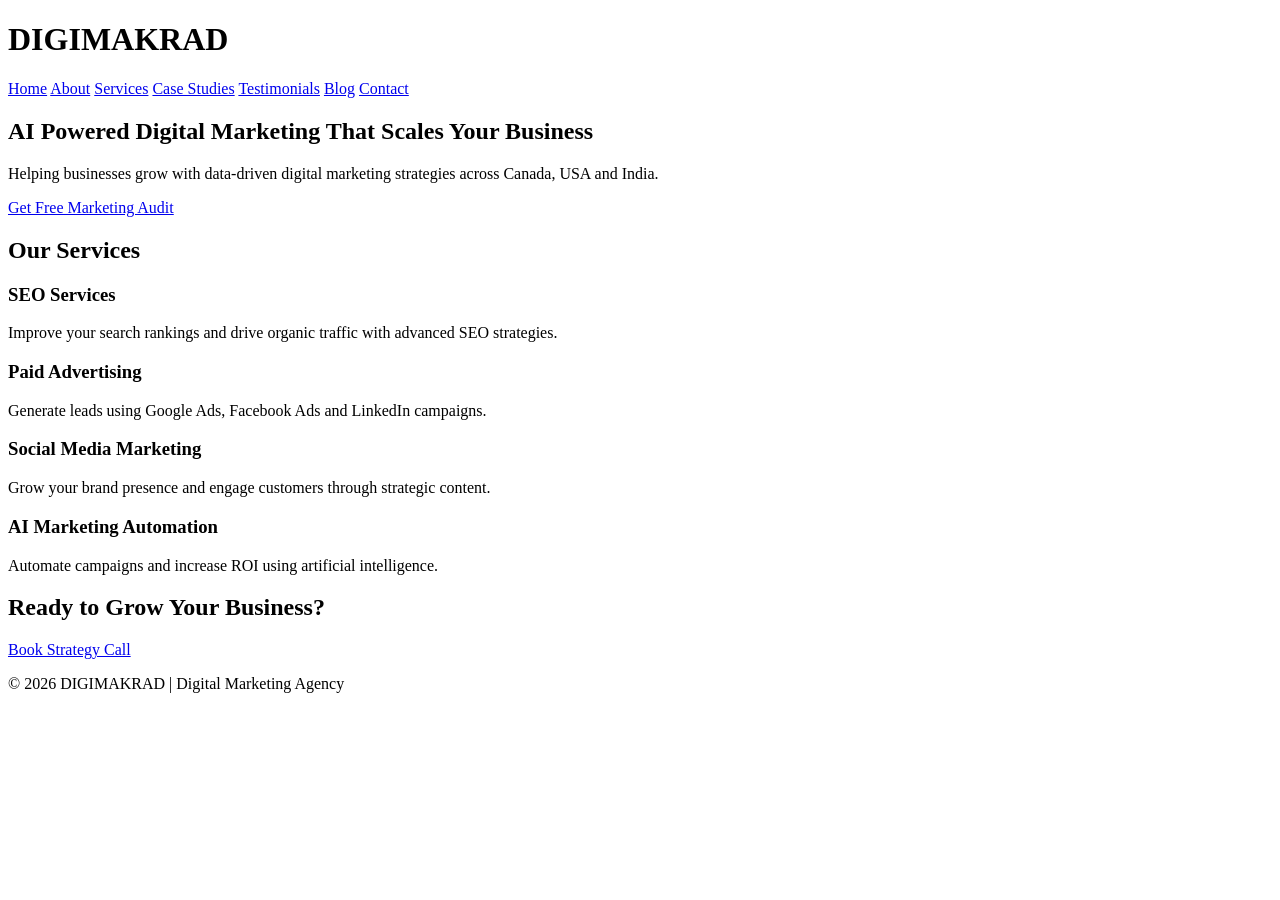
==== index.html @ 240dfae4 "Create index.html" ====
<!DOCTYPE html>
<html lang="en">
<head>

<meta charset="UTF-8">
<meta name="viewport" content="width=device-width, initial-scale=1.0">

<title>DIGIMAKRAD | Digital Marketing Agency</title>

<meta name="description" content="DIGIMAKRAD is a global digital marketing agency providing SEO, paid advertising, AI marketing automation, and growth marketing services.">

<link rel="stylesheet" href="css/styles.css">

</head>

<body>

<header>

<h1>DIGIMAKRAD</h1>

<nav>
<a href="index.html">Home</a>
<a href="about.html">About</a>
<a href="services.html">Services</a>
<a href="case-studies.html">Case Studies</a>
<a href="testimonials.html">Testimonials</a>
<a href="blog.html">Blog</a>
<a href="contact.html">Contact</a>
</nav>

</header>

<section class="hero">

<h2>AI Powered Digital Marketing That Scales Your Business</h2>

<p>
Helping businesses grow with data-driven digital marketing strategies across Canada, USA and India.
</p>

<a class="btn" href="audit.html">Get Free Marketing Audit</a>

</section>

<section class="services">

<h2>Our Services</h2>

<div class="service">

<h3>SEO Services</h3>
<p>Improve your search rankings and drive organic traffic with advanced SEO strategies.</p>

</div>

<div class="service">

<h3>Paid Advertising</h3>
<p>Generate leads using Google Ads, Facebook Ads and LinkedIn campaigns.</p>

</div>

<div class="service">

<h3>Social Media Marketing</h3>
<p>Grow your brand presence and engage customers through strategic content.</p>

</div>

<div class="service">

<h3>AI Marketing Automation</h3>
<p>Automate campaigns and increase ROI using artificial intelligence.</p>

</div>

</section>

<section class="cta">

<h2>Ready to Grow Your Business?</h2>

<a class="btn" href="contact.html">Book Strategy Call</a>

</section>

<footer>

<p>© 2026 DIGIMAKRAD | Digital Marketing Agency</p>

</footer>

</body>
</html>
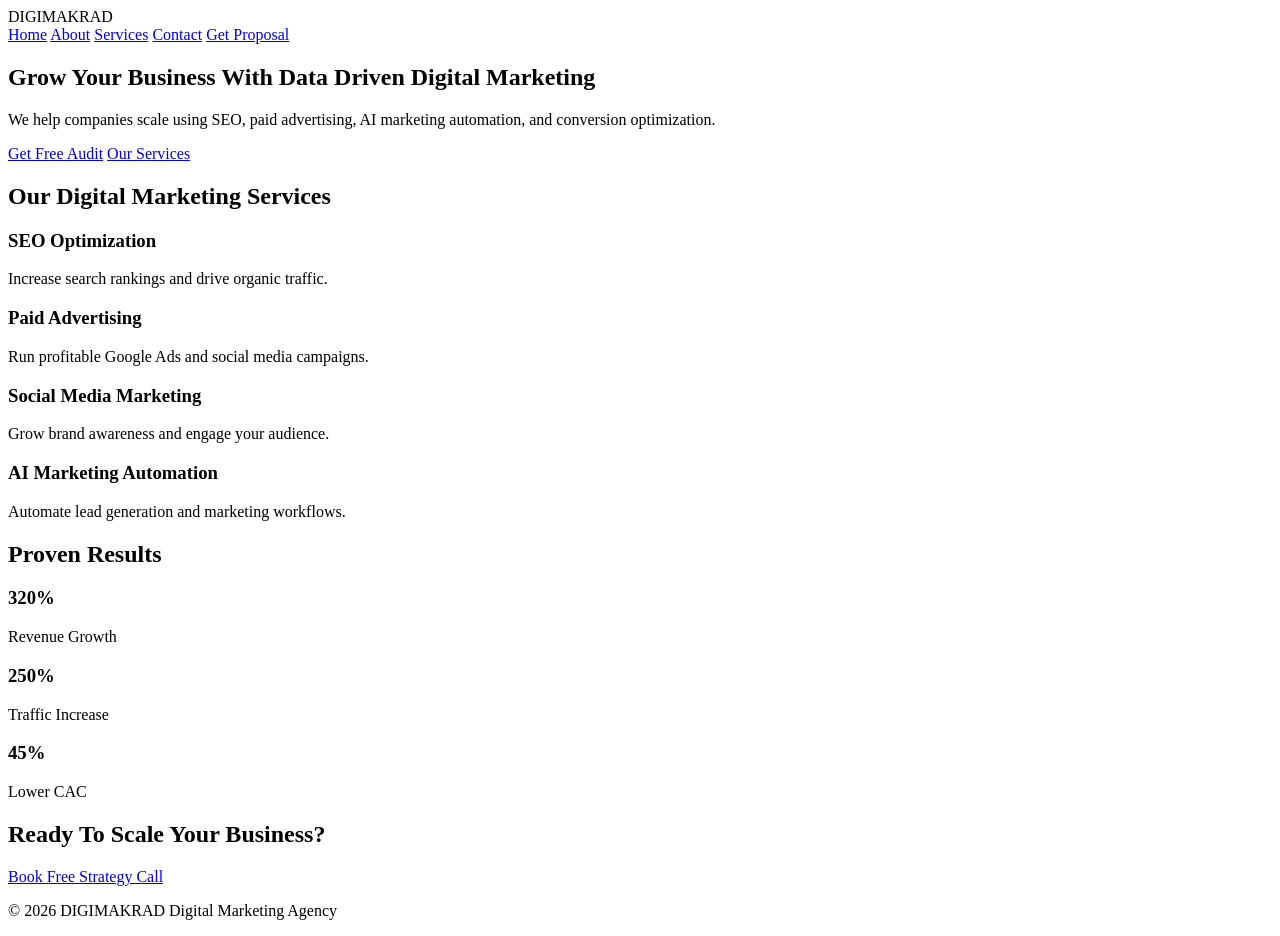
==== commit 275dc19d: "Update index.html" ====
--- a/index.html
+++ b/index.html
@@ -7,71 +7,114 @@
 
 <title>DIGIMAKRAD | Digital Marketing Agency</title>
 
-<meta name="description" content="DIGIMAKRAD is a global digital marketing agency providing SEO, paid advertising, AI marketing automation, and growth marketing services.">
-
-<link rel="stylesheet" href="css/styles.css">
+<link rel="stylesheet" href="css/style.css">
 
 </head>
 
 <body>
 
-<header>
+<header class="header">
 
-<h1>DIGIMAKRAD</h1>
+<div class="logo">DIGIMAKRAD</div>
 
 <nav>
+
 <a href="index.html">Home</a>
 <a href="about.html">About</a>
 <a href="services.html">Services</a>
-<a href="case-studies.html">Case Studies</a>
-<a href="testimonials.html">Testimonials</a>
-<a href="blog.html">Blog</a>
 <a href="contact.html">Contact</a>
+
+<a class="btn-primary" href="contact.html">Get Proposal</a>
+
 </nav>
 
 </header>
 
 <section class="hero">
 
-<h2>AI Powered Digital Marketing That Scales Your Business</h2>
+<div class="hero-content">
+
+<h1>Grow Your Business With Data Driven Digital Marketing</h1>
 
 <p>
-Helping businesses grow with data-driven digital marketing strategies across Canada, USA and India.
+We help companies scale using SEO, paid advertising, AI marketing automation, and conversion optimization.
 </p>
 
-<a class="btn" href="audit.html">Get Free Marketing Audit</a>
+<div class="hero-buttons">
+
+<a class="btn-primary" href="#">Get Free Audit</a>
+<a class="btn-secondary" href="#">Our Services</a>
+
+</div>
+
+</div>
 
 </section>
 
 <section class="services">
 
-<h2>Our Services</h2>
+<h2>Our Digital Marketing Services</h2>
 
-<div class="service">
+<div class="services-grid">
 
-<h3>SEO Services</h3>
-<p>Improve your search rankings and drive organic traffic with advanced SEO strategies.</p>
+<div class="service-card">
+
+<h3>SEO Optimization</h3>
+<p>Increase search rankings and drive organic traffic.</p>
 
 </div>
 
-<div class="service">
+<div class="service-card">
 
 <h3>Paid Advertising</h3>
-<p>Generate leads using Google Ads, Facebook Ads and LinkedIn campaigns.</p>
+<p>Run profitable Google Ads and social media campaigns.</p>
 
 </div>
 
-<div class="service">
+<div class="service-card">
 
 <h3>Social Media Marketing</h3>
-<p>Grow your brand presence and engage customers through strategic content.</p>
+<p>Grow brand awareness and engage your audience.</p>
 
 </div>
 
-<div class="service">
+<div class="service-card">
 
 <h3>AI Marketing Automation</h3>
-<p>Automate campaigns and increase ROI using artificial intelligence.</p>
+<p>Automate lead generation and marketing workflows.</p>
+
+</div>
+
+</div>
+
+</section>
+
+<section class="case-study">
+
+<h2>Proven Results</h2>
+
+<div class="stats">
+
+<div>
+
+<h3>320%</h3>
+<p>Revenue Growth</p>
+
+</div>
+
+<div>
+
+<h3>250%</h3>
+<p>Traffic Increase</p>
+
+</div>
+
+<div>
+
+<h3>45%</h3>
+<p>Lower CAC</p>
+
+</div>
 
 </div>
 
@@ -79,15 +122,15 @@
 
 <section class="cta">
 
-<h2>Ready to Grow Your Business?</h2>
+<h2>Ready To Scale Your Business?</h2>
 
-<a class="btn" href="contact.html">Book Strategy Call</a>
+<a class="btn-primary" href="contact.html">Book Free Strategy Call</a>
 
 </section>
 
 <footer>
 
-<p>© 2026 DIGIMAKRAD | Digital Marketing Agency</p>
+<p>© 2026 DIGIMAKRAD Digital Marketing Agency</p>
 
 </footer>
 
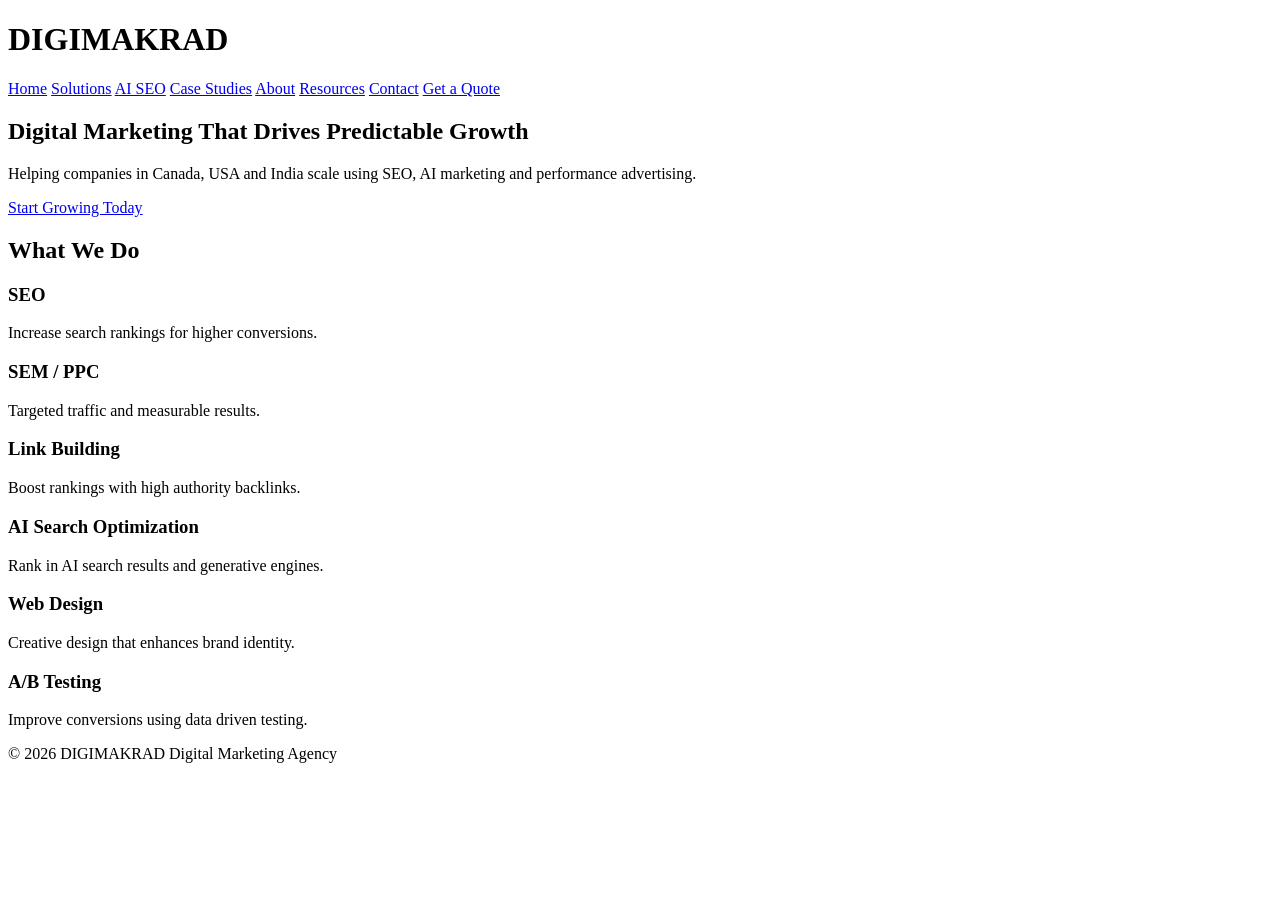
==== commit 79404ab8: "Update index.html" ====
--- a/index.html
+++ b/index.html
@@ -13,18 +13,21 @@
 
 <body>
 
-<header class="header">
+<header class="navbar">
 
-<div class="logo">DIGIMAKRAD</div>
+<h1 class="logo">DIGIMAKRAD</h1>
 
 <nav>
 
 <a href="index.html">Home</a>
+<a href="solutions.html">Solutions</a>
+<a href="ai-seo.html">AI SEO</a>
+<a href="case-studies.html">Case Studies</a>
 <a href="about.html">About</a>
-<a href="services.html">Services</a>
+<a href="resources.html">Resources</a>
 <a href="contact.html">Contact</a>
 
-<a class="btn-primary" href="contact.html">Get Proposal</a>
+<a class="quote-btn" href="contact.html">Get a Quote</a>
 
 </nav>
 
@@ -32,99 +35,53 @@
 
 <section class="hero">
 
-<div class="hero-content">
-
-<h1>Grow Your Business With Data Driven Digital Marketing</h1>
+<h2>Digital Marketing That Drives Predictable Growth</h2>
 
 <p>
-We help companies scale using SEO, paid advertising, AI marketing automation, and conversion optimization.
+Helping companies in Canada, USA and India scale using SEO, AI marketing and performance advertising.
 </p>
 
-<div class="hero-buttons">
-
-<a class="btn-primary" href="#">Get Free Audit</a>
-<a class="btn-secondary" href="#">Our Services</a>
-
-</div>
-
-</div>
+<a class="cta-btn" href="contact.html">Start Growing Today</a>
 
 </section>
 
 <section class="services">
 
-<h2>Our Digital Marketing Services</h2>
+<h2>What We Do</h2>
 
-<div class="services-grid">
+<div class="grid">
 
-<div class="service-card">
-
-<h3>SEO Optimization</h3>
-<p>Increase search rankings and drive organic traffic.</p>
-
+<div class="card">
+<h3>SEO</h3>
+<p>Increase search rankings for higher conversions.</p>
 </div>
 
-<div class="service-card">
-
-<h3>Paid Advertising</h3>
-<p>Run profitable Google Ads and social media campaigns.</p>
-
+<div class="card">
+<h3>SEM / PPC</h3>
+<p>Targeted traffic and measurable results.</p>
 </div>
 
-<div class="service-card">
-
-<h3>Social Media Marketing</h3>
-<p>Grow brand awareness and engage your audience.</p>
-
+<div class="card">
+<h3>Link Building</h3>
+<p>Boost rankings with high authority backlinks.</p>
 </div>
 
-<div class="service-card">
+<div class="card">
+<h3>AI Search Optimization</h3>
+<p>Rank in AI search results and generative engines.</p>
+</div>
 
-<h3>AI Marketing Automation</h3>
-<p>Automate lead generation and marketing workflows.</p>
+<div class="card">
+<h3>Web Design</h3>
+<p>Creative design that enhances brand identity.</p>
+</div>
 
+<div class="card">
+<h3>A/B Testing</h3>
+<p>Improve conversions using data driven testing.</p>
 </div>
 
 </div>
-
-</section>
-
-<section class="case-study">
-
-<h2>Proven Results</h2>
-
-<div class="stats">
-
-<div>
-
-<h3>320%</h3>
-<p>Revenue Growth</p>
-
-</div>
-
-<div>
-
-<h3>250%</h3>
-<p>Traffic Increase</p>
-
-</div>
-
-<div>
-
-<h3>45%</h3>
-<p>Lower CAC</p>
-
-</div>
-
-</div>
-
-</section>
-
-<section class="cta">
-
-<h2>Ready To Scale Your Business?</h2>
-
-<a class="btn-primary" href="contact.html">Book Free Strategy Call</a>
 
 </section>
 
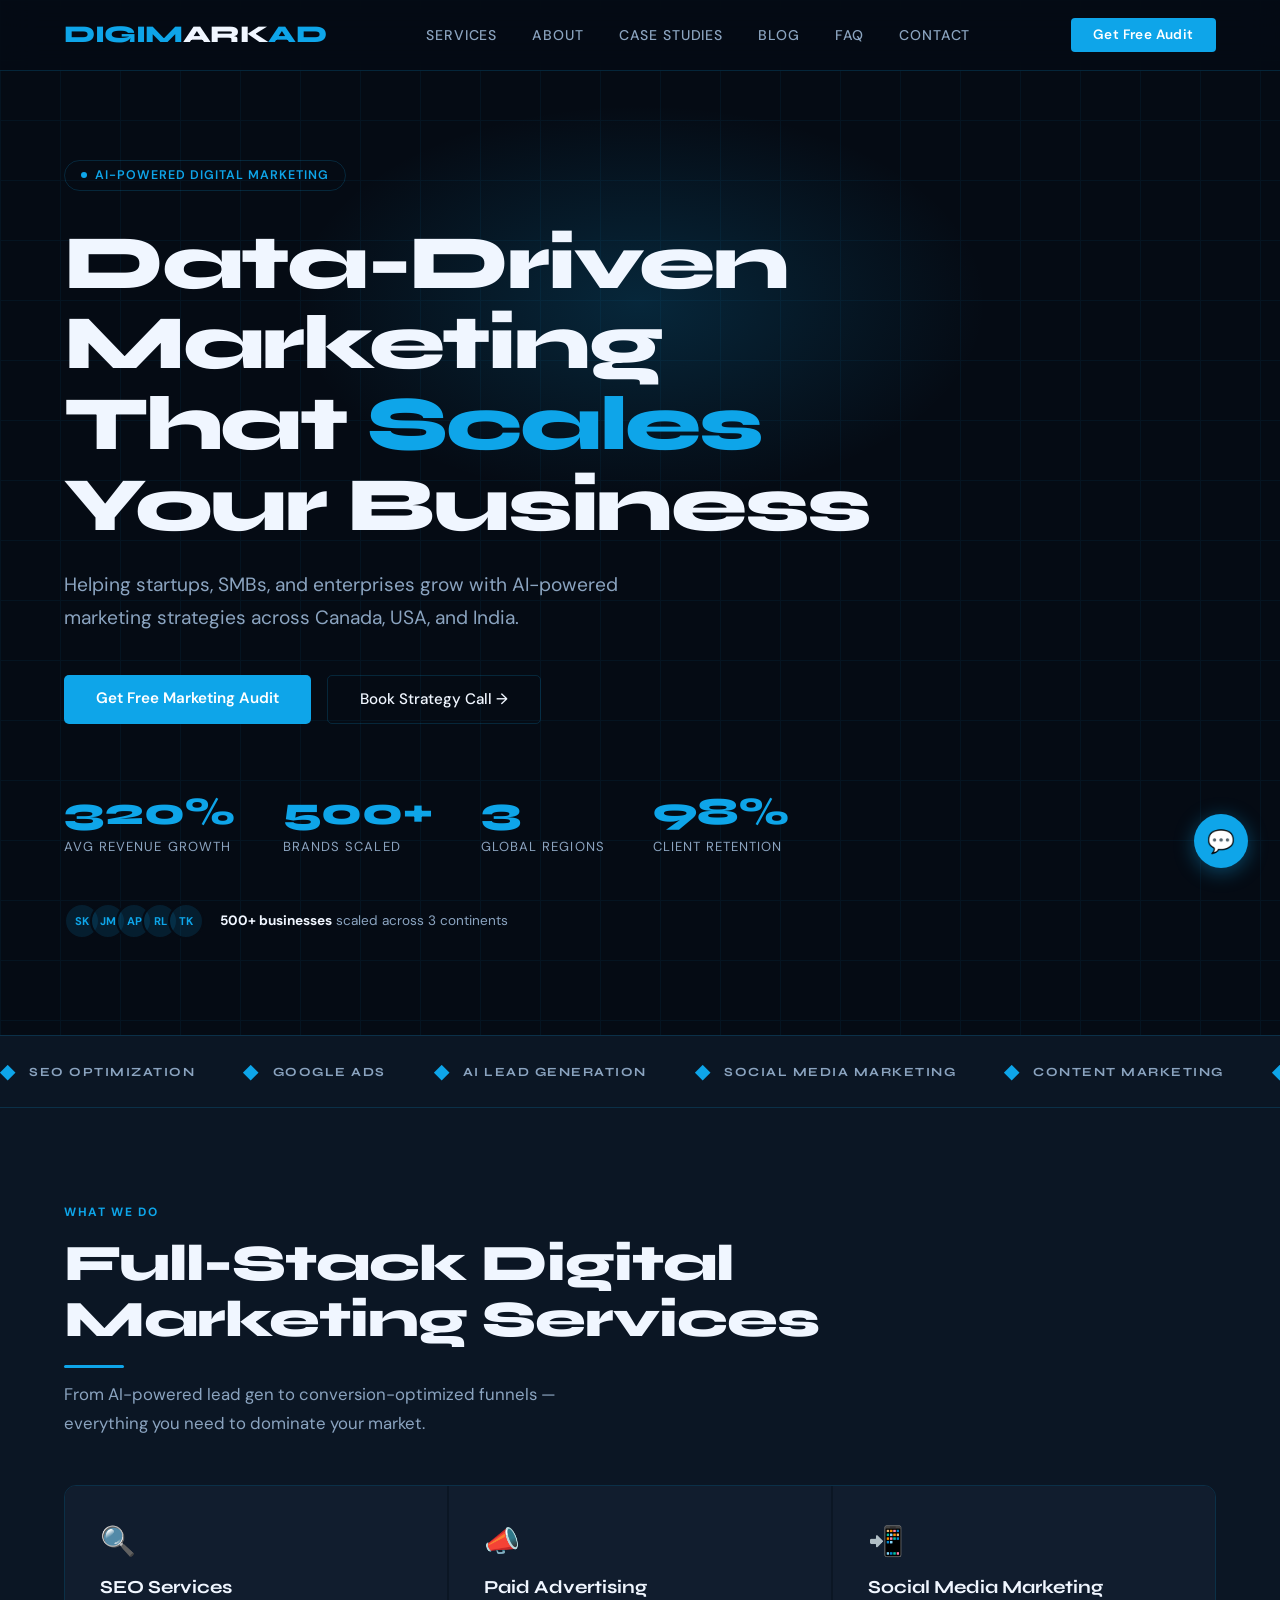
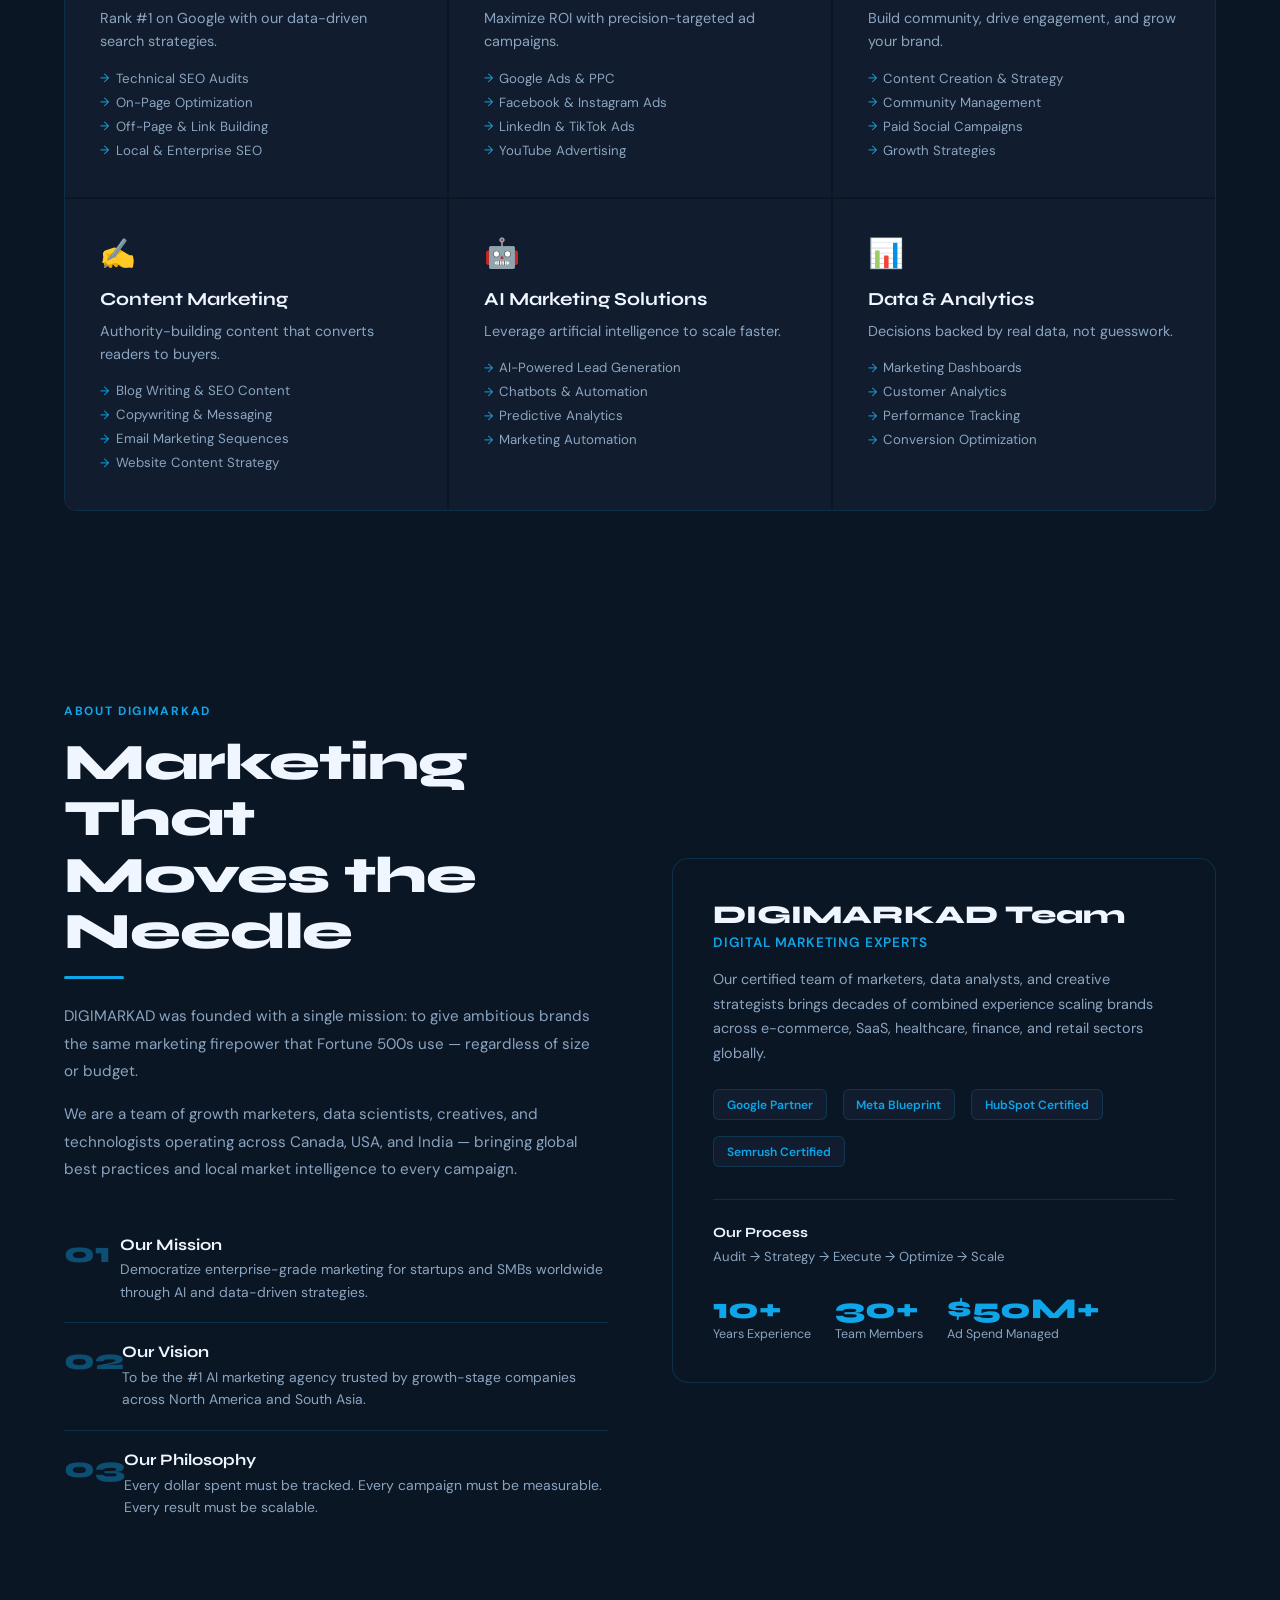
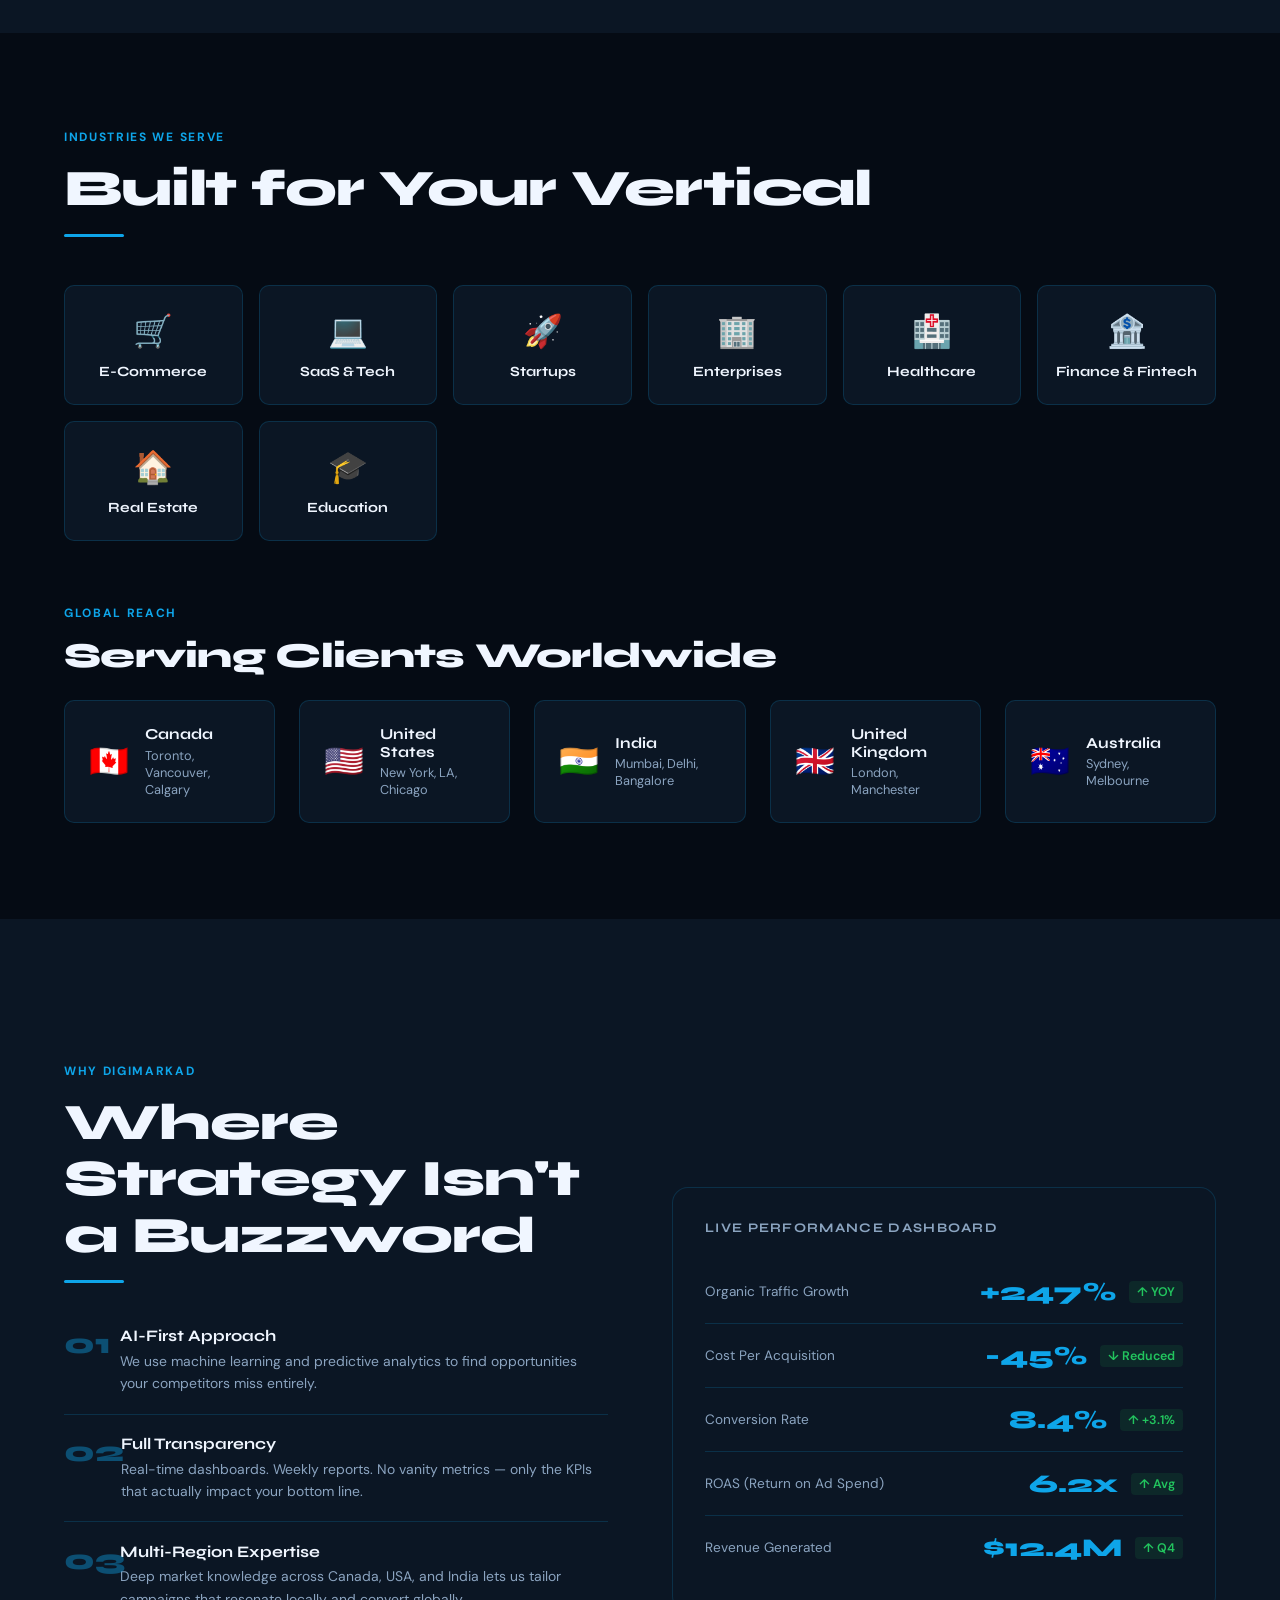
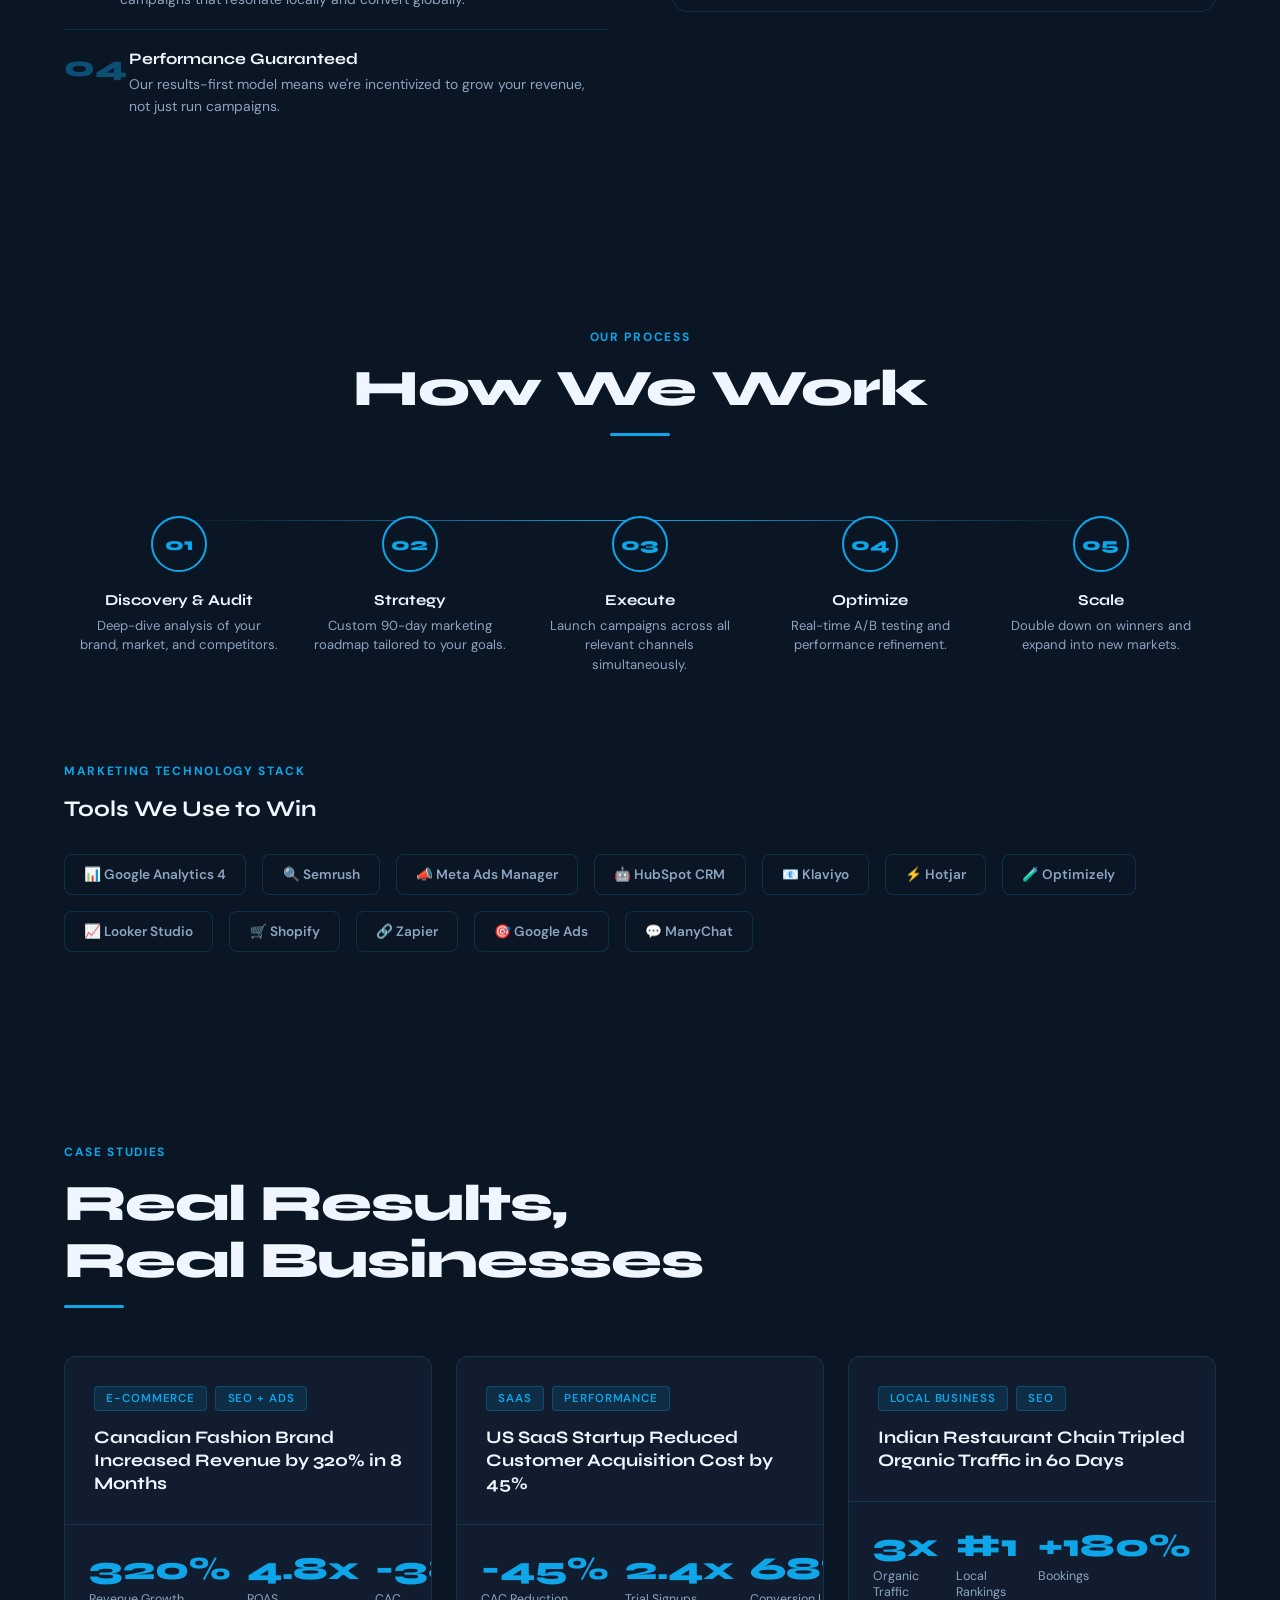
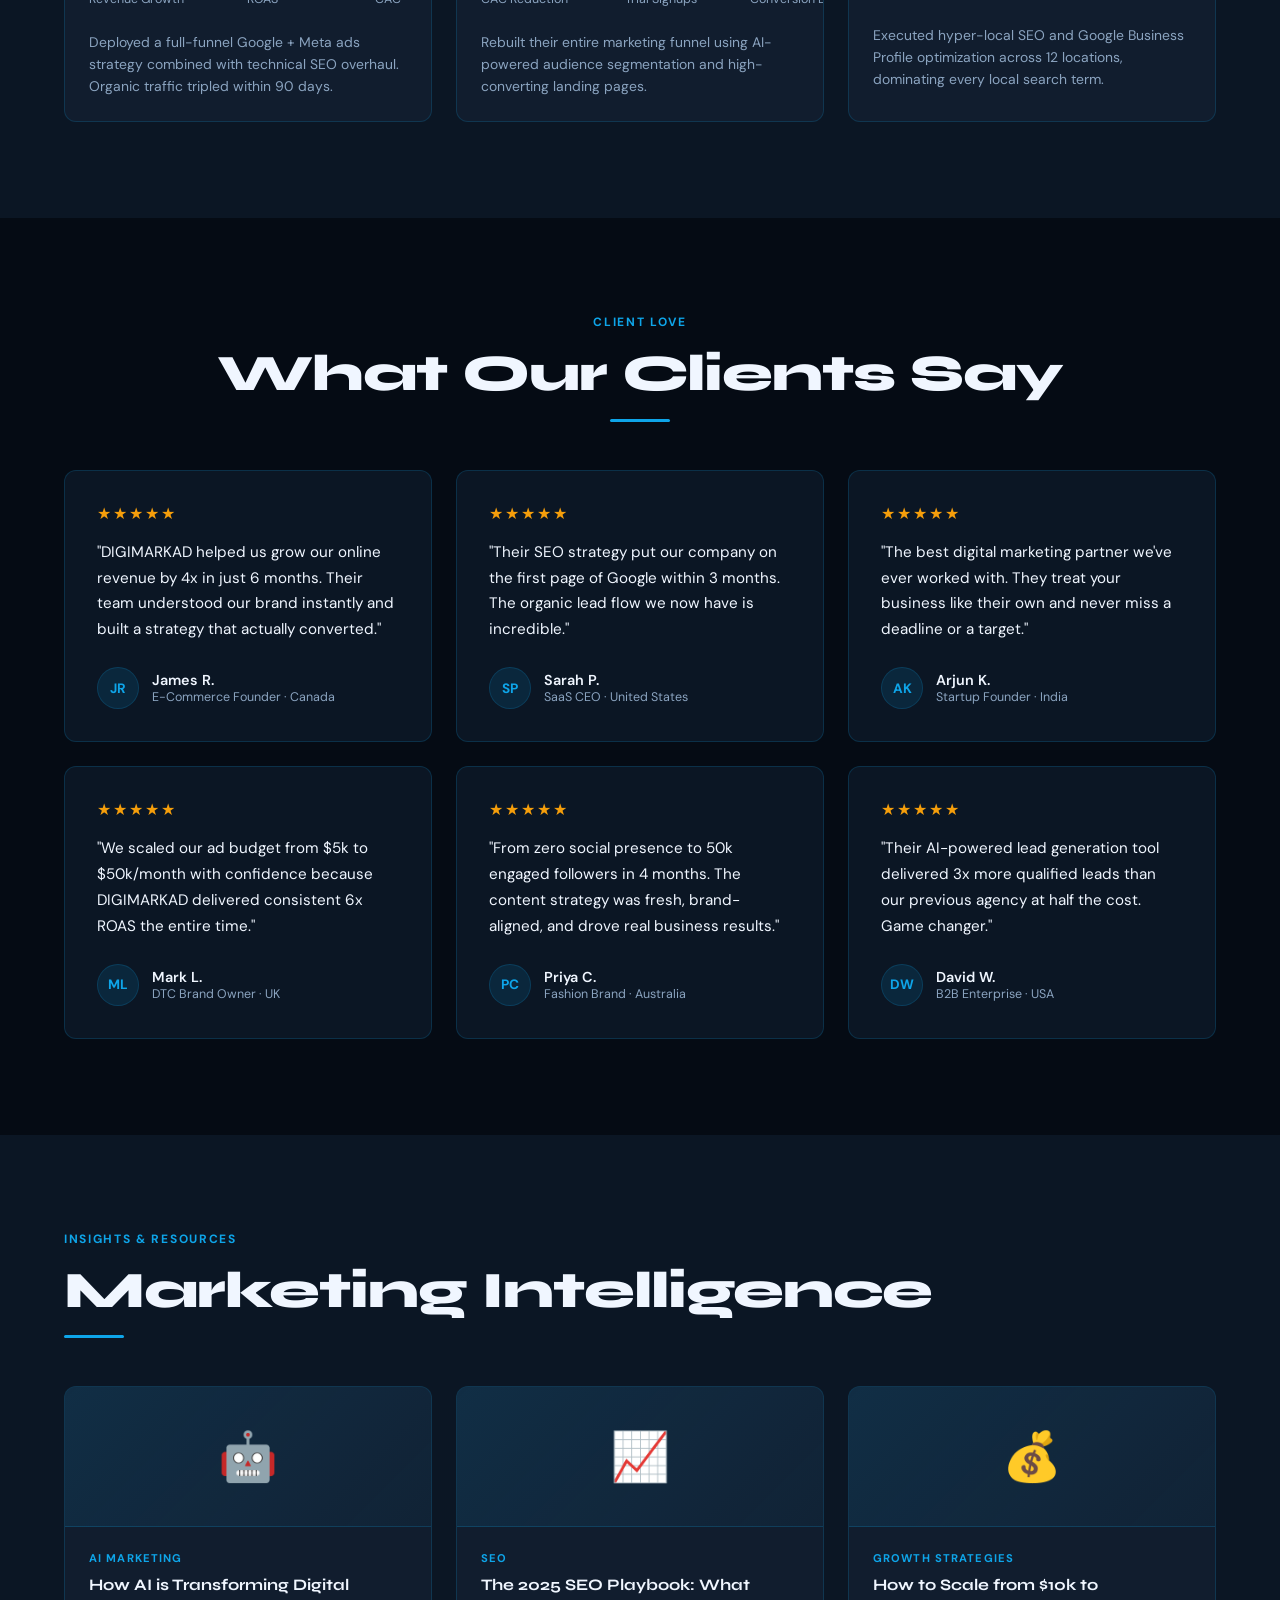
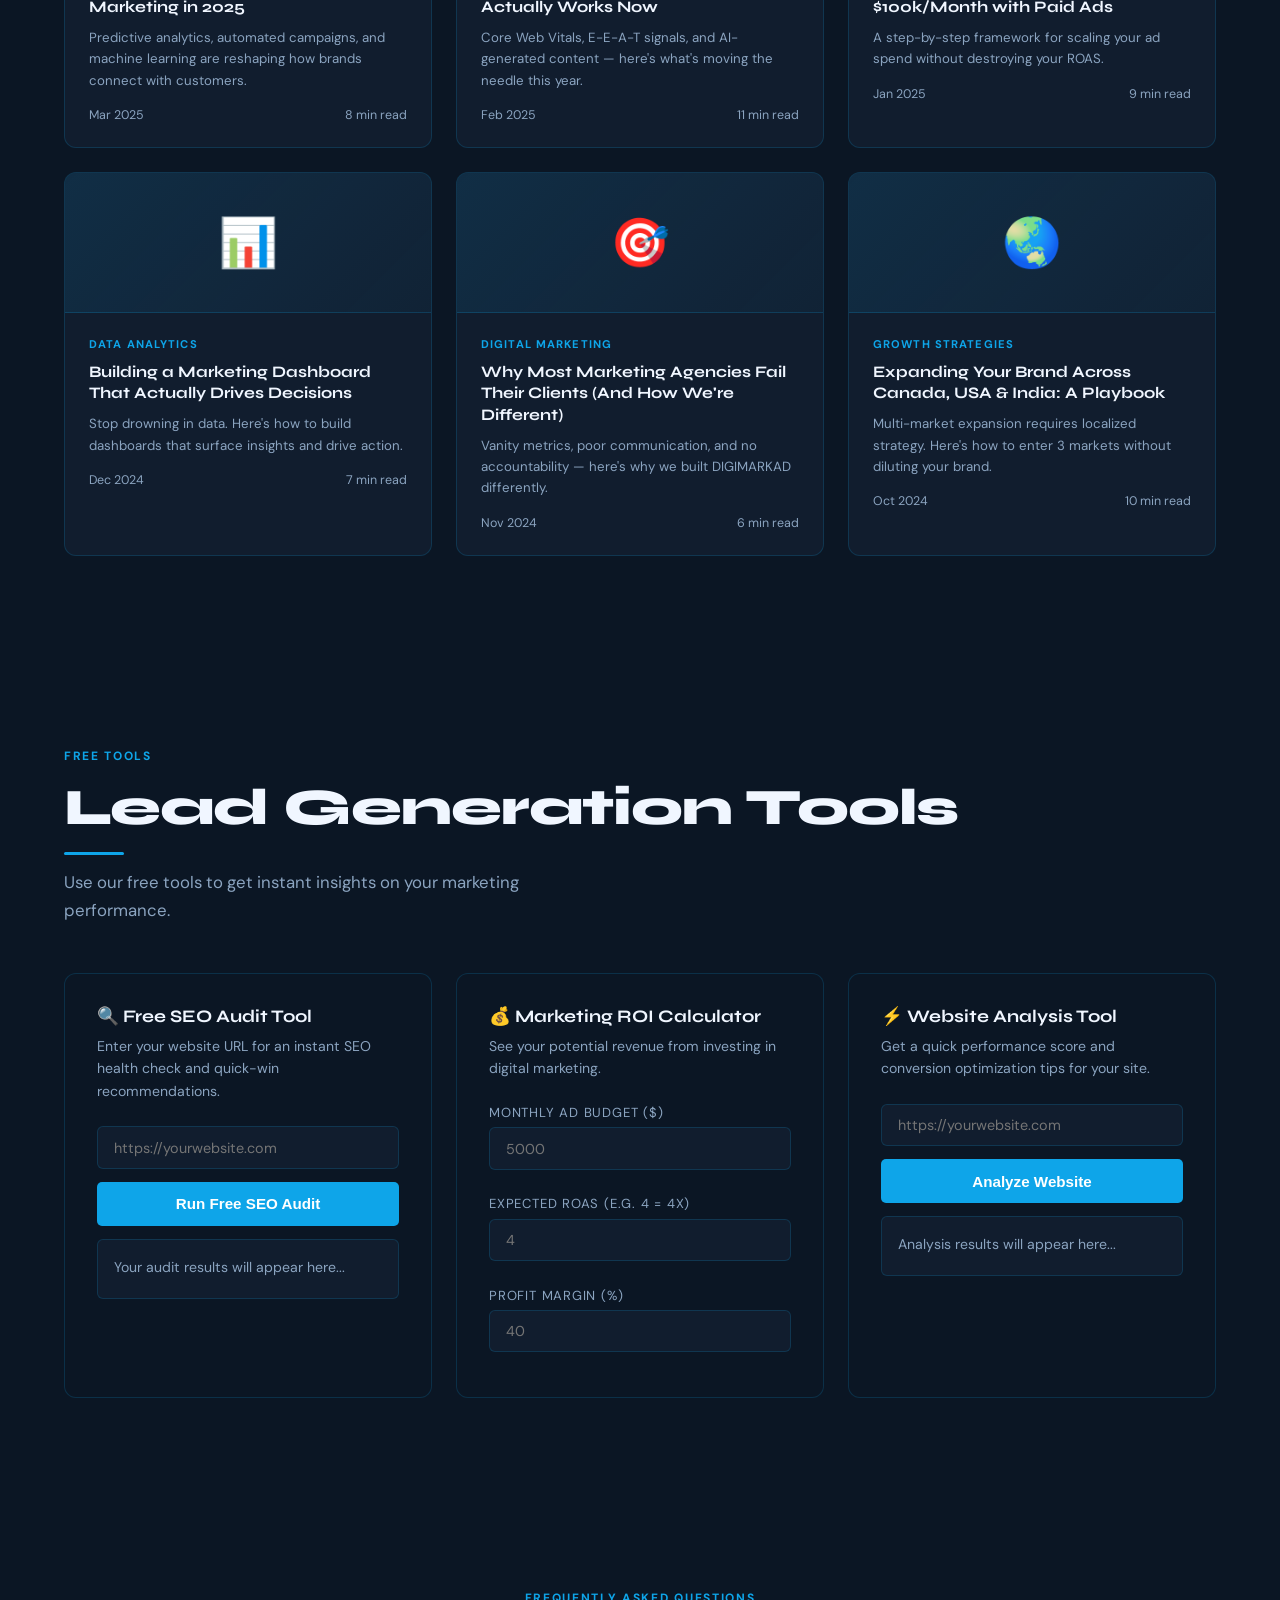
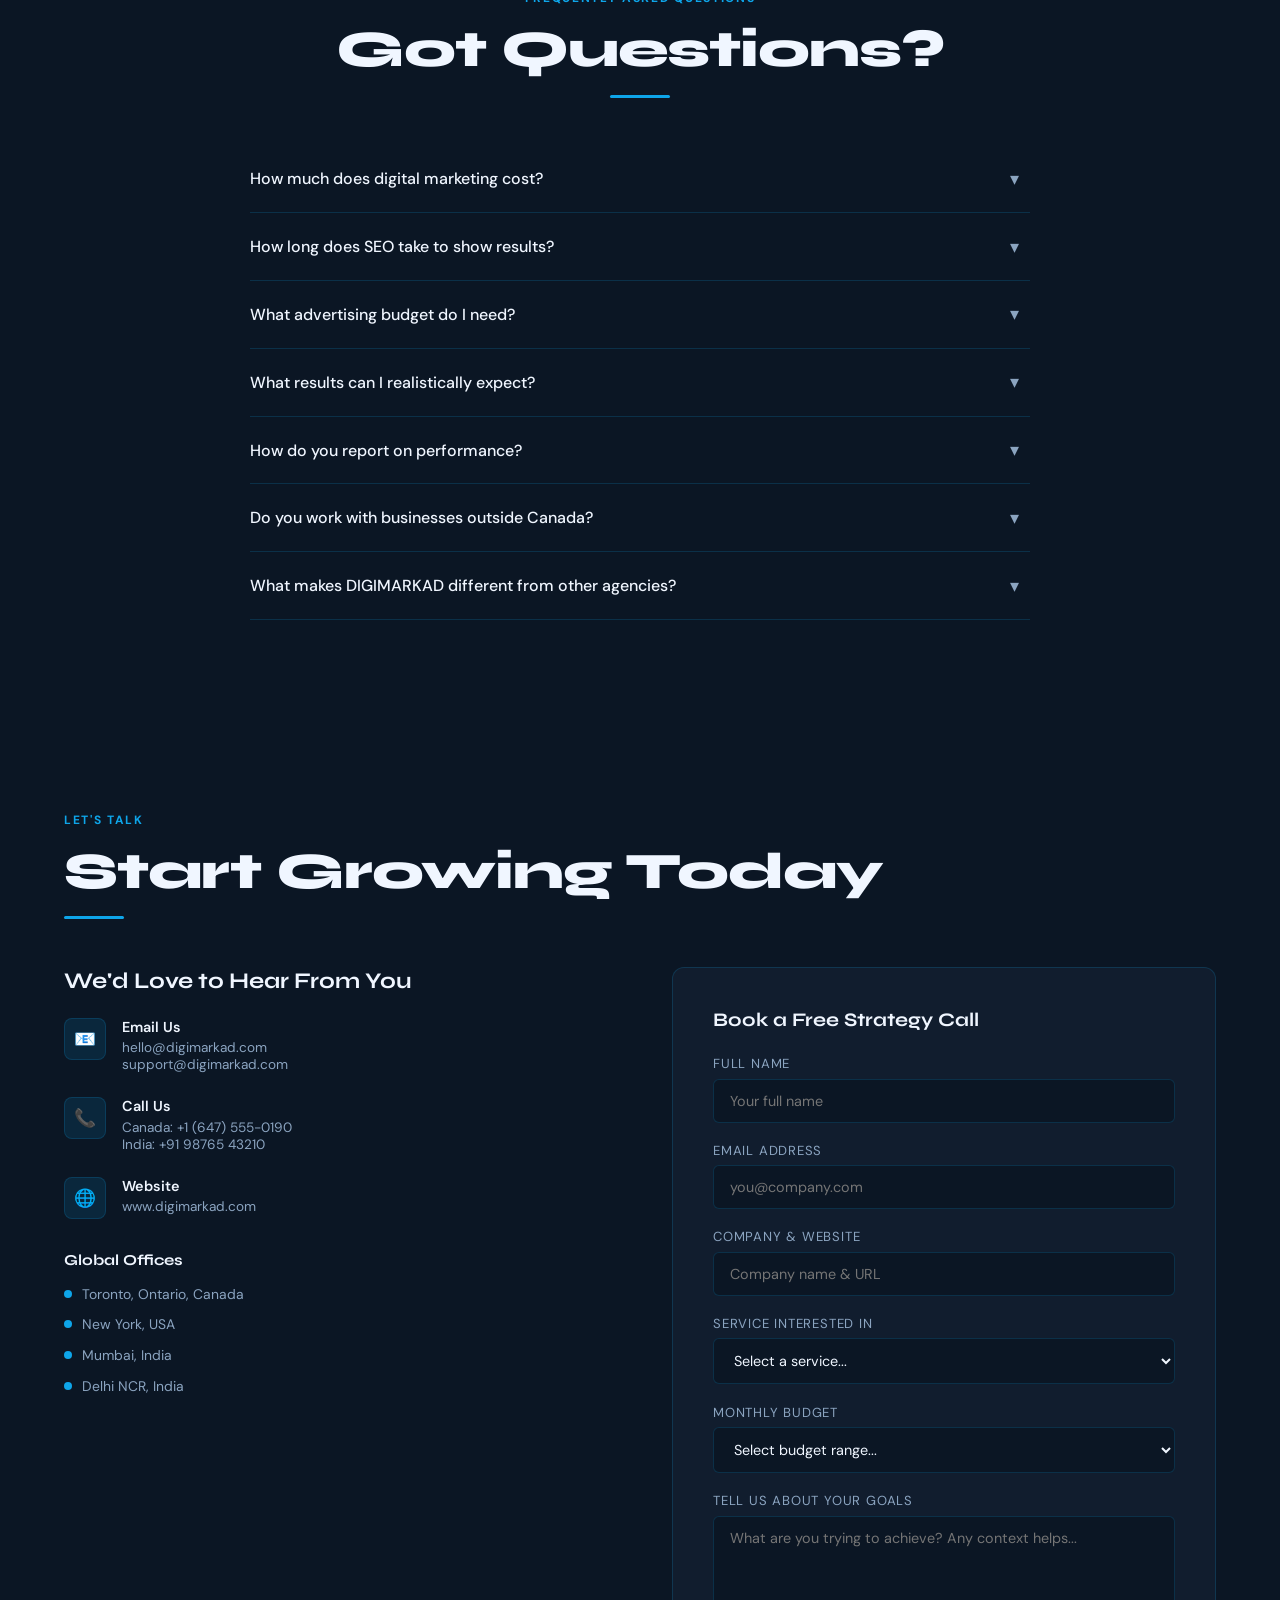
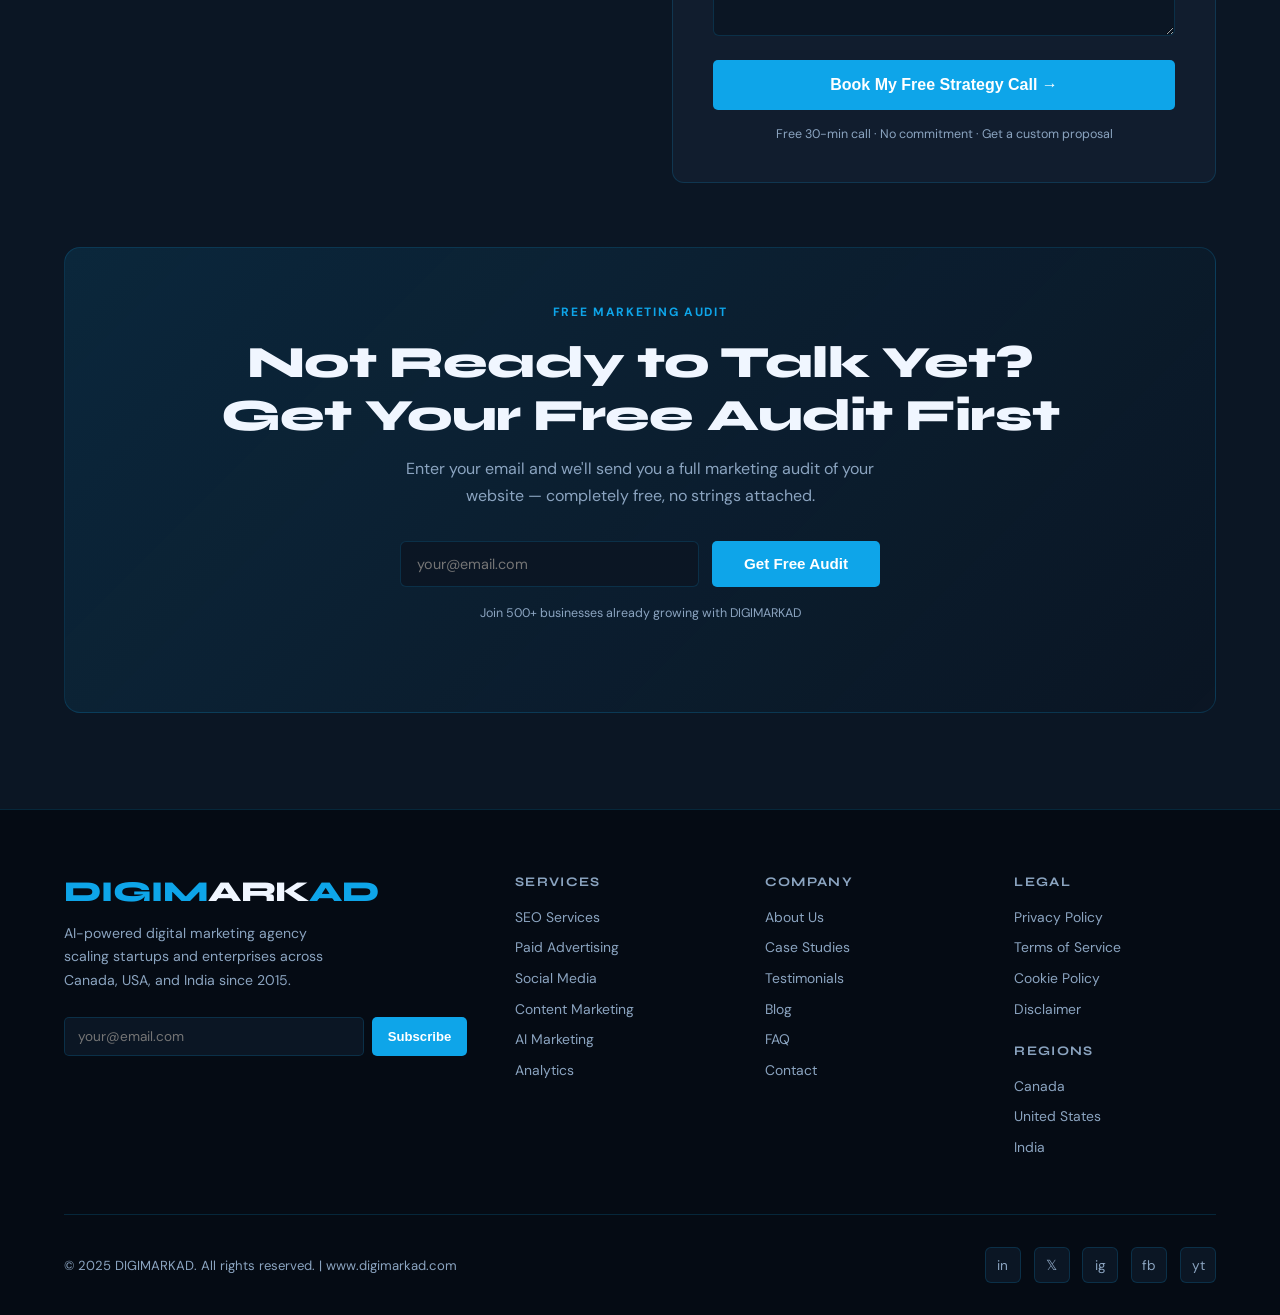
==== commit 9ee3c066: "Rename digimarkad.html to index.html" ====
--- a/index.html
+++ b/index.html
@@ -1,95 +1,1211 @@
 <!DOCTYPE html>
 <html lang="en">
 <head>
-
 <meta charset="UTF-8">
 <meta name="viewport" content="width=device-width, initial-scale=1.0">
-
-<title>DIGIMAKRAD | Digital Marketing Agency</title>
-
-<link rel="stylesheet" href="css/style.css">
-
+<title>DIGIMARKAD – AI-Powered Digital Marketing Agency | Canada, USA, India</title>
+<meta name="description" content="Data-driven digital marketing agency helping startups, SMBs, and enterprises grow with AI-powered SEO, Paid Ads, Social Media, and Content Marketing across Canada, USA, and India.">
+<meta name="keywords" content="Digital Marketing Agency, SEO Services, Digital Marketing Canada, Digital Marketing USA, Digital Marketing India, AI Marketing Agency, Growth Marketing">
+<link rel="preconnect" href="https://fonts.googleapis.com">
+<link href="https://fonts.googleapis.com/css2?family=Syne:wght@400;600;700;800&family=DM+Sans:wght@300;400;500&display=swap" rel="stylesheet">
+<style>
+  :root {
+    --blue: #0ea5e9;
+    --blue-dark: #0284c7;
+    --blue-dim: rgba(14,165,233,0.12);
+    --dark: #050b14;
+    --dark2: #0b1624;
+    --dark3: #111d2e;
+    --white: #f0f6ff;
+    --muted: #8ba4c0;
+    --border: rgba(14,165,233,0.18);
+    --font-head: 'Syne', sans-serif;
+    --font-body: 'DM Sans', sans-serif;
+  }
+  *, *::before, *::after { box-sizing: border-box; margin: 0; padding: 0; }
+  html { scroll-behavior: smooth; }
+  body { background: var(--dark); color: var(--white); font-family: var(--font-body); overflow-x: hidden; }
+
+  /* NAV */
+  nav {
+    position: fixed; top: 0; left: 0; right: 0; z-index: 100;
+    display: flex; align-items: center; justify-content: space-between;
+    padding: 1.1rem 5vw;
+    background: rgba(5,11,20,0.85);
+    backdrop-filter: blur(16px);
+    border-bottom: 1px solid var(--border);
+    transition: background 0.3s;
+  }
+  .nav-logo { font-family: var(--font-head); font-size: 1.5rem; font-weight: 800; color: var(--blue); letter-spacing: -0.02em; text-decoration: none; }
+  .nav-logo span { color: var(--white); }
+  .nav-links { display: flex; gap: 2.2rem; list-style: none; }
+  .nav-links a { color: var(--muted); text-decoration: none; font-size: 0.88rem; font-weight: 500; letter-spacing: 0.06em; text-transform: uppercase; transition: color 0.2s; }
+  .nav-links a:hover { color: var(--blue); }
+  .nav-cta { background: var(--blue); color: #fff; padding: 0.55rem 1.4rem; border-radius: 4px; font-size: 0.85rem; font-weight: 600; text-decoration: none; letter-spacing: 0.03em; transition: background 0.2s; white-space: nowrap; }
+  .nav-cta:hover { background: var(--blue-dark); }
+  .hamburger { display: none; flex-direction: column; gap: 5px; cursor: pointer; }
+  .hamburger span { width: 24px; height: 2px; background: var(--white); display: block; transition: 0.3s; }
+
+  /* HERO */
+  #home {
+    min-height: 100vh;
+    display: flex; flex-direction: column; justify-content: center;
+    padding: 10rem 5vw 6rem;
+    position: relative; overflow: hidden;
+    background: var(--dark);
+  }
+  .hero-grid {
+    position: absolute; inset: 0; opacity: 0.06;
+    background-image: linear-gradient(var(--blue) 1px, transparent 1px), linear-gradient(90deg, var(--blue) 1px, transparent 1px);
+    background-size: 60px 60px;
+  }
+  .hero-glow { position: absolute; top: 10%; left: 50%; transform: translateX(-50%); width: 700px; height: 400px; background: radial-gradient(ellipse, rgba(14,165,233,0.18) 0%, transparent 70%); pointer-events: none; }
+  .hero-tag { display: inline-flex; align-items: center; gap: 0.5rem; border: 1px solid var(--border); border-radius: 100px; padding: 0.4rem 1rem; font-size: 0.78rem; color: var(--blue); letter-spacing: 0.08em; text-transform: uppercase; font-weight: 600; margin-bottom: 2rem; position: relative; z-index: 1; }
+  .hero-tag::before { content: ''; width: 6px; height: 6px; border-radius: 50%; background: var(--blue); display: inline-block; animation: pulse 1.8s ease-in-out infinite; }
+  @keyframes pulse { 0%,100%{opacity:1;transform:scale(1)} 50%{opacity:0.4;transform:scale(1.5)} }
+  .hero h1 { font-family: var(--font-head); font-size: clamp(2.8rem, 6vw, 5.5rem); font-weight: 800; line-height: 1.05; letter-spacing: -0.03em; position: relative; z-index: 1; max-width: 900px; }
+  .hero h1 em { font-style: normal; color: var(--blue); }
+  .hero-sub { font-size: clamp(1rem, 1.8vw, 1.2rem); color: var(--muted); max-width: 580px; line-height: 1.7; margin-top: 1.5rem; position: relative; z-index: 1; }
+  .hero-btns { display: flex; gap: 1rem; margin-top: 2.5rem; flex-wrap: wrap; position: relative; z-index: 1; }
+  .btn-primary { background: var(--blue); color: #fff; padding: 0.85rem 2rem; border-radius: 5px; font-weight: 600; text-decoration: none; font-size: 0.95rem; transition: background 0.2s, transform 0.1s; border: none; cursor: pointer; }
+  .btn-primary:hover { background: var(--blue-dark); transform: translateY(-1px); }
+  .btn-outline { border: 1.5px solid var(--border); color: var(--white); padding: 0.85rem 2rem; border-radius: 5px; font-weight: 500; text-decoration: none; font-size: 0.95rem; transition: border-color 0.2s, background 0.2s; background: transparent; cursor: pointer; }
+  .btn-outline:hover { border-color: var(--blue); background: var(--blue-dim); }
+  .hero-stats { display: flex; gap: 3rem; margin-top: 4rem; position: relative; z-index: 1; flex-wrap: wrap; }
+  .hero-stat-num { font-family: var(--font-head); font-size: 2.4rem; font-weight: 800; color: var(--blue); }
+  .hero-stat-label { font-size: 0.82rem; color: var(--muted); text-transform: uppercase; letter-spacing: 0.08em; margin-top: 0.2rem; }
+  .hero-clients { display: flex; align-items: center; gap: 1rem; margin-top: 3rem; position: relative; z-index: 1; }
+  .hero-avatars { display: flex; }
+  .hero-avatars span { width: 36px; height: 36px; border-radius: 50%; border: 2px solid var(--dark); background: var(--blue-dim); display: flex; align-items: center; justify-content: center; font-size: 0.7rem; font-weight: 700; color: var(--blue); margin-left: -10px; }
+  .hero-avatars span:first-child { margin-left: 0; }
+  .hero-clients-text { font-size: 0.85rem; color: var(--muted); }
+  .hero-clients-text strong { color: var(--white); }
+
+  /* MARQUEE */
+  .marquee-wrap { overflow: hidden; padding: 1.5rem 0; border-top: 1px solid var(--border); border-bottom: 1px solid var(--border); background: var(--dark2); }
+  .marquee { display: flex; gap: 3rem; animation: marquee 22s linear infinite; white-space: nowrap; }
+  @keyframes marquee { from{transform:translateX(0)} to{transform:translateX(-50%)} }
+  .marquee-item { font-family: var(--font-head); font-size: 0.78rem; font-weight: 700; letter-spacing: 0.12em; text-transform: uppercase; color: var(--muted); display: flex; align-items: center; gap: 0.8rem; }
+  .marquee-dot { color: var(--blue); font-size: 1.2rem; }
+
+  /* SECTIONS */
+  section { padding: 6rem 5vw; }
+  .section-tag { font-size: 0.75rem; font-weight: 700; letter-spacing: 0.14em; text-transform: uppercase; color: var(--blue); margin-bottom: 1rem; }
+  .section-title { font-family: var(--font-head); font-size: clamp(2rem, 4vw, 3.2rem); font-weight: 800; letter-spacing: -0.02em; line-height: 1.1; }
+  .section-sub { color: var(--muted); font-size: 1.05rem; line-height: 1.7; margin-top: 0.8rem; max-width: 560px; }
+
+  /* SERVICES */
+  #services { background: var(--dark2); }
+  .services-grid { display: grid; grid-template-columns: repeat(auto-fit, minmax(300px, 1fr)); gap: 1.5px; margin-top: 3rem; border: 1.5px solid var(--border); border-radius: 12px; overflow: hidden; }
+  .service-card { background: var(--dark3); padding: 2.2rem; transition: background 0.25s; position: relative; overflow: hidden; }
+  .service-card:hover { background: rgba(14,165,233,0.06); }
+  .service-card::after { content: ''; position: absolute; bottom: 0; left: 0; right: 0; height: 2px; background: var(--blue); transform: scaleX(0); transition: transform 0.3s; transform-origin: left; }
+  .service-card:hover::after { transform: scaleX(1); }
+  .service-icon { font-size: 1.8rem; margin-bottom: 1rem; }
+  .service-card h3 { font-family: var(--font-head); font-size: 1.15rem; font-weight: 700; margin-bottom: 0.6rem; }
+  .service-card p { color: var(--muted); font-size: 0.9rem; line-height: 1.6; }
+  .service-card ul { list-style: none; margin-top: 0.8rem; }
+  .service-card ul li { font-size: 0.83rem; color: var(--muted); padding: 0.22rem 0; display: flex; align-items: center; gap: 0.4rem; }
+  .service-card ul li::before { content: '→'; color: var(--blue); font-size: 0.75rem; }
+
+  /* WHY US */
+  .why-grid { display: grid; grid-template-columns: 1fr 1fr; gap: 4rem; align-items: center; margin-top: 3rem; }
+  .why-list { list-style: none; margin-top: 1.5rem; }
+  .why-list li { display: flex; gap: 1rem; align-items: flex-start; padding: 1.2rem 0; border-bottom: 1px solid var(--border); }
+  .why-list li:last-child { border-bottom: none; }
+  .why-num { font-family: var(--font-head); font-size: 1.8rem; font-weight: 800; color: var(--blue); opacity: 0.4; min-width: 40px; }
+  .why-text h4 { font-family: var(--font-head); font-size: 1rem; font-weight: 700; margin-bottom: 0.3rem; }
+  .why-text p { font-size: 0.87rem; color: var(--muted); line-height: 1.6; }
+  .why-visual { background: var(--dark2); border: 1px solid var(--border); border-radius: 16px; padding: 2rem; }
+  .metric-row { display: flex; justify-content: space-between; align-items: center; padding: 1rem 0; border-bottom: 1px solid var(--border); }
+  .metric-row:last-child { border-bottom: none; }
+  .metric-label { font-size: 0.85rem; color: var(--muted); }
+  .metric-val { font-family: var(--font-head); font-size: 1.6rem; font-weight: 800; color: var(--blue); }
+  .metric-change { font-size: 0.78rem; color: #22c55e; background: rgba(34,197,94,0.1); padding: 0.2rem 0.5rem; border-radius: 4px; font-weight: 600; }
+
+  /* PROCESS */
+  #process { background: var(--dark2); }
+  .process-steps { display: grid; grid-template-columns: repeat(auto-fit, minmax(180px, 1fr)); gap: 0; margin-top: 3.5rem; position: relative; }
+  .process-steps::before { content: ''; position: absolute; top: 28px; left: 10%; right: 10%; height: 1px; background: linear-gradient(90deg, transparent, var(--blue), transparent); }
+  .process-step { text-align: center; padding: 1.5rem 1rem; position: relative; z-index: 1; }
+  .step-num { width: 56px; height: 56px; border-radius: 50%; border: 2px solid var(--blue); display: flex; align-items: center; justify-content: center; margin: 0 auto 1.2rem; font-family: var(--font-head); font-weight: 800; font-size: 1.1rem; color: var(--blue); background: var(--dark2); }
+  .process-step h4 { font-family: var(--font-head); font-weight: 700; font-size: 0.95rem; margin-bottom: 0.4rem; }
+  .process-step p { font-size: 0.82rem; color: var(--muted); line-height: 1.5; }
+
+  /* INDUSTRIES */
+  .industries-grid { display: grid; grid-template-columns: repeat(auto-fit, minmax(160px, 1fr)); gap: 1rem; margin-top: 3rem; }
+  .industry-card { background: var(--dark2); border: 1px solid var(--border); border-radius: 10px; padding: 1.5rem 1rem; text-align: center; transition: border-color 0.2s, background 0.2s; cursor: default; }
+  .industry-card:hover { border-color: var(--blue); background: var(--blue-dim); }
+  .industry-icon { font-size: 2rem; margin-bottom: 0.7rem; }
+  .industry-card h4 { font-family: var(--font-head); font-size: 0.88rem; font-weight: 700; }
+
+  /* CASE STUDIES */
+  #cases { background: var(--dark2); }
+  .cases-grid { display: grid; grid-template-columns: repeat(auto-fit, minmax(320px, 1fr)); gap: 1.5rem; margin-top: 3rem; }
+  .case-card { background: var(--dark3); border: 1px solid var(--border); border-radius: 12px; overflow: hidden; transition: transform 0.25s; }
+  .case-card:hover { transform: translateY(-4px); }
+  .case-header { padding: 1.8rem; border-bottom: 1px solid var(--border); }
+  .case-tag-row { display: flex; gap: 0.5rem; margin-bottom: 1rem; }
+  .tag { display: inline-block; font-size: 0.72rem; font-weight: 600; letter-spacing: 0.08em; text-transform: uppercase; padding: 0.25rem 0.7rem; border-radius: 4px; background: var(--blue-dim); color: var(--blue); border: 1px solid rgba(14,165,233,0.25); }
+  .case-card h3 { font-family: var(--font-head); font-size: 1.1rem; font-weight: 700; line-height: 1.3; }
+  .case-metrics { padding: 1.5rem; display: flex; gap: 1rem; }
+  .case-metric { flex: 1; }
+  .case-metric-val { font-family: var(--font-head); font-size: 2rem; font-weight: 800; color: var(--blue); }
+  .case-metric-label { font-size: 0.78rem; color: var(--muted); margin-top: 0.15rem; }
+  .case-desc { padding: 0 1.5rem 1.5rem; font-size: 0.87rem; color: var(--muted); line-height: 1.6; }
+
+  /* TESTIMONIALS */
+  .testi-grid { display: grid; grid-template-columns: repeat(auto-fit, minmax(300px, 1fr)); gap: 1.5rem; margin-top: 3rem; }
+  .testi-card { background: var(--dark2); border: 1px solid var(--border); border-radius: 12px; padding: 2rem; }
+  .testi-stars { color: #f59e0b; font-size: 1rem; letter-spacing: 2px; margin-bottom: 1rem; }
+  .testi-text { font-size: 0.95rem; line-height: 1.7; color: var(--white); margin-bottom: 1.5rem; }
+  .testi-author { display: flex; align-items: center; gap: 0.8rem; }
+  .testi-avatar { width: 42px; height: 42px; border-radius: 50%; background: var(--blue-dim); border: 1.5px solid var(--border); display: flex; align-items: center; justify-content: center; font-weight: 700; font-size: 0.85rem; color: var(--blue); }
+  .testi-name { font-weight: 600; font-size: 0.9rem; }
+  .testi-role { font-size: 0.78rem; color: var(--muted); }
+
+  /* BLOG */
+  #blog { background: var(--dark2); }
+  .blog-grid { display: grid; grid-template-columns: repeat(auto-fit, minmax(300px, 1fr)); gap: 1.5rem; margin-top: 3rem; }
+  .blog-card { background: var(--dark3); border: 1px solid var(--border); border-radius: 12px; overflow: hidden; transition: transform 0.2s; cursor: pointer; }
+  .blog-card:hover { transform: translateY(-3px); }
+  .blog-thumb { height: 140px; background: linear-gradient(135deg, var(--blue-dim), rgba(14,165,233,0.04)); display: flex; align-items: center; justify-content: center; font-size: 3rem; border-bottom: 1px solid var(--border); }
+  .blog-body { padding: 1.5rem; }
+  .blog-cat { font-size: 0.7rem; font-weight: 700; letter-spacing: 0.1em; text-transform: uppercase; color: var(--blue); margin-bottom: 0.6rem; }
+  .blog-card h4 { font-family: var(--font-head); font-size: 1rem; font-weight: 700; line-height: 1.35; margin-bottom: 0.6rem; }
+  .blog-card p { font-size: 0.83rem; color: var(--muted); line-height: 1.6; }
+  .blog-meta { display: flex; justify-content: space-between; margin-top: 1rem; font-size: 0.78rem; color: var(--muted); }
+
+  /* TOOLS */
+  .tools-grid { display: grid; grid-template-columns: repeat(auto-fit, minmax(300px, 1fr)); gap: 1.5rem; margin-top: 3rem; }
+  .tool-card { background: var(--dark2); border: 1px solid var(--border); border-radius: 12px; padding: 2rem; }
+  .tool-card h3 { font-family: var(--font-head); font-size: 1.1rem; font-weight: 700; margin-bottom: 0.5rem; }
+  .tool-card p { font-size: 0.88rem; color: var(--muted); margin-bottom: 1.5rem; line-height: 1.6; }
+  .tool-input { width: 100%; background: var(--dark3); border: 1px solid var(--border); border-radius: 6px; padding: 0.7rem 1rem; color: var(--white); font-family: var(--font-body); font-size: 0.9rem; margin-bottom: 0.8rem; outline: none; transition: border-color 0.2s; }
+  .tool-input:focus { border-color: var(--blue); }
+  .tool-result { background: var(--dark3); border: 1px solid var(--border); border-radius: 6px; padding: 1rem; font-size: 0.88rem; color: var(--muted); min-height: 60px; margin-top: 0.8rem; line-height: 1.6; }
+
+  /* ROI CALCULATOR */
+  .roi-calc label { display: block; font-size: 0.82rem; color: var(--muted); margin-bottom: 0.4rem; margin-top: 0.8rem; text-transform: uppercase; letter-spacing: 0.06em; }
+  .roi-output { display: grid; grid-template-columns: 1fr 1fr; gap: 1rem; margin-top: 1.2rem; }
+  .roi-metric { background: var(--dark3); border: 1px solid var(--border); border-radius: 8px; padding: 1rem; text-align: center; }
+  .roi-val { font-family: var(--font-head); font-size: 1.6rem; font-weight: 800; color: var(--blue); }
+  .roi-lbl { font-size: 0.75rem; color: var(--muted); margin-top: 0.2rem; }
+
+  /* FAQ */
+  #faq { background: var(--dark2); }
+  .faq-list { max-width: 780px; margin: 3rem auto 0; }
+  .faq-item { border-bottom: 1px solid var(--border); }
+  .faq-q { width: 100%; background: none; border: none; color: var(--white); font-family: var(--font-body); font-size: 1rem; font-weight: 500; padding: 1.4rem 0; text-align: left; cursor: pointer; display: flex; justify-content: space-between; align-items: center; gap: 1rem; transition: color 0.2s; }
+  .faq-q:hover { color: var(--blue); }
+  .faq-q .chevron { font-size: 1.1rem; transition: transform 0.3s; color: var(--muted); min-width: 20px; }
+  .faq-q.open .chevron { transform: rotate(180deg); color: var(--blue); }
+  .faq-a { overflow: hidden; max-height: 0; transition: max-height 0.35s ease; }
+  .faq-a-inner { padding-bottom: 1.2rem; font-size: 0.9rem; color: var(--muted); line-height: 1.7; }
+
+  /* CONTACT */
+  .contact-grid { display: grid; grid-template-columns: 1fr 1fr; gap: 4rem; margin-top: 3rem; }
+  .contact-info h3 { font-family: var(--font-head); font-size: 1.4rem; font-weight: 700; margin-bottom: 1.5rem; }
+  .contact-detail { display: flex; gap: 1rem; align-items: flex-start; margin-bottom: 1.5rem; }
+  .contact-icon { width: 42px; height: 42px; border-radius: 8px; background: var(--blue-dim); border: 1px solid var(--border); display: flex; align-items: center; justify-content: center; font-size: 1.1rem; flex-shrink: 0; }
+  .contact-detail h5 { font-weight: 600; font-size: 0.9rem; margin-bottom: 0.2rem; }
+  .contact-detail p { font-size: 0.85rem; color: var(--muted); }
+  .offices { margin-top: 2rem; }
+  .offices h4 { font-family: var(--font-head); font-size: 0.95rem; font-weight: 700; margin-bottom: 1rem; }
+  .office-list { display: flex; flex-direction: column; gap: 0.8rem; }
+  .office { display: flex; gap: 0.6rem; align-items: center; font-size: 0.87rem; color: var(--muted); }
+  .office-dot { width: 8px; height: 8px; border-radius: 50%; background: var(--blue); flex-shrink: 0; }
+  .form-group { margin-bottom: 1.2rem; }
+  .form-label { display: block; font-size: 0.82rem; color: var(--muted); margin-bottom: 0.4rem; text-transform: uppercase; letter-spacing: 0.06em; }
+  .form-input { width: 100%; background: var(--dark2); border: 1px solid var(--border); border-radius: 6px; padding: 0.75rem 1rem; color: var(--white); font-family: var(--font-body); font-size: 0.9rem; outline: none; transition: border-color 0.2s; }
+  .form-input:focus { border-color: var(--blue); }
+  textarea.form-input { min-height: 120px; resize: vertical; }
+  select.form-input option { background: var(--dark2); }
+
+  /* FOOTER */
+  footer { background: var(--dark); border-top: 1px solid var(--border); padding: 4rem 5vw 2rem; }
+  .footer-grid { display: grid; grid-template-columns: 2fr 1fr 1fr 1fr; gap: 3rem; margin-bottom: 3rem; }
+  .footer-brand p { font-size: 0.88rem; color: var(--muted); line-height: 1.7; margin-top: 0.8rem; max-width: 280px; }
+  .footer-newsletter { margin-top: 1.5rem; display: flex; gap: 0.5rem; }
+  .footer-input { flex: 1; background: var(--dark2); border: 1px solid var(--border); border-radius: 5px; padding: 0.6rem 0.8rem; color: var(--white); font-family: var(--font-body); font-size: 0.85rem; outline: none; }
+  .footer-input:focus { border-color: var(--blue); }
+  .footer-col h5 { font-family: var(--font-head); font-size: 0.82rem; font-weight: 700; letter-spacing: 0.1em; text-transform: uppercase; color: var(--muted); margin-bottom: 1rem; }
+  .footer-col ul { list-style: none; }
+  .footer-col ul li { margin-bottom: 0.6rem; }
+  .footer-col ul li a { font-size: 0.87rem; color: var(--muted); text-decoration: none; transition: color 0.2s; }
+  .footer-col ul li a:hover { color: var(--blue); }
+  .footer-bottom { display: flex; justify-content: space-between; align-items: center; padding-top: 2rem; border-top: 1px solid var(--border); flex-wrap: wrap; gap: 1rem; }
+  .footer-bottom p { font-size: 0.82rem; color: var(--muted); }
+  .social-links { display: flex; gap: 0.8rem; }
+  .social-link { width: 36px; height: 36px; border-radius: 6px; background: var(--dark2); border: 1px solid var(--border); display: flex; align-items: center; justify-content: center; font-size: 0.85rem; color: var(--muted); text-decoration: none; transition: border-color 0.2s, color 0.2s; }
+  .social-link:hover { border-color: var(--blue); color: var(--blue); }
+
+  /* DIVIDER */
+  .blue-line { width: 60px; height: 3px; background: var(--blue); border-radius: 2px; margin: 1rem 0 0; }
+
+  /* TECH STACK */
+  .stack-grid { display: flex; flex-wrap: wrap; gap: 1rem; margin-top: 2rem; }
+  .stack-item { background: var(--dark2); border: 1px solid var(--border); border-radius: 8px; padding: 0.7rem 1.2rem; font-size: 0.85rem; font-weight: 600; color: var(--muted); display: flex; align-items: center; gap: 0.5rem; transition: border-color 0.2s, color 0.2s; }
+  .stack-item:hover { border-color: var(--blue); color: var(--blue); }
+
+  /* GLOBAL REACH */
+  .reach-grid { display: grid; grid-template-columns: repeat(auto-fit, minmax(200px, 1fr)); gap: 1.5rem; margin-top: 2.5rem; }
+  .reach-card { background: var(--dark2); border: 1px solid var(--border); border-radius: 10px; padding: 1.5rem; display: flex; align-items: center; gap: 1rem; }
+  .reach-flag { font-size: 2rem; }
+  .reach-info h4 { font-family: var(--font-head); font-weight: 700; font-size: 0.95rem; }
+  .reach-info p { font-size: 0.8rem; color: var(--muted); margin-top: 0.2rem; }
+
+  /* LEAD CAPTURE */
+  .lead-section { background: linear-gradient(135deg, rgba(14,165,233,0.12), transparent); border: 1px solid var(--border); border-radius: 16px; padding: 3.5rem; text-align: center; margin-top: 4rem; }
+  .lead-section h2 { font-family: var(--font-head); font-size: clamp(1.8rem, 3.5vw, 2.8rem); font-weight: 800; letter-spacing: -0.02em; margin-bottom: 0.8rem; }
+  .lead-section p { color: var(--muted); max-width: 500px; margin: 0 auto 2rem; line-height: 1.7; }
+  .lead-form { display: flex; gap: 0.8rem; max-width: 480px; margin: 0 auto; flex-wrap: wrap; justify-content: center; }
+  .lead-form input { flex: 1; min-width: 200px; background: var(--dark2); border: 1px solid var(--border); border-radius: 6px; padding: 0.8rem 1rem; color: var(--white); font-family: var(--font-body); font-size: 0.9rem; outline: none; }
+  .lead-form input:focus { border-color: var(--blue); }
+
+  /* MOBILE NAV */
+  .mobile-menu { display: none; position: fixed; top: 0; left: 0; right: 0; bottom: 0; background: var(--dark); z-index: 200; flex-direction: column; justify-content: center; align-items: center; gap: 2rem; }
+  .mobile-menu.open { display: flex; }
+  .mobile-menu a { font-family: var(--font-head); font-size: 1.8rem; font-weight: 800; color: var(--white); text-decoration: none; letter-spacing: -0.02em; }
+  .mobile-menu a:hover { color: var(--blue); }
+  .mobile-close { position: absolute; top: 1.5rem; right: 5vw; font-size: 1.5rem; cursor: pointer; color: var(--muted); background: none; border: none; }
+
+  /* ABOUT */
+  .about-grid { display: grid; grid-template-columns: 1fr 1fr; gap: 4rem; align-items: center; }
+  .about-visual { position: relative; }
+  .about-card { background: var(--dark2); border: 1px solid var(--border); border-radius: 16px; padding: 2.5rem; }
+  .founder-name { font-family: var(--font-head); font-size: 1.6rem; font-weight: 800; margin-bottom: 0.3rem; }
+  .founder-title { font-size: 0.85rem; color: var(--blue); font-weight: 600; letter-spacing: 0.06em; text-transform: uppercase; margin-bottom: 1rem; }
+  .founder-bio { font-size: 0.9rem; color: var(--muted); line-height: 1.7; }
+  .about-cert { display: flex; gap: 1rem; margin-top: 1.5rem; flex-wrap: wrap; }
+  .cert-badge { background: var(--dark3); border: 1px solid var(--border); border-radius: 6px; padding: 0.4rem 0.8rem; font-size: 0.75rem; font-weight: 600; color: var(--blue); }
+
+  /* SCROLL ANIMATE */
+  .reveal { opacity: 0; transform: translateY(28px); transition: opacity 0.6s ease, transform 0.6s ease; }
+  .reveal.visible { opacity: 1; transform: none; }
+
+  /* CHAT WIDGET */
+  .chat-btn { position: fixed; bottom: 2rem; right: 2rem; z-index: 500; width: 54px; height: 54px; border-radius: 50%; background: var(--blue); border: none; cursor: pointer; display: flex; align-items: center; justify-content: center; font-size: 1.4rem; box-shadow: 0 4px 20px rgba(14,165,233,0.4); transition: transform 0.2s; }
+  .chat-btn:hover { transform: scale(1.08); }
+  .chat-box { position: fixed; bottom: 5rem; right: 2rem; z-index: 500; width: 300px; background: var(--dark2); border: 1px solid var(--border); border-radius: 14px; padding: 1.2rem; display: none; box-shadow: 0 20px 40px rgba(0,0,0,0.4); }
+  .chat-box.open { display: block; }
+  .chat-header { font-family: var(--font-head); font-size: 0.95rem; font-weight: 700; margin-bottom: 0.8rem; display: flex; justify-content: space-between; align-items: center; }
+  .chat-messages { min-height: 120px; max-height: 200px; overflow-y: auto; margin-bottom: 0.8rem; }
+  .chat-msg { font-size: 0.82rem; line-height: 1.5; padding: 0.5rem 0.8rem; border-radius: 8px; margin-bottom: 0.5rem; }
+  .chat-msg.bot { background: var(--dark3); color: var(--muted); }
+  .chat-msg.user { background: var(--blue-dim); color: var(--white); text-align: right; }
+  .chat-input-row { display: flex; gap: 0.5rem; }
+  .chat-input-row input { flex: 1; background: var(--dark3); border: 1px solid var(--border); border-radius: 6px; padding: 0.5rem 0.7rem; color: var(--white); font-family: var(--font-body); font-size: 0.82rem; outline: none; }
+  .chat-send { background: var(--blue); border: none; border-radius: 6px; padding: 0.5rem 0.8rem; color: #fff; cursor: pointer; font-size: 0.9rem; }
+
+  @media (max-width: 900px) {
+    .nav-links, .nav-cta { display: none; }
+    .hamburger { display: flex; }
+    .why-grid, .contact-grid, .about-grid { grid-template-columns: 1fr; }
+    .footer-grid { grid-template-columns: 1fr 1fr; }
+    .process-steps::before { display: none; }
+  }
+  @media (max-width: 600px) {
+    .footer-grid { grid-template-columns: 1fr; }
+    .hero-stats { gap: 1.5rem; }
+    .lead-section { padding: 2rem 1.5rem; }
+  }
+</style>
 </head>
-
 <body>
 
-<header class="navbar">
-
-<h1 class="logo">DIGIMAKRAD</h1>
-
+<!-- MOBILE MENU -->
+<div class="mobile-menu" id="mobileMenu">
+  <button class="mobile-close" onclick="closeMobile()">✕</button>
+  <a href="#home" onclick="closeMobile()">Home</a>
+  <a href="#services" onclick="closeMobile()">Services</a>
+  <a href="#about" onclick="closeMobile()">About</a>
+  <a href="#cases" onclick="closeMobile()">Case Studies</a>
+  <a href="#blog" onclick="closeMobile()">Blog</a>
+  <a href="#contact" onclick="closeMobile()">Contact</a>
+</div>
+
+<!-- NAV -->
 <nav>
-
-<a href="index.html">Home</a>
-<a href="solutions.html">Solutions</a>
-<a href="ai-seo.html">AI SEO</a>
-<a href="case-studies.html">Case Studies</a>
-<a href="about.html">About</a>
-<a href="resources.html">Resources</a>
-<a href="contact.html">Contact</a>
-
-<a class="quote-btn" href="contact.html">Get a Quote</a>
-
+  <a href="#home" class="nav-logo">DIGIM<span>ARK</span>AD</a>
+  <ul class="nav-links">
+    <li><a href="#services">Services</a></li>
+    <li><a href="#about">About</a></li>
+    <li><a href="#cases">Case Studies</a></li>
+    <li><a href="#blog">Blog</a></li>
+    <li><a href="#faq">FAQ</a></li>
+    <li><a href="#contact">Contact</a></li>
+  </ul>
+  <a href="#contact" class="nav-cta">Get Free Audit</a>
+  <div class="hamburger" onclick="document.getElementById('mobileMenu').classList.add('open')">
+    <span></span><span></span><span></span>
+  </div>
 </nav>
 
-</header>
-
-<section class="hero">
-
-<h2>Digital Marketing That Drives Predictable Growth</h2>
-
-<p>
-Helping companies in Canada, USA and India scale using SEO, AI marketing and performance advertising.
-</p>
-
-<a class="cta-btn" href="contact.html">Start Growing Today</a>
-
+<!-- HERO -->
+<section id="home">
+  <div class="hero-grid"></div>
+  <div class="hero-glow"></div>
+  <div class="hero">
+    <div class="hero-tag">AI-Powered Digital Marketing</div>
+    <h1>Data-Driven Marketing<br>That <em>Scales</em> Your Business</h1>
+    <p class="hero-sub">Helping startups, SMBs, and enterprises grow with AI-powered marketing strategies across Canada, USA, and India.</p>
+    <div class="hero-btns">
+      <a href="#contact" class="btn-primary">Get Free Marketing Audit</a>
+      <a href="#contact" class="btn-outline">Book Strategy Call →</a>
+    </div>
+    <div class="hero-stats">
+      <div>
+        <div class="hero-stat-num">320%</div>
+        <div class="hero-stat-label">Avg Revenue Growth</div>
+      </div>
+      <div>
+        <div class="hero-stat-num">500+</div>
+        <div class="hero-stat-label">Brands Scaled</div>
+      </div>
+      <div>
+        <div class="hero-stat-num">3</div>
+        <div class="hero-stat-label">Global Regions</div>
+      </div>
+      <div>
+        <div class="hero-stat-num">98%</div>
+        <div class="hero-stat-label">Client Retention</div>
+      </div>
+    </div>
+    <div class="hero-clients">
+      <div class="hero-avatars">
+        <span>SK</span><span>JM</span><span>AP</span><span>RL</span><span>TK</span>
+      </div>
+      <p class="hero-clients-text"><strong>500+ businesses</strong> scaled across 3 continents</p>
+    </div>
+  </div>
 </section>
 
-<section class="services">
-
-<h2>What We Do</h2>
-
-<div class="grid">
-
-<div class="card">
-<h3>SEO</h3>
-<p>Increase search rankings for higher conversions.</p>
+<!-- MARQUEE -->
+<div class="marquee-wrap">
+  <div class="marquee">
+    <span class="marquee-item"><span class="marquee-dot">◆</span> SEO Optimization</span>
+    <span class="marquee-item"><span class="marquee-dot">◆</span> Google Ads</span>
+    <span class="marquee-item"><span class="marquee-dot">◆</span> AI Lead Generation</span>
+    <span class="marquee-item"><span class="marquee-dot">◆</span> Social Media Marketing</span>
+    <span class="marquee-item"><span class="marquee-dot">◆</span> Content Marketing</span>
+    <span class="marquee-item"><span class="marquee-dot">◆</span> Marketing Automation</span>
+    <span class="marquee-item"><span class="marquee-dot">◆</span> Predictive Analytics</span>
+    <span class="marquee-item"><span class="marquee-dot">◆</span> CRO Optimization</span>
+    <span class="marquee-item"><span class="marquee-dot">◆</span> Facebook Ads</span>
+    <span class="marquee-item"><span class="marquee-dot">◆</span> Email Marketing</span>
+    <span class="marquee-item"><span class="marquee-dot">◆</span> LinkedIn Ads</span>
+    <span class="marquee-item"><span class="marquee-dot">◆</span> TikTok Ads</span>
+    <!-- duplicate for infinite scroll -->
+    <span class="marquee-item"><span class="marquee-dot">◆</span> SEO Optimization</span>
+    <span class="marquee-item"><span class="marquee-dot">◆</span> Google Ads</span>
+    <span class="marquee-item"><span class="marquee-dot">◆</span> AI Lead Generation</span>
+    <span class="marquee-item"><span class="marquee-dot">◆</span> Social Media Marketing</span>
+    <span class="marquee-item"><span class="marquee-dot">◆</span> Content Marketing</span>
+    <span class="marquee-item"><span class="marquee-dot">◆</span> Marketing Automation</span>
+    <span class="marquee-item"><span class="marquee-dot">◆</span> Predictive Analytics</span>
+    <span class="marquee-item"><span class="marquee-dot">◆</span> CRO Optimization</span>
+    <span class="marquee-item"><span class="marquee-dot">◆</span> Facebook Ads</span>
+    <span class="marquee-item"><span class="marquee-dot">◆</span> Email Marketing</span>
+    <span class="marquee-item"><span class="marquee-dot">◆</span> LinkedIn Ads</span>
+    <span class="marquee-item"><span class="marquee-dot">◆</span> TikTok Ads</span>
+  </div>
 </div>
 
-<div class="card">
-<h3>SEM / PPC</h3>
-<p>Targeted traffic and measurable results.</p>
+<!-- SERVICES -->
+<section id="services">
+  <div class="reveal">
+    <div class="section-tag">What We Do</div>
+    <h2 class="section-title">Full-Stack Digital<br>Marketing Services</h2>
+    <div class="blue-line"></div>
+    <p class="section-sub">From AI-powered lead gen to conversion-optimized funnels — everything you need to dominate your market.</p>
+  </div>
+  <div class="services-grid reveal">
+    <div class="service-card">
+      <div class="service-icon">🔍</div>
+      <h3>SEO Services</h3>
+      <p>Rank #1 on Google with our data-driven search strategies.</p>
+      <ul>
+        <li>Technical SEO Audits</li>
+        <li>On-Page Optimization</li>
+        <li>Off-Page & Link Building</li>
+        <li>Local & Enterprise SEO</li>
+      </ul>
+    </div>
+    <div class="service-card">
+      <div class="service-icon">📣</div>
+      <h3>Paid Advertising</h3>
+      <p>Maximize ROI with precision-targeted ad campaigns.</p>
+      <ul>
+        <li>Google Ads & PPC</li>
+        <li>Facebook & Instagram Ads</li>
+        <li>LinkedIn & TikTok Ads</li>
+        <li>YouTube Advertising</li>
+      </ul>
+    </div>
+    <div class="service-card">
+      <div class="service-icon">📲</div>
+      <h3>Social Media Marketing</h3>
+      <p>Build community, drive engagement, and grow your brand.</p>
+      <ul>
+        <li>Content Creation & Strategy</li>
+        <li>Community Management</li>
+        <li>Paid Social Campaigns</li>
+        <li>Growth Strategies</li>
+      </ul>
+    </div>
+    <div class="service-card">
+      <div class="service-icon">✍️</div>
+      <h3>Content Marketing</h3>
+      <p>Authority-building content that converts readers to buyers.</p>
+      <ul>
+        <li>Blog Writing & SEO Content</li>
+        <li>Copywriting & Messaging</li>
+        <li>Email Marketing Sequences</li>
+        <li>Website Content Strategy</li>
+      </ul>
+    </div>
+    <div class="service-card">
+      <div class="service-icon">🤖</div>
+      <h3>AI Marketing Solutions</h3>
+      <p>Leverage artificial intelligence to scale faster.</p>
+      <ul>
+        <li>AI-Powered Lead Generation</li>
+        <li>Chatbots & Automation</li>
+        <li>Predictive Analytics</li>
+        <li>Marketing Automation</li>
+      </ul>
+    </div>
+    <div class="service-card">
+      <div class="service-icon">📊</div>
+      <h3>Data & Analytics</h3>
+      <p>Decisions backed by real data, not guesswork.</p>
+      <ul>
+        <li>Marketing Dashboards</li>
+        <li>Customer Analytics</li>
+        <li>Performance Tracking</li>
+        <li>Conversion Optimization</li>
+      </ul>
+    </div>
+  </div>
+</section>
+
+<!-- ABOUT -->
+<section id="about" style="background: var(--dark2);">
+  <div class="about-grid reveal">
+    <div>
+      <div class="section-tag">About DIGIMARKAD</div>
+      <h2 class="section-title">Marketing That<br>Moves the Needle</h2>
+      <div class="blue-line"></div>
+      <p style="color: var(--muted); line-height: 1.8; margin-top: 1.5rem; font-size: 0.95rem;">DIGIMARKAD was founded with a single mission: to give ambitious brands the same marketing firepower that Fortune 500s use — regardless of size or budget.</p>
+      <p style="color: var(--muted); line-height: 1.8; margin-top: 1rem; font-size: 0.95rem;">We are a team of growth marketers, data scientists, creatives, and technologists operating across Canada, USA, and India — bringing global best practices and local market intelligence to every campaign.</p>
+      <ul class="why-list" style="margin-top: 2rem;">
+        <li>
+          <div class="why-num">01</div>
+          <div class="why-text">
+            <h4>Our Mission</h4>
+            <p>Democratize enterprise-grade marketing for startups and SMBs worldwide through AI and data-driven strategies.</p>
+          </div>
+        </li>
+        <li>
+          <div class="why-num">02</div>
+          <div class="why-text">
+            <h4>Our Vision</h4>
+            <p>To be the #1 AI marketing agency trusted by growth-stage companies across North America and South Asia.</p>
+          </div>
+        </li>
+        <li>
+          <div class="why-num">03</div>
+          <div class="why-text">
+            <h4>Our Philosophy</h4>
+            <p>Every dollar spent must be tracked. Every campaign must be measurable. Every result must be scalable.</p>
+          </div>
+        </li>
+      </ul>
+    </div>
+    <div class="about-visual">
+      <div class="about-card">
+        <div class="founder-name">DIGIMARKAD Team</div>
+        <div class="founder-title">Digital Marketing Experts</div>
+        <p class="founder-bio">Our certified team of marketers, data analysts, and creative strategists brings decades of combined experience scaling brands across e-commerce, SaaS, healthcare, finance, and retail sectors globally.</p>
+        <div class="about-cert">
+          <span class="cert-badge">Google Partner</span>
+          <span class="cert-badge">Meta Blueprint</span>
+          <span class="cert-badge">HubSpot Certified</span>
+          <span class="cert-badge">Semrush Certified</span>
+        </div>
+        <div style="margin-top: 2rem; padding-top: 1.5rem; border-top: 1px solid var(--border);">
+          <div class="why-text" style="margin-bottom: 1rem;">
+            <h4 style="font-family: var(--font-head); font-size: 0.88rem; margin-bottom: 0.3rem;">Our Process</h4>
+            <p style="font-size: 0.82rem; color: var(--muted); line-height: 1.6;">Audit → Strategy → Execute → Optimize → Scale</p>
+          </div>
+          <div style="display: flex; gap: 1.5rem; margin-top: 1.5rem;">
+            <div>
+              <div style="font-family: var(--font-head); font-size: 1.8rem; font-weight: 800; color: var(--blue);">10+</div>
+              <div style="font-size: 0.78rem; color: var(--muted);">Years Experience</div>
+            </div>
+            <div>
+              <div style="font-family: var(--font-head); font-size: 1.8rem; font-weight: 800; color: var(--blue);">30+</div>
+              <div style="font-size: 0.78rem; color: var(--muted);">Team Members</div>
+            </div>
+            <div>
+              <div style="font-family: var(--font-head); font-size: 1.8rem; font-weight: 800; color: var(--blue);">$50M+</div>
+              <div style="font-size: 0.78rem; color: var(--muted);">Ad Spend Managed</div>
+            </div>
+          </div>
+        </div>
+      </div>
+    </div>
+  </div>
+</section>
+
+<!-- INDUSTRIES -->
+<section id="industries">
+  <div class="reveal">
+    <div class="section-tag">Industries We Serve</div>
+    <h2 class="section-title">Built for Your Vertical</h2>
+    <div class="blue-line"></div>
+  </div>
+  <div class="industries-grid reveal">
+    <div class="industry-card"><div class="industry-icon">🛒</div><h4>E-Commerce</h4></div>
+    <div class="industry-card"><div class="industry-icon">💻</div><h4>SaaS & Tech</h4></div>
+    <div class="industry-card"><div class="industry-icon">🚀</div><h4>Startups</h4></div>
+    <div class="industry-card"><div class="industry-icon">🏢</div><h4>Enterprises</h4></div>
+    <div class="industry-card"><div class="industry-icon">🏥</div><h4>Healthcare</h4></div>
+    <div class="industry-card"><div class="industry-icon">🏦</div><h4>Finance & Fintech</h4></div>
+    <div class="industry-card"><div class="industry-icon">🏠</div><h4>Real Estate</h4></div>
+    <div class="industry-card"><div class="industry-icon">🎓</div><h4>Education</h4></div>
+  </div>
+
+  <!-- GLOBAL REACH -->
+  <div style="margin-top: 4rem;">
+    <div class="section-tag">Global Reach</div>
+    <h2 class="section-title" style="font-size: clamp(1.5rem, 3vw, 2.2rem);">Serving Clients Worldwide</h2>
+    <div class="reach-grid reveal" style="margin-top: 1.5rem;">
+      <div class="reach-card"><div class="reach-flag">🇨🇦</div><div class="reach-info"><h4>Canada</h4><p>Toronto, Vancouver, Calgary</p></div></div>
+      <div class="reach-card"><div class="reach-flag">🇺🇸</div><div class="reach-info"><h4>United States</h4><p>New York, LA, Chicago</p></div></div>
+      <div class="reach-card"><div class="reach-flag">🇮🇳</div><div class="reach-info"><h4>India</h4><p>Mumbai, Delhi, Bangalore</p></div></div>
+      <div class="reach-card"><div class="reach-flag">🇬🇧</div><div class="reach-info"><h4>United Kingdom</h4><p>London, Manchester</p></div></div>
+      <div class="reach-card"><div class="reach-flag">🇦🇺</div><div class="reach-info"><h4>Australia</h4><p>Sydney, Melbourne</p></div></div>
+    </div>
+  </div>
+</section>
+
+<!-- WHY US -->
+<section id="why" style="background: var(--dark2);">
+  <div class="why-grid reveal">
+    <div>
+      <div class="section-tag">Why DIGIMARKAD</div>
+      <h2 class="section-title">Where Strategy Isn't a Buzzword</h2>
+      <div class="blue-line"></div>
+      <ul class="why-list">
+        <li>
+          <div class="why-num">01</div>
+          <div class="why-text"><h4>AI-First Approach</h4><p>We use machine learning and predictive analytics to find opportunities your competitors miss entirely.</p></div>
+        </li>
+        <li>
+          <div class="why-num">02</div>
+          <div class="why-text"><h4>Full Transparency</h4><p>Real-time dashboards. Weekly reports. No vanity metrics — only the KPIs that actually impact your bottom line.</p></div>
+        </li>
+        <li>
+          <div class="why-num">03</div>
+          <div class="why-text"><h4>Multi-Region Expertise</h4><p>Deep market knowledge across Canada, USA, and India lets us tailor campaigns that resonate locally and convert globally.</p></div>
+        </li>
+        <li>
+          <div class="why-num">04</div>
+          <div class="why-text"><h4>Performance Guaranteed</h4><p>Our results-first model means we're incentivized to grow your revenue, not just run campaigns.</p></div>
+        </li>
+      </ul>
+    </div>
+    <div class="why-visual reveal">
+      <div style="font-family: var(--font-head); font-size: 0.82rem; font-weight: 700; letter-spacing: 0.1em; text-transform: uppercase; color: var(--muted); margin-bottom: 1.5rem;">Live Performance Dashboard</div>
+      <div class="metric-row">
+        <span class="metric-label">Organic Traffic Growth</span>
+        <div style="display:flex;align-items:center;gap:0.8rem;"><span class="metric-val">+247%</span><span class="metric-change">↑ YOY</span></div>
+      </div>
+      <div class="metric-row">
+        <span class="metric-label">Cost Per Acquisition</span>
+        <div style="display:flex;align-items:center;gap:0.8rem;"><span class="metric-val">-45%</span><span class="metric-change">↓ Reduced</span></div>
+      </div>
+      <div class="metric-row">
+        <span class="metric-label">Conversion Rate</span>
+        <div style="display:flex;align-items:center;gap:0.8rem;"><span class="metric-val">8.4%</span><span class="metric-change">↑ +3.1%</span></div>
+      </div>
+      <div class="metric-row">
+        <span class="metric-label">ROAS (Return on Ad Spend)</span>
+        <div style="display:flex;align-items:center;gap:0.8rem;"><span class="metric-val">6.2x</span><span class="metric-change">↑ Avg</span></div>
+      </div>
+      <div class="metric-row">
+        <span class="metric-label">Revenue Generated</span>
+        <div style="display:flex;align-items:center;gap:0.8rem;"><span class="metric-val">$12.4M</span><span class="metric-change">↑ Q4</span></div>
+      </div>
+    </div>
+  </div>
+</section>
+
+<!-- PROCESS -->
+<section id="process">
+  <div class="reveal" style="text-align:center;">
+    <div class="section-tag">Our Process</div>
+    <h2 class="section-title">How We Work</h2>
+    <div class="blue-line" style="margin: 1rem auto;"></div>
+  </div>
+  <div class="process-steps reveal">
+    <div class="process-step"><div class="step-num">01</div><h4>Discovery & Audit</h4><p>Deep-dive analysis of your brand, market, and competitors.</p></div>
+    <div class="process-step"><div class="step-num">02</div><h4>Strategy</h4><p>Custom 90-day marketing roadmap tailored to your goals.</p></div>
+    <div class="process-step"><div class="step-num">03</div><h4>Execute</h4><p>Launch campaigns across all relevant channels simultaneously.</p></div>
+    <div class="process-step"><div class="step-num">04</div><h4>Optimize</h4><p>Real-time A/B testing and performance refinement.</p></div>
+    <div class="process-step"><div class="step-num">05</div><h4>Scale</h4><p>Double down on winners and expand into new markets.</p></div>
+  </div>
+  <!-- TECH STACK -->
+  <div style="margin-top: 4rem;" class="reveal">
+    <div class="section-tag">Marketing Technology Stack</div>
+    <h3 style="font-family: var(--font-head); font-size: 1.4rem; font-weight: 700;">Tools We Use to Win</h3>
+    <div class="stack-grid">
+      <div class="stack-item">📊 Google Analytics 4</div>
+      <div class="stack-item">🔍 Semrush</div>
+      <div class="stack-item">📣 Meta Ads Manager</div>
+      <div class="stack-item">🤖 HubSpot CRM</div>
+      <div class="stack-item">📧 Klaviyo</div>
+      <div class="stack-item">⚡ Hotjar</div>
+      <div class="stack-item">🧪 Optimizely</div>
+      <div class="stack-item">📈 Looker Studio</div>
+      <div class="stack-item">🛒 Shopify</div>
+      <div class="stack-item">🔗 Zapier</div>
+      <div class="stack-item">🎯 Google Ads</div>
+      <div class="stack-item">💬 ManyChat</div>
+    </div>
+  </div>
+</section>
+
+<!-- CASE STUDIES -->
+<section id="cases">
+  <div class="reveal">
+    <div class="section-tag">Case Studies</div>
+    <h2 class="section-title">Real Results,<br>Real Businesses</h2>
+    <div class="blue-line"></div>
+  </div>
+  <div class="cases-grid reveal">
+    <div class="case-card">
+      <div class="case-header">
+        <div class="case-tag-row"><span class="tag">E-Commerce</span><span class="tag">SEO + Ads</span></div>
+        <h3>Canadian Fashion Brand Increased Revenue by 320% in 8 Months</h3>
+      </div>
+      <div class="case-metrics">
+        <div class="case-metric"><div class="case-metric-val">320%</div><div class="case-metric-label">Revenue Growth</div></div>
+        <div class="case-metric"><div class="case-metric-val">4.8x</div><div class="case-metric-label">ROAS</div></div>
+        <div class="case-metric"><div class="case-metric-val">-38%</div><div class="case-metric-label">CAC</div></div>
+      </div>
+      <p class="case-desc">Deployed a full-funnel Google + Meta ads strategy combined with technical SEO overhaul. Organic traffic tripled within 90 days.</p>
+    </div>
+    <div class="case-card">
+      <div class="case-header">
+        <div class="case-tag-row"><span class="tag">SaaS</span><span class="tag">Performance</span></div>
+        <h3>US SaaS Startup Reduced Customer Acquisition Cost by 45%</h3>
+      </div>
+      <div class="case-metrics">
+        <div class="case-metric"><div class="case-metric-val">-45%</div><div class="case-metric-label">CAC Reduction</div></div>
+        <div class="case-metric"><div class="case-metric-val">2.4x</div><div class="case-metric-label">Trial Signups</div></div>
+        <div class="case-metric"><div class="case-metric-val">68%</div><div class="case-metric-label">Conversion Lift</div></div>
+      </div>
+      <p class="case-desc">Rebuilt their entire marketing funnel using AI-powered audience segmentation and high-converting landing pages.</p>
+    </div>
+    <div class="case-card">
+      <div class="case-header">
+        <div class="case-tag-row"><span class="tag">Local Business</span><span class="tag">SEO</span></div>
+        <h3>Indian Restaurant Chain Tripled Organic Traffic in 60 Days</h3>
+      </div>
+      <div class="case-metrics">
+        <div class="case-metric"><div class="case-metric-val">3x</div><div class="case-metric-label">Organic Traffic</div></div>
+        <div class="case-metric"><div class="case-metric-val">#1</div><div class="case-metric-label">Local Rankings</div></div>
+        <div class="case-metric"><div class="case-metric-val">+180%</div><div class="case-metric-label">Bookings</div></div>
+      </div>
+      <p class="case-desc">Executed hyper-local SEO and Google Business Profile optimization across 12 locations, dominating every local search term.</p>
+    </div>
+  </div>
+</section>
+
+<!-- TESTIMONIALS -->
+<section id="testimonials">
+  <div class="reveal" style="text-align:center;">
+    <div class="section-tag">Client Love</div>
+    <h2 class="section-title">What Our Clients Say</h2>
+    <div class="blue-line" style="margin: 1rem auto;"></div>
+  </div>
+  <div class="testi-grid reveal">
+    <div class="testi-card">
+      <div class="testi-stars">★★★★★</div>
+      <p class="testi-text">"DIGIMARKAD helped us grow our online revenue by 4x in just 6 months. Their team understood our brand instantly and built a strategy that actually converted."</p>
+      <div class="testi-author"><div class="testi-avatar">JR</div><div><div class="testi-name">James R.</div><div class="testi-role">E-Commerce Founder · Canada</div></div></div>
+    </div>
+    <div class="testi-card">
+      <div class="testi-stars">★★★★★</div>
+      <p class="testi-text">"Their SEO strategy put our company on the first page of Google within 3 months. The organic lead flow we now have is incredible."</p>
+      <div class="testi-author"><div class="testi-avatar">SP</div><div><div class="testi-name">Sarah P.</div><div class="testi-role">SaaS CEO · United States</div></div></div>
+    </div>
+    <div class="testi-card">
+      <div class="testi-stars">★★★★★</div>
+      <p class="testi-text">"The best digital marketing partner we've ever worked with. They treat your business like their own and never miss a deadline or a target."</p>
+      <div class="testi-author"><div class="testi-avatar">AK</div><div><div class="testi-name">Arjun K.</div><div class="testi-role">Startup Founder · India</div></div></div>
+    </div>
+    <div class="testi-card">
+      <div class="testi-stars">★★★★★</div>
+      <p class="testi-text">"We scaled our ad budget from $5k to $50k/month with confidence because DIGIMARKAD delivered consistent 6x ROAS the entire time."</p>
+      <div class="testi-author"><div class="testi-avatar">ML</div><div><div class="testi-name">Mark L.</div><div class="testi-role">DTC Brand Owner · UK</div></div></div>
+    </div>
+    <div class="testi-card">
+      <div class="testi-stars">★★★★★</div>
+      <p class="testi-text">"From zero social presence to 50k engaged followers in 4 months. The content strategy was fresh, brand-aligned, and drove real business results."</p>
+      <div class="testi-author"><div class="testi-avatar">PC</div><div><div class="testi-name">Priya C.</div><div class="testi-role">Fashion Brand · Australia</div></div></div>
+    </div>
+    <div class="testi-card">
+      <div class="testi-stars">★★★★★</div>
+      <p class="testi-text">"Their AI-powered lead generation tool delivered 3x more qualified leads than our previous agency at half the cost. Game changer."</p>
+      <div class="testi-author"><div class="testi-avatar">DW</div><div><div class="testi-name">David W.</div><div class="testi-role">B2B Enterprise · USA</div></div></div>
+    </div>
+  </div>
+</section>
+
+<!-- BLOG -->
+<section id="blog">
+  <div class="reveal">
+    <div class="section-tag">Insights & Resources</div>
+    <h2 class="section-title">Marketing Intelligence</h2>
+    <div class="blue-line"></div>
+  </div>
+  <div class="blog-grid reveal">
+    <div class="blog-card">
+      <div class="blog-thumb">🤖</div>
+      <div class="blog-body">
+        <div class="blog-cat">AI Marketing</div>
+        <h4>How AI is Transforming Digital Marketing in 2025</h4>
+        <p>Predictive analytics, automated campaigns, and machine learning are reshaping how brands connect with customers.</p>
+        <div class="blog-meta"><span>Mar 2025</span><span>8 min read</span></div>
+      </div>
+    </div>
+    <div class="blog-card">
+      <div class="blog-thumb">📈</div>
+      <div class="blog-body">
+        <div class="blog-cat">SEO</div>
+        <h4>The 2025 SEO Playbook: What Actually Works Now</h4>
+        <p>Core Web Vitals, E-E-A-T signals, and AI-generated content — here's what's moving the needle this year.</p>
+        <div class="blog-meta"><span>Feb 2025</span><span>11 min read</span></div>
+      </div>
+    </div>
+    <div class="blog-card">
+      <div class="blog-thumb">💰</div>
+      <div class="blog-body">
+        <div class="blog-cat">Growth Strategies</div>
+        <h4>How to Scale from $10k to $100k/Month with Paid Ads</h4>
+        <p>A step-by-step framework for scaling your ad spend without destroying your ROAS.</p>
+        <div class="blog-meta"><span>Jan 2025</span><span>9 min read</span></div>
+      </div>
+    </div>
+    <div class="blog-card">
+      <div class="blog-thumb">📊</div>
+      <div class="blog-body">
+        <div class="blog-cat">Data Analytics</div>
+        <h4>Building a Marketing Dashboard That Actually Drives Decisions</h4>
+        <p>Stop drowning in data. Here's how to build dashboards that surface insights and drive action.</p>
+        <div class="blog-meta"><span>Dec 2024</span><span>7 min read</span></div>
+      </div>
+    </div>
+    <div class="blog-card">
+      <div class="blog-thumb">🎯</div>
+      <div class="blog-body">
+        <div class="blog-cat">Digital Marketing</div>
+        <h4>Why Most Marketing Agencies Fail Their Clients (And How We're Different)</h4>
+        <p>Vanity metrics, poor communication, and no accountability — here's why we built DIGIMARKAD differently.</p>
+        <div class="blog-meta"><span>Nov 2024</span><span>6 min read</span></div>
+      </div>
+    </div>
+    <div class="blog-card">
+      <div class="blog-thumb">🌏</div>
+      <div class="blog-body">
+        <div class="blog-cat">Growth Strategies</div>
+        <h4>Expanding Your Brand Across Canada, USA & India: A Playbook</h4>
+        <p>Multi-market expansion requires localized strategy. Here's how to enter 3 markets without diluting your brand.</p>
+        <div class="blog-meta"><span>Oct 2024</span><span>10 min read</span></div>
+      </div>
+    </div>
+  </div>
+</section>
+
+<!-- FREE TOOLS -->
+<section id="tools" style="background: var(--dark2);">
+  <div class="reveal">
+    <div class="section-tag">Free Tools</div>
+    <h2 class="section-title">Lead Generation Tools</h2>
+    <div class="blue-line"></div>
+    <p class="section-sub">Use our free tools to get instant insights on your marketing performance.</p>
+  </div>
+  <div class="tools-grid reveal">
+    <!-- SEO AUDIT TOOL -->
+    <div class="tool-card">
+      <h3>🔍 Free SEO Audit Tool</h3>
+      <p>Enter your website URL for an instant SEO health check and quick-win recommendations.</p>
+      <input class="tool-input" type="url" id="seoUrl" placeholder="https://yourwebsite.com">
+      <button class="btn-primary" style="width:100%" onclick="runSeoAudit()">Run Free SEO Audit</button>
+      <div class="tool-result" id="seoResult">Your audit results will appear here...</div>
+    </div>
+    <!-- ROI CALCULATOR -->
+    <div class="tool-card">
+      <h3>💰 Marketing ROI Calculator</h3>
+      <p>See your potential revenue from investing in digital marketing.</p>
+      <div class="roi-calc">
+        <label>Monthly Ad Budget ($)</label>
+        <input class="tool-input" type="number" id="roiBudget" placeholder="5000" oninput="calcROI()">
+        <label>Expected ROAS (e.g. 4 = 4x)</label>
+        <input class="tool-input" type="number" id="roiRoas" placeholder="4" oninput="calcROI()">
+        <label>Profit Margin (%)</label>
+        <input class="tool-input" type="number" id="roiMargin" placeholder="40" oninput="calcROI()">
+      </div>
+      <div class="roi-output" id="roiOutput" style="display:none;">
+        <div class="roi-metric"><div class="roi-val" id="roiRev">—</div><div class="roi-lbl">Revenue</div></div>
+        <div class="roi-metric"><div class="roi-val" id="roiProfit">—</div><div class="roi-lbl">Profit</div></div>
+      </div>
+    </div>
+    <!-- WEBSITE ANALYSIS -->
+    <div class="tool-card">
+      <h3>⚡ Website Analysis Tool</h3>
+      <p>Get a quick performance score and conversion optimization tips for your site.</p>
+      <input class="tool-input" type="url" id="analyzeUrl" placeholder="https://yourwebsite.com">
+      <button class="btn-primary" style="width:100%" onclick="runAnalysis()">Analyze Website</button>
+      <div class="tool-result" id="analyzeResult">Analysis results will appear here...</div>
+    </div>
+  </div>
+</section>
+
+<!-- FAQ -->
+<section id="faq">
+  <div class="reveal" style="text-align:center;">
+    <div class="section-tag">Frequently Asked Questions</div>
+    <h2 class="section-title">Got Questions?</h2>
+    <div class="blue-line" style="margin: 1rem auto;"></div>
+  </div>
+  <div class="faq-list reveal">
+    <div class="faq-item">
+      <button class="faq-q" onclick="toggleFaq(this)">How much does digital marketing cost? <span class="chevron">▾</span></button>
+      <div class="faq-a"><div class="faq-a-inner">Our services are tailored to your goals and budget. We have packages starting from $1,500/month for startups and SMBs, with enterprise plans available for larger organizations. Book a free strategy call to get a custom quote.</div></div>
+    </div>
+    <div class="faq-item">
+      <button class="faq-q" onclick="toggleFaq(this)">How long does SEO take to show results? <span class="chevron">▾</span></button>
+      <div class="faq-a"><div class="faq-a-inner">Most clients begin seeing measurable improvements in 60–90 days. Significant ranking gains typically occur in months 3–6. However, some quick wins — like fixing technical issues and optimizing existing pages — can drive traffic improvements within the first 30 days.</div></div>
+    </div>
+    <div class="faq-item">
+      <button class="faq-q" onclick="toggleFaq(this)">What advertising budget do I need? <span class="chevron">▾</span></button>
+      <div class="faq-a"><div class="faq-a-inner">We recommend a minimum of $2,000–$3,000/month in ad spend to generate meaningful data and results. For e-commerce brands looking to scale aggressively, $10k+ per month is ideal. We manage everything from media buying to creative and optimization.</div></div>
+    </div>
+    <div class="faq-item">
+      <button class="faq-q" onclick="toggleFaq(this)">What results can I realistically expect? <span class="chevron">▾</span></button>
+      <div class="faq-a"><div class="faq-a-inner">Results vary by industry, competition, and starting point. On average, our clients see 2–5x ROI within the first 6 months. Our case studies showcase specific results across e-commerce (320% revenue growth), SaaS (45% CAC reduction), and local business (3x organic traffic).</div></div>
+    </div>
+    <div class="faq-item">
+      <button class="faq-q" onclick="toggleFaq(this)">How do you report on performance? <span class="chevron">▾</span></button>
+      <div class="faq-a"><div class="faq-a-inner">You receive a real-time dashboard with 24/7 access, weekly progress reports via email, and a monthly strategy review call with your dedicated account manager. We track every KPI that matters to your business — not vanity metrics.</div></div>
+    </div>
+    <div class="faq-item">
+      <button class="faq-q" onclick="toggleFaq(this)">Do you work with businesses outside Canada? <span class="chevron">▾</span></button>
+      <div class="faq-a"><div class="faq-a-inner">Absolutely. We serve clients across Canada, USA, India, UK, and Australia. Our multi-region team ensures campaigns are culturally relevant and optimized for each market's unique search behavior and consumer preferences.</div></div>
+    </div>
+    <div class="faq-item">
+      <button class="faq-q" onclick="toggleFaq(this)">What makes DIGIMARKAD different from other agencies? <span class="chevron">▾</span></button>
+      <div class="faq-a"><div class="faq-a-inner">Three things: AI-powered strategy (not guesswork), full transparency with real-time reporting, and a performance-first model. We don't just run campaigns — we build scalable marketing systems that compound over time.</div></div>
+    </div>
+  </div>
+</section>
+
+<!-- CONTACT -->
+<section id="contact" style="background: var(--dark2);">
+  <div class="reveal">
+    <div class="section-tag">Let's Talk</div>
+    <h2 class="section-title">Start Growing Today</h2>
+    <div class="blue-line"></div>
+  </div>
+  <div class="contact-grid reveal">
+    <div class="contact-info">
+      <h3>We'd Love to Hear From You</h3>
+      <div class="contact-detail">
+        <div class="contact-icon">📧</div>
+        <div><h5>Email Us</h5><p>hello@digimarkad.com</p><p>support@digimarkad.com</p></div>
+      </div>
+      <div class="contact-detail">
+        <div class="contact-icon">📞</div>
+        <div><h5>Call Us</h5><p>Canada: +1 (647) 555-0190</p><p>India: +91 98765 43210</p></div>
+      </div>
+      <div class="contact-detail">
+        <div class="contact-icon">🌐</div>
+        <div><h5>Website</h5><p>www.digimarkad.com</p></div>
+      </div>
+      <div class="offices">
+        <h4>Global Offices</h4>
+        <div class="office-list">
+          <div class="office"><div class="office-dot"></div>Toronto, Ontario, Canada</div>
+          <div class="office"><div class="office-dot"></div>New York, USA</div>
+          <div class="office"><div class="office-dot"></div>Mumbai, India</div>
+          <div class="office"><div class="office-dot"></div>Delhi NCR, India</div>
+        </div>
+      </div>
+    </div>
+    <div>
+      <div style="background: var(--dark3); border: 1px solid var(--border); border-radius: 12px; padding: 2.5rem;">
+        <h3 style="font-family: var(--font-head); font-size: 1.2rem; font-weight: 700; margin-bottom: 1.5rem;">Book a Free Strategy Call</h3>
+        <div class="form-group">
+          <label class="form-label">Full Name</label>
+          <input type="text" class="form-input" placeholder="Your full name">
+        </div>
+        <div class="form-group">
+          <label class="form-label">Email Address</label>
+          <input type="email" class="form-input" placeholder="you@company.com">
+        </div>
+        <div class="form-group">
+          <label class="form-label">Company & Website</label>
+          <input type="text" class="form-input" placeholder="Company name & URL">
+        </div>
+        <div class="form-group">
+          <label class="form-label">Service Interested In</label>
+          <select class="form-input">
+            <option value="">Select a service...</option>
+            <option>SEO Services</option>
+            <option>Paid Advertising (Google/Meta)</option>
+            <option>Social Media Marketing</option>
+            <option>Content Marketing</option>
+            <option>AI Marketing Solutions</option>
+            <option>Full-Service Marketing</option>
+            <option>Other</option>
+          </select>
+        </div>
+        <div class="form-group">
+          <label class="form-label">Monthly Budget</label>
+          <select class="form-input">
+            <option value="">Select budget range...</option>
+            <option>$1,500 – $3,000/mo</option>
+            <option>$3,000 – $7,000/mo</option>
+            <option>$7,000 – $15,000/mo</option>
+            <option>$15,000+/mo</option>
+          </select>
+        </div>
+        <div class="form-group">
+          <label class="form-label">Tell us about your goals</label>
+          <textarea class="form-input" placeholder="What are you trying to achieve? Any context helps..."></textarea>
+        </div>
+        <button class="btn-primary" style="width:100%; font-size: 1rem; padding: 1rem;" onclick="submitForm()">Book My Free Strategy Call →</button>
+        <p style="font-size: 0.78rem; color: var(--muted); text-align: center; margin-top: 1rem;">Free 30-min call · No commitment · Get a custom proposal</p>
+      </div>
+    </div>
+  </div>
+
+  <!-- LEAD CAPTURE BANNER -->
+  <div class="lead-section reveal" style="margin-top: 4rem;">
+    <div class="section-tag" style="text-align:center;">Free Marketing Audit</div>
+    <h2>Not Ready to Talk Yet?<br>Get Your Free Audit First</h2>
+    <p>Enter your email and we'll send you a full marketing audit of your website — completely free, no strings attached.</p>
+    <div class="lead-form">
+      <input type="email" placeholder="your@email.com" id="leadEmail">
+      <button class="btn-primary" onclick="submitLead()">Get Free Audit</button>
+    </div>
+    <p style="font-size: 0.78rem; color: var(--muted); margin-top: 1rem;">Join 500+ businesses already growing with DIGIMARKAD</p>
+  </div>
+</section>
+
+<!-- FOOTER -->
+<footer>
+  <div class="footer-grid">
+    <div class="footer-brand">
+      <a href="#home" class="nav-logo" style="font-size: 1.8rem;">DIGIM<span>ARK</span>AD</a>
+      <p>AI-powered digital marketing agency scaling startups and enterprises across Canada, USA, and India since 2015.</p>
+      <div class="footer-newsletter">
+        <input type="email" class="footer-input" placeholder="your@email.com">
+        <button class="btn-primary" style="white-space: nowrap; padding: 0.6rem 1rem; font-size: 0.82rem;" onclick="subscribeNewsletter()">Subscribe</button>
+      </div>
+    </div>
+    <div class="footer-col">
+      <h5>Services</h5>
+      <ul>
+        <li><a href="#services">SEO Services</a></li>
+        <li><a href="#services">Paid Advertising</a></li>
+        <li><a href="#services">Social Media</a></li>
+        <li><a href="#services">Content Marketing</a></li>
+        <li><a href="#services">AI Marketing</a></li>
+        <li><a href="#services">Analytics</a></li>
+      </ul>
+    </div>
+    <div class="footer-col">
+      <h5>Company</h5>
+      <ul>
+        <li><a href="#about">About Us</a></li>
+        <li><a href="#cases">Case Studies</a></li>
+        <li><a href="#testimonials">Testimonials</a></li>
+        <li><a href="#blog">Blog</a></li>
+        <li><a href="#faq">FAQ</a></li>
+        <li><a href="#contact">Contact</a></li>
+      </ul>
+    </div>
+    <div class="footer-col">
+      <h5>Legal</h5>
+      <ul>
+        <li><a href="#">Privacy Policy</a></li>
+        <li><a href="#">Terms of Service</a></li>
+        <li><a href="#">Cookie Policy</a></li>
+        <li><a href="#">Disclaimer</a></li>
+      </ul>
+      <h5 style="margin-top: 1.5rem;">Regions</h5>
+      <ul>
+        <li><a href="#">Canada</a></li>
+        <li><a href="#">United States</a></li>
+        <li><a href="#">India</a></li>
+      </ul>
+    </div>
+  </div>
+  <div class="footer-bottom">
+    <p>© 2025 DIGIMARKAD. All rights reserved. | www.digimarkad.com</p>
+    <div class="social-links">
+      <a href="#" class="social-link" title="LinkedIn">in</a>
+      <a href="#" class="social-link" title="Twitter/X">𝕏</a>
+      <a href="#" class="social-link" title="Instagram">ig</a>
+      <a href="#" class="social-link" title="Facebook">fb</a>
+      <a href="#" class="social-link" title="YouTube">yt</a>
+    </div>
+  </div>
+</footer>
+
+<!-- CHATBOT WIDGET -->
+<button class="chat-btn" onclick="toggleChat()" title="Chat with us">💬</button>
+<div class="chat-box" id="chatBox">
+  <div class="chat-header">
+    <span>DIGIMARKAD Assistant</span>
+    <button onclick="toggleChat()" style="background:none;border:none;color:var(--muted);cursor:pointer;font-size:1rem;">✕</button>
+  </div>
+  <div class="chat-messages" id="chatMessages">
+    <div class="chat-msg bot">👋 Hi! I'm the DIGIMARKAD assistant. How can I help you grow your business today?</div>
+    <div class="chat-msg bot">You can ask me about our services, pricing, or book a free strategy call!</div>
+  </div>
+  <div class="chat-input-row">
+    <input type="text" id="chatInput" placeholder="Type a message..." onkeypress="if(event.key==='Enter')sendChat()">
+    <button class="chat-send" onclick="sendChat()">→</button>
+  </div>
 </div>
 
-<div class="card">
-<h3>Link Building</h3>
-<p>Boost rankings with high authority backlinks.</p>
-</div>
-
-<div class="card">
-<h3>AI Search Optimization</h3>
-<p>Rank in AI search results and generative engines.</p>
-</div>
-
-<div class="card">
-<h3>Web Design</h3>
-<p>Creative design that enhances brand identity.</p>
-</div>
-
-<div class="card">
-<h3>A/B Testing</h3>
-<p>Improve conversions using data driven testing.</p>
-</div>
-
-</div>
-
-</section>
-
-<footer>
-
-<p>© 2026 DIGIMAKRAD Digital Marketing Agency</p>
-
-</footer>
-
+<script>
+  // MOBILE MENU
+  function closeMobile() {
+    document.getElementById('mobileMenu').classList.remove('open');
+  }
+
+  // SCROLL REVEAL
+  const reveals = document.querySelectorAll('.reveal');
+  const observer = new IntersectionObserver((entries) => {
+    entries.forEach(e => { if(e.isIntersecting) { e.target.classList.add('visible'); } });
+  }, { threshold: 0.1 });
+  reveals.forEach(r => observer.observe(r));
+
+  // FAQ TOGGLE
+  function toggleFaq(btn) {
+    const answer = btn.nextElementSibling;
+    const isOpen = btn.classList.contains('open');
+    document.querySelectorAll('.faq-q.open').forEach(q => {
+      q.classList.remove('open');
+      q.nextElementSibling.style.maxHeight = '0';
+    });
+    if (!isOpen) {
+      btn.classList.add('open');
+      answer.style.maxHeight = answer.scrollHeight + 'px';
+    }
+  }
+
+  // SEO AUDIT TOOL
+  function runSeoAudit() {
+    const url = document.getElementById('seoUrl').value;
+    const result = document.getElementById('seoResult');
+    if (!url) { result.textContent = 'Please enter a URL to audit.'; return; }
+    result.innerHTML = '<em style="color:var(--blue)">⟳ Analyzing...</em>';
+    setTimeout(() => {
+      result.innerHTML = `<strong style="color:var(--blue)">SEO Audit Complete for ${url}</strong><br><br>
+      ✅ Page speed: Moderate (Score: 72/100)<br>
+      ⚠️ Meta descriptions: Some missing<br>
+      ✅ SSL certificate: Active<br>
+      ⚠️ Mobile optimization: Needs work<br>
+      ❌ Schema markup: Not detected<br>
+      ✅ Sitemap: Found<br><br>
+      <em style="color:var(--muted)">Book a free full audit for detailed recommendations →</em>`;
+    }, 1800);
+  }
+
+  // ROI CALCULATOR
+  function calcROI() {
+    const budget = parseFloat(document.getElementById('roiBudget').value) || 0;
+    const roas = parseFloat(document.getElementById('roiRoas').value) || 0;
+    const margin = parseFloat(document.getElementById('roiMargin').value) || 0;
+    if (budget && roas && margin) {
+      const revenue = budget * roas;
+      const profit = revenue * (margin / 100) - budget;
+      document.getElementById('roiOutput').style.display = 'grid';
+      document.getElementById('roiRev').textContent = '$' + revenue.toLocaleString();
+      document.getElementById('roiProfit').textContent = '$' + Math.round(profit).toLocaleString();
+    }
+  }
+
+  // WEBSITE ANALYSIS
+  function runAnalysis() {
+    const url = document.getElementById('analyzeUrl').value;
+    const result = document.getElementById('analyzeResult');
+    if (!url) { result.textContent = 'Please enter a URL to analyze.'; return; }
+    result.innerHTML = '<em style="color:var(--blue)">⟳ Scanning website...</em>';
+    setTimeout(() => {
+      result.innerHTML = `<strong style="color:var(--blue)">Analysis Complete</strong><br><br>
+      📊 Conversion Rate Estimate: 1.8% (Industry avg: 3.2%)<br>
+      🔍 SEO Health Score: 64/100<br>
+      📱 Mobile Score: 58/100 — Needs improvement<br>
+      ⚡ Load Time: ~3.4s — Above acceptable threshold<br>
+      📣 CTAs Detected: 2 (Recommended: 5+)<br><br>
+      <em style="color:var(--muted)">You're leaving leads on the table. Let us fix this →</em>`;
+    }, 2000);
+  }
+
+  // FORM SUBMIT
+  function submitForm() {
+    alert('🎉 Thank you! A DIGIMARKAD strategist will reach out within 24 hours to schedule your free strategy call.');
+  }
+  function submitLead() {
+    const email = document.getElementById('leadEmail').value;
+    if (!email) { alert('Please enter your email address.'); return; }
+    alert('🎉 Your free marketing audit is on its way to ' + email + '! Check your inbox within 2 hours.');
+    document.getElementById('leadEmail').value = '';
+  }
+  function subscribeNewsletter() {
+    alert('✅ You\'ve subscribed to the DIGIMARKAD newsletter! Expect weekly marketing insights in your inbox.');
+  }
+
+  // CHATBOT
+  function toggleChat() {
+    document.getElementById('chatBox').classList.toggle('open');
+  }
+  const chatResponses = {
+    'pricing': 'Our plans start at $1,500/month. We customize based on your goals! Book a free strategy call to get a quote.',
+    'seo': 'Our SEO services include Technical SEO, On-Page, Off-Page, Local, and Enterprise SEO. Most clients see results in 60-90 days.',
+    'ads': 'We manage Google Ads, Facebook, Instagram, LinkedIn, TikTok, and YouTube Ads. Average ROAS across our clients is 5.8x.',
+    'contact': 'You can reach us at hello@digimarkad.com or call +1 (647) 555-0190. Or just scroll up and fill the contact form!',
+    'services': 'We offer SEO, Paid Ads, Social Media, Content Marketing, AI Marketing Automation, and Data Analytics.',
+    'default': 'Great question! Book a free strategy call with our team and we\'ll walk you through exactly how we can help your business grow. 🚀'
+  };
+  function sendChat() {
+    const input = document.getElementById('chatInput');
+    const msgs = document.getElementById('chatMessages');
+    const text = input.value.trim();
+    if (!text) return;
+    msgs.innerHTML += `<div class="chat-msg user">${text}</div>`;
+    input.value = '';
+    const lower = text.toLowerCase();
+    let response = chatResponses.default;
+    for (const [key, val] of Object.entries(chatResponses)) {
+      if (lower.includes(key)) { response = val; break; }
+    }
+    setTimeout(() => {
+      msgs.innerHTML += `<div class="chat-msg bot">${response}</div>`;
+      msgs.scrollTop = msgs.scrollHeight;
+    }, 600);
+    msgs.scrollTop = msgs.scrollHeight;
+  }
+</script>
 </body>
 </html>
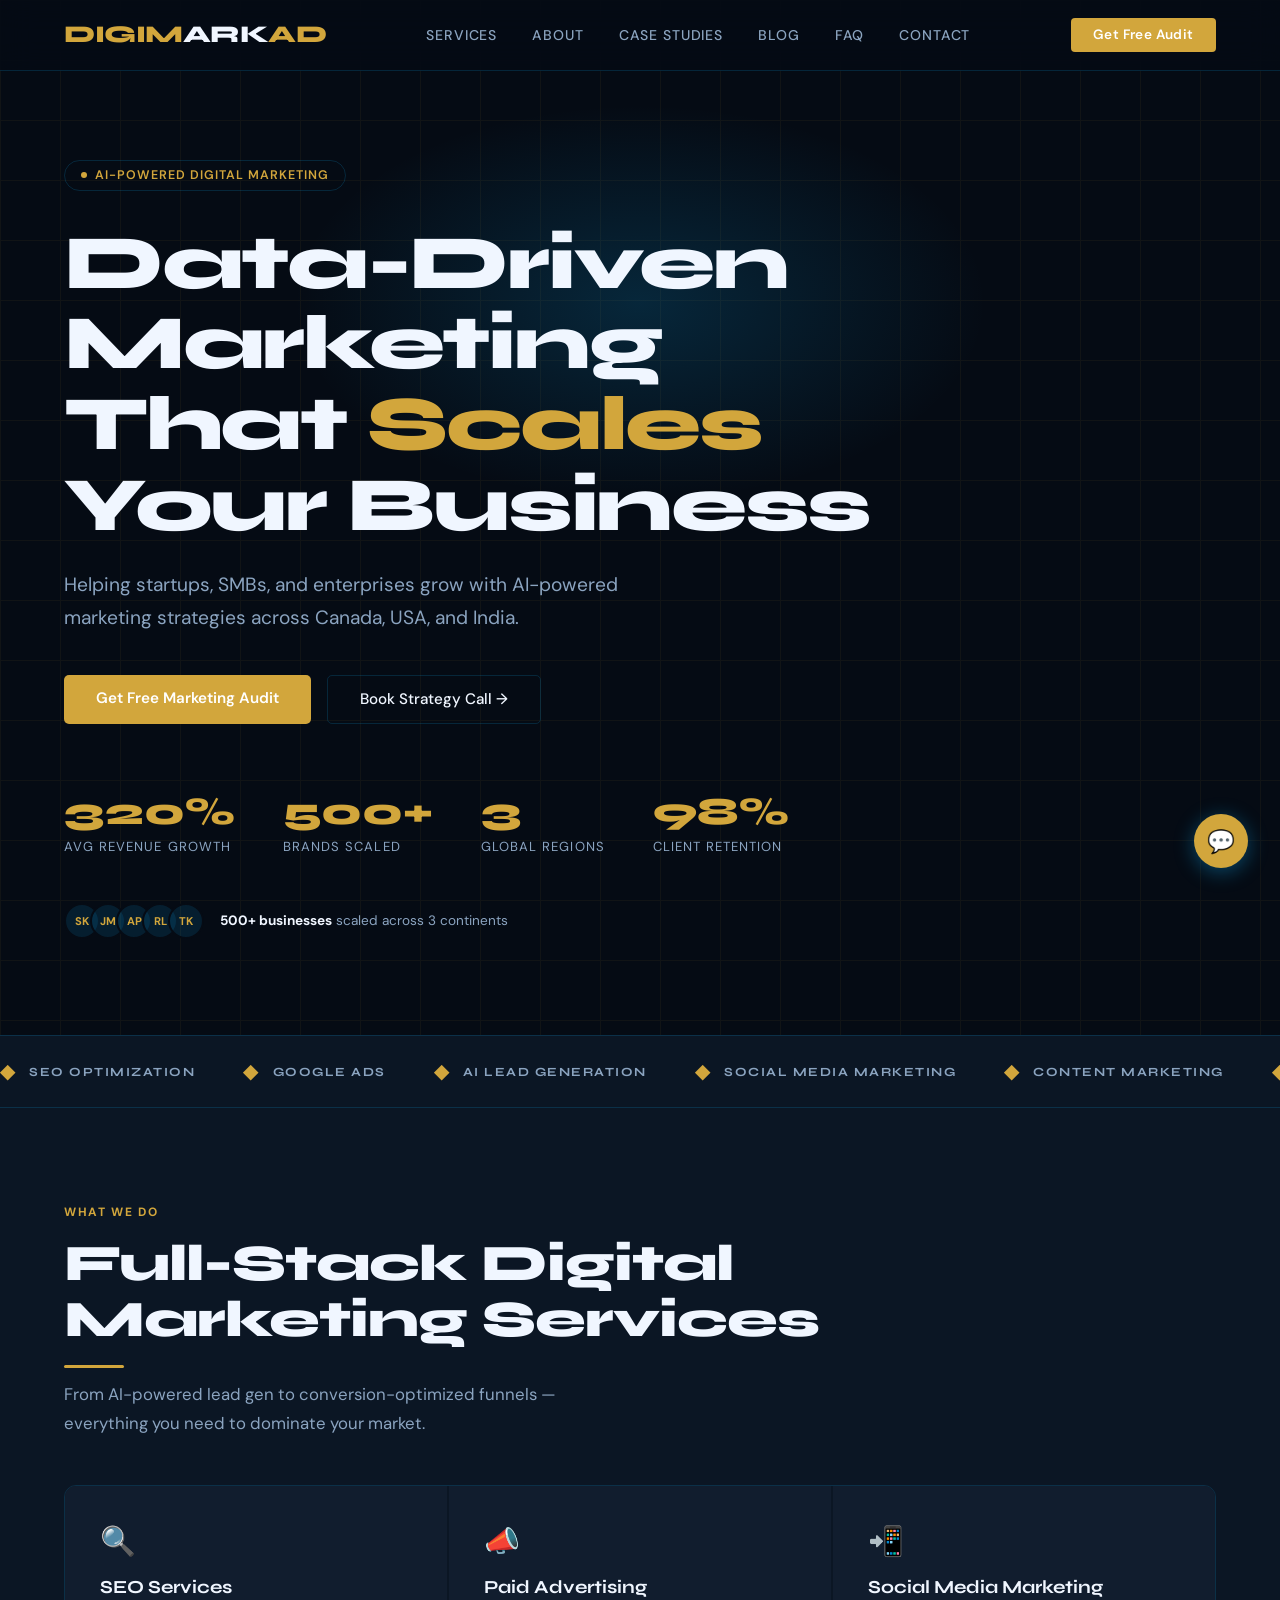
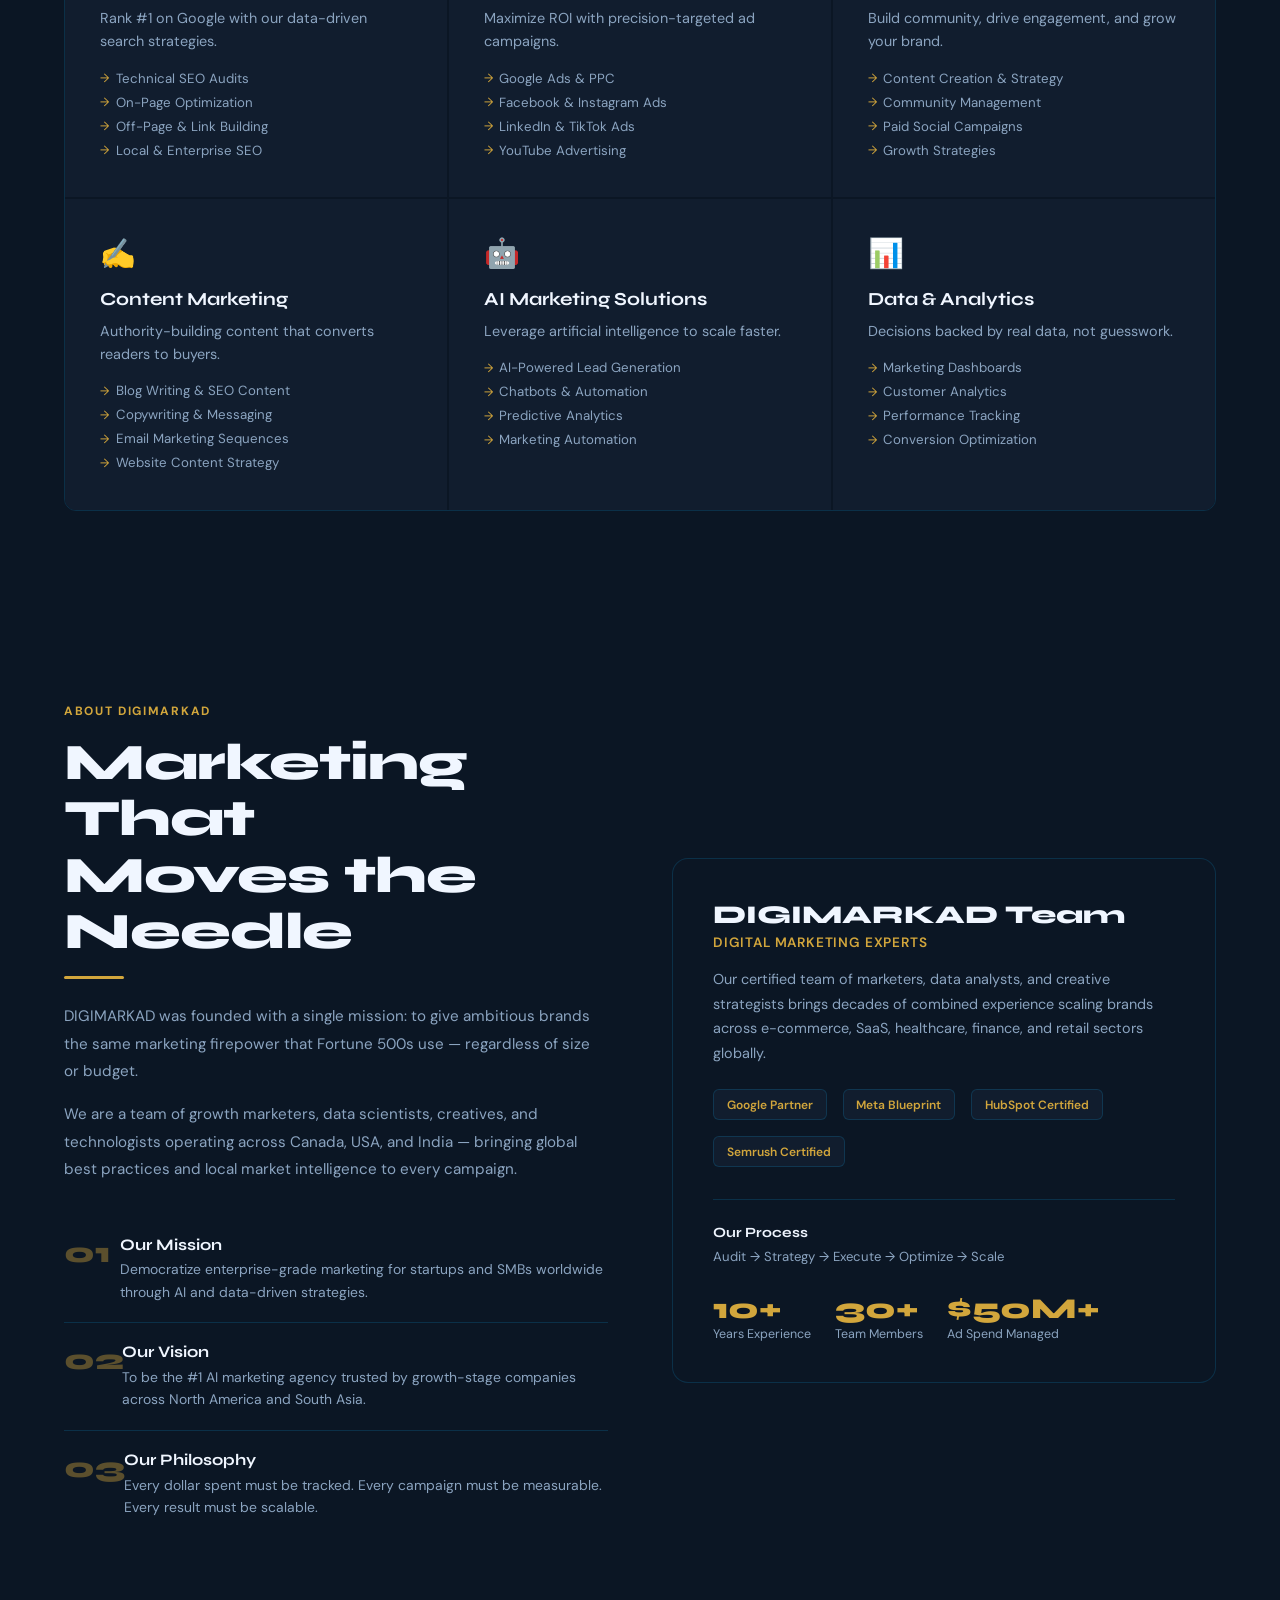
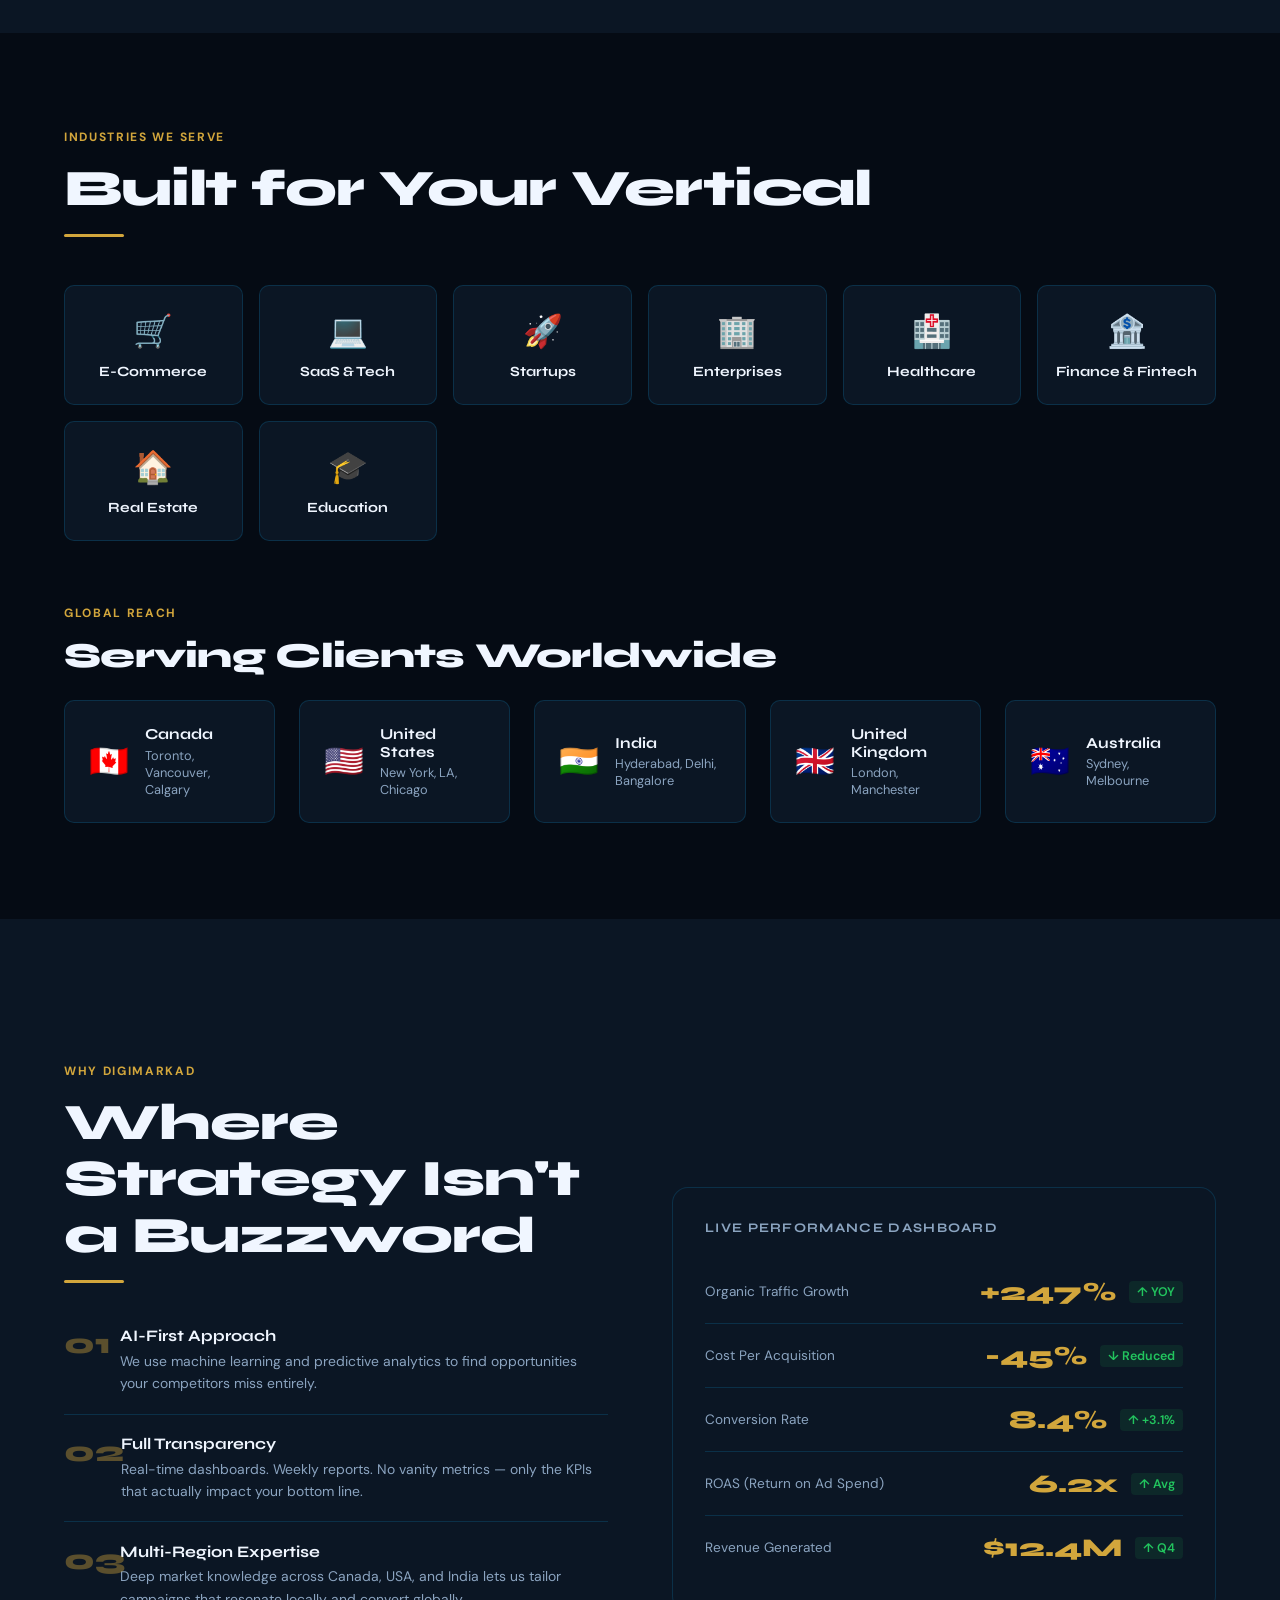
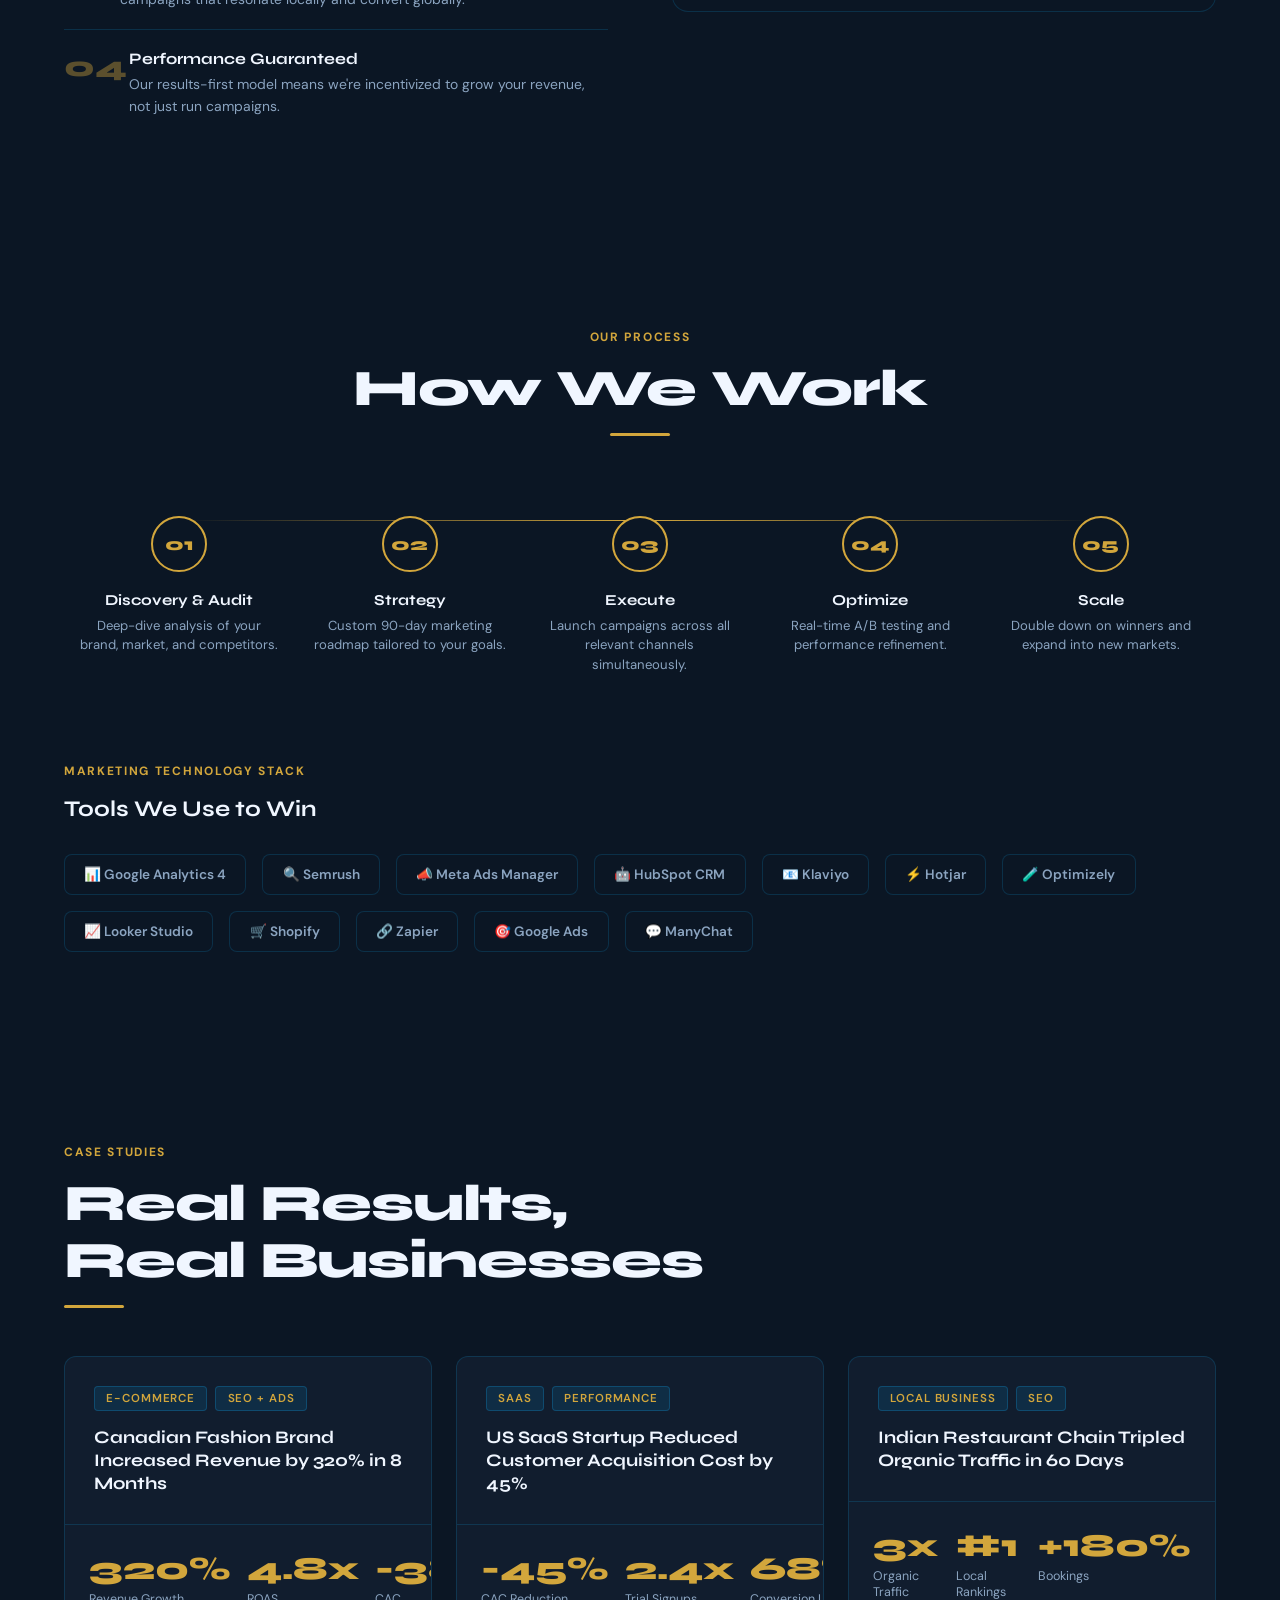
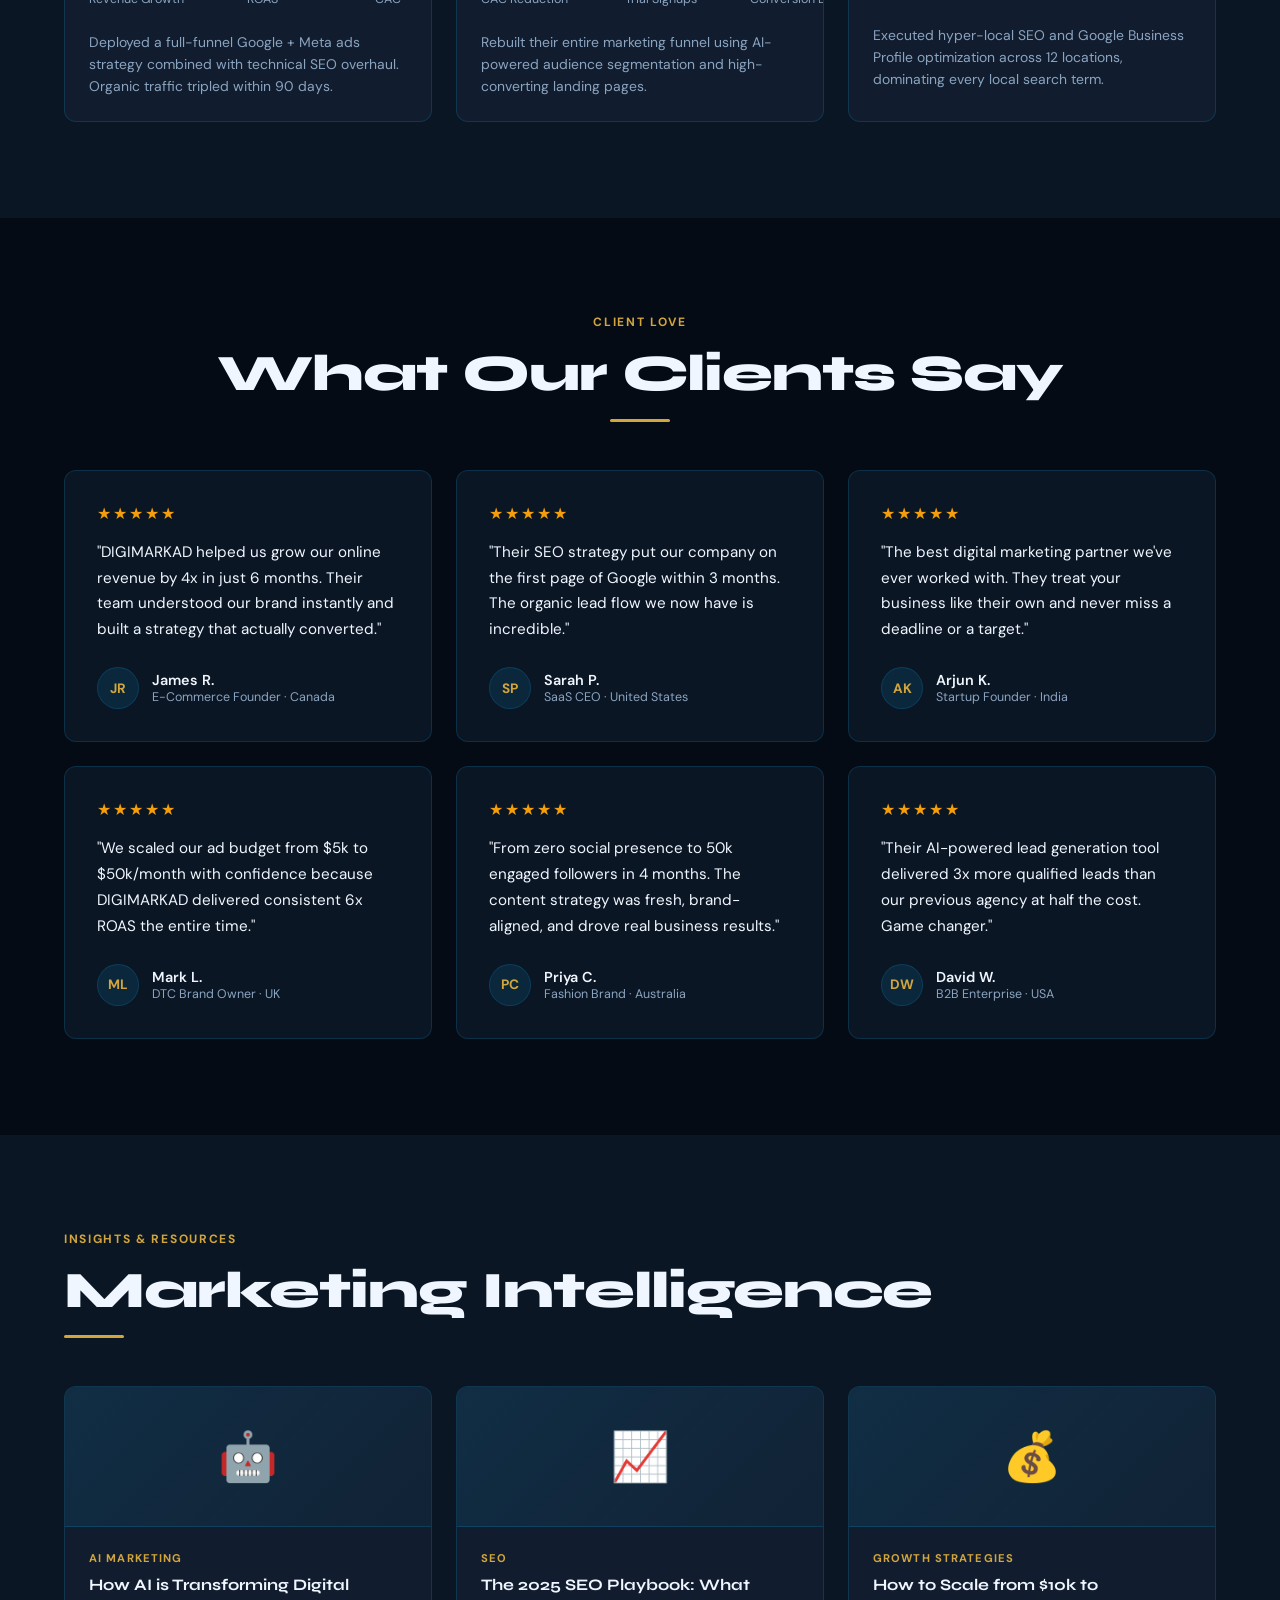
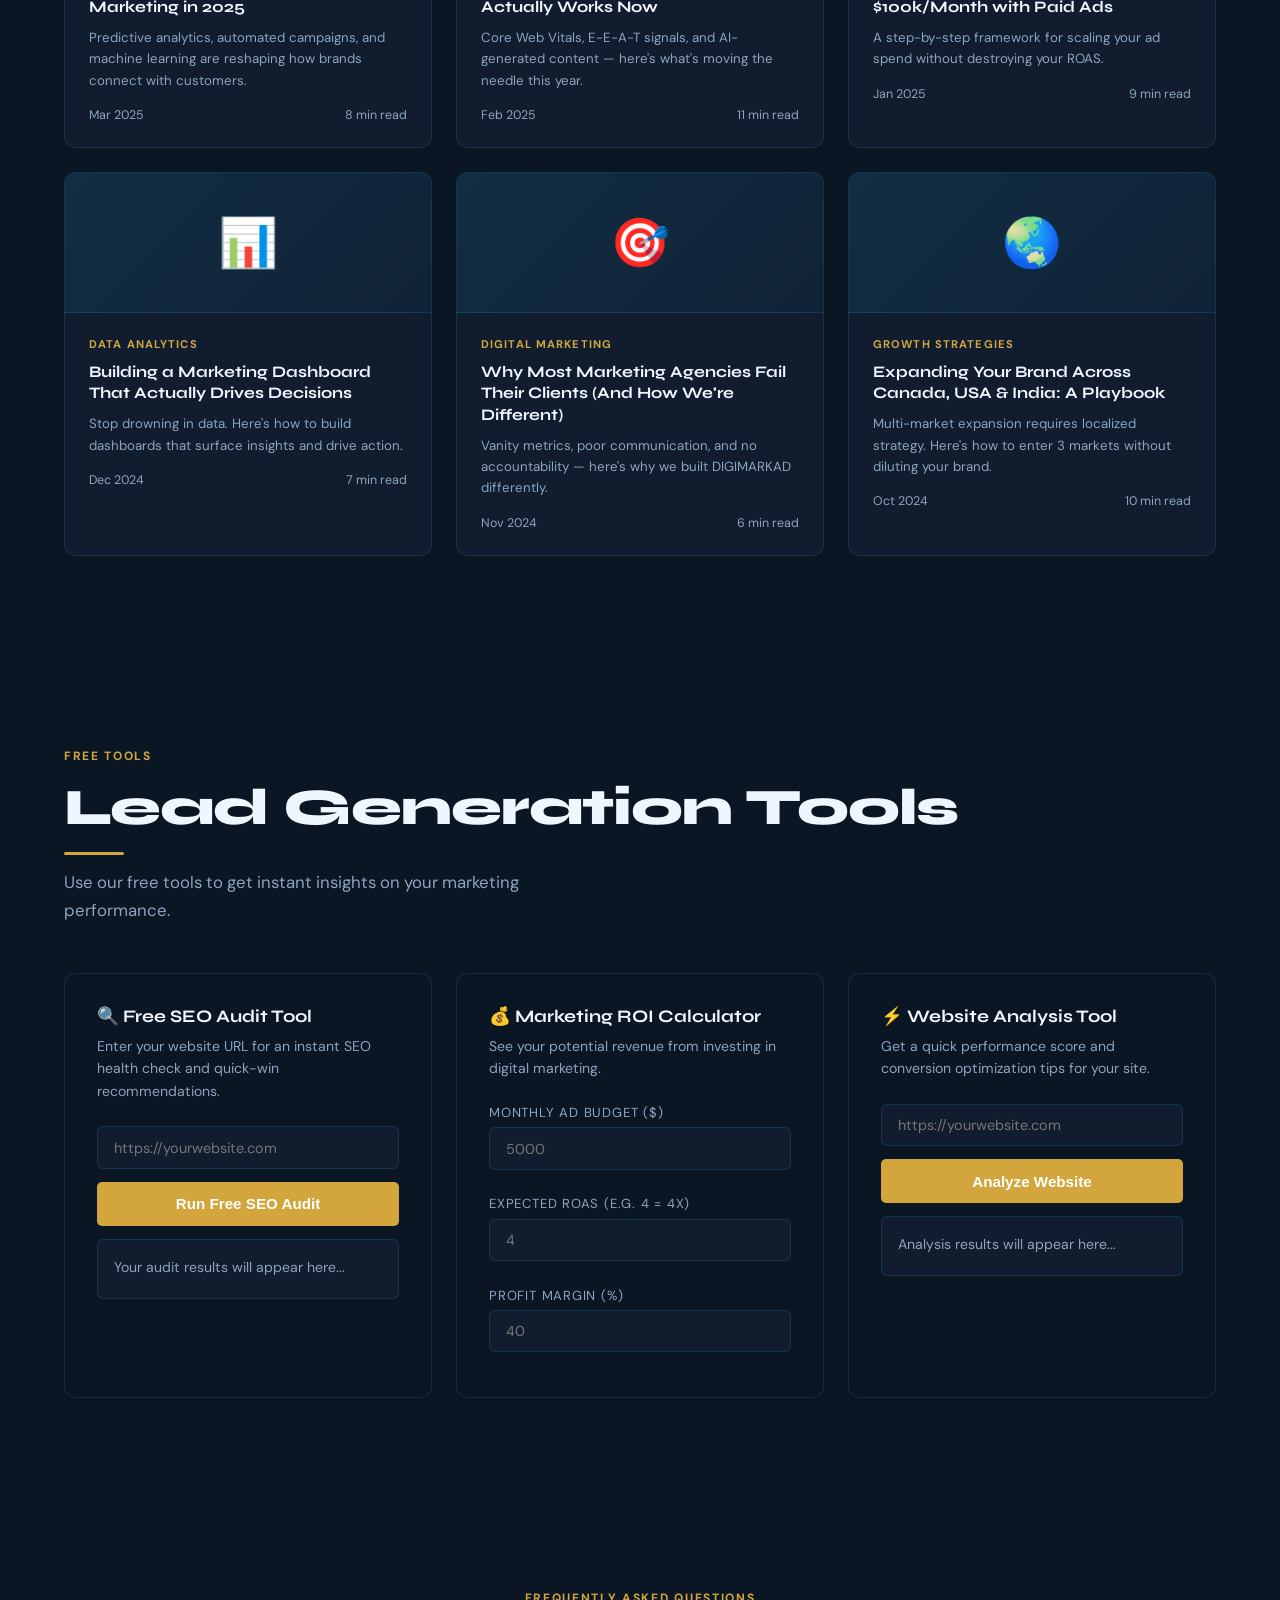
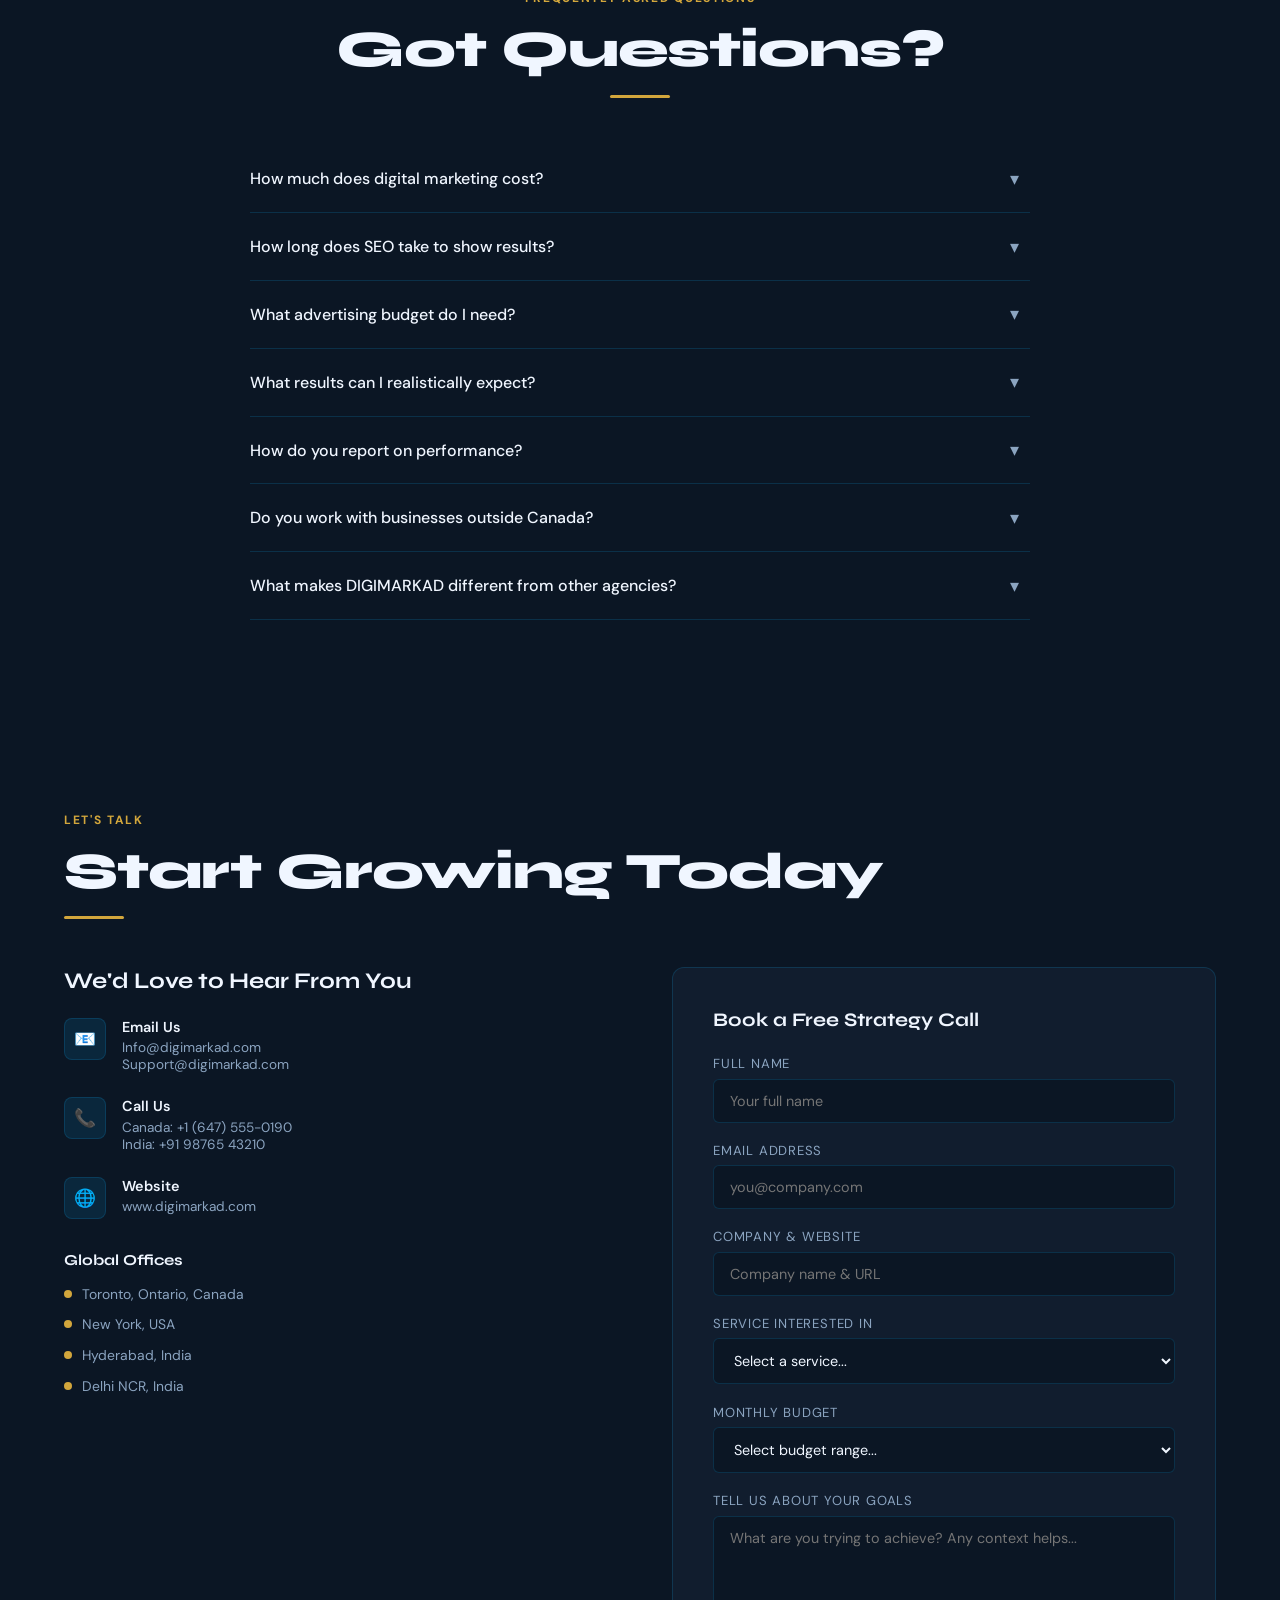
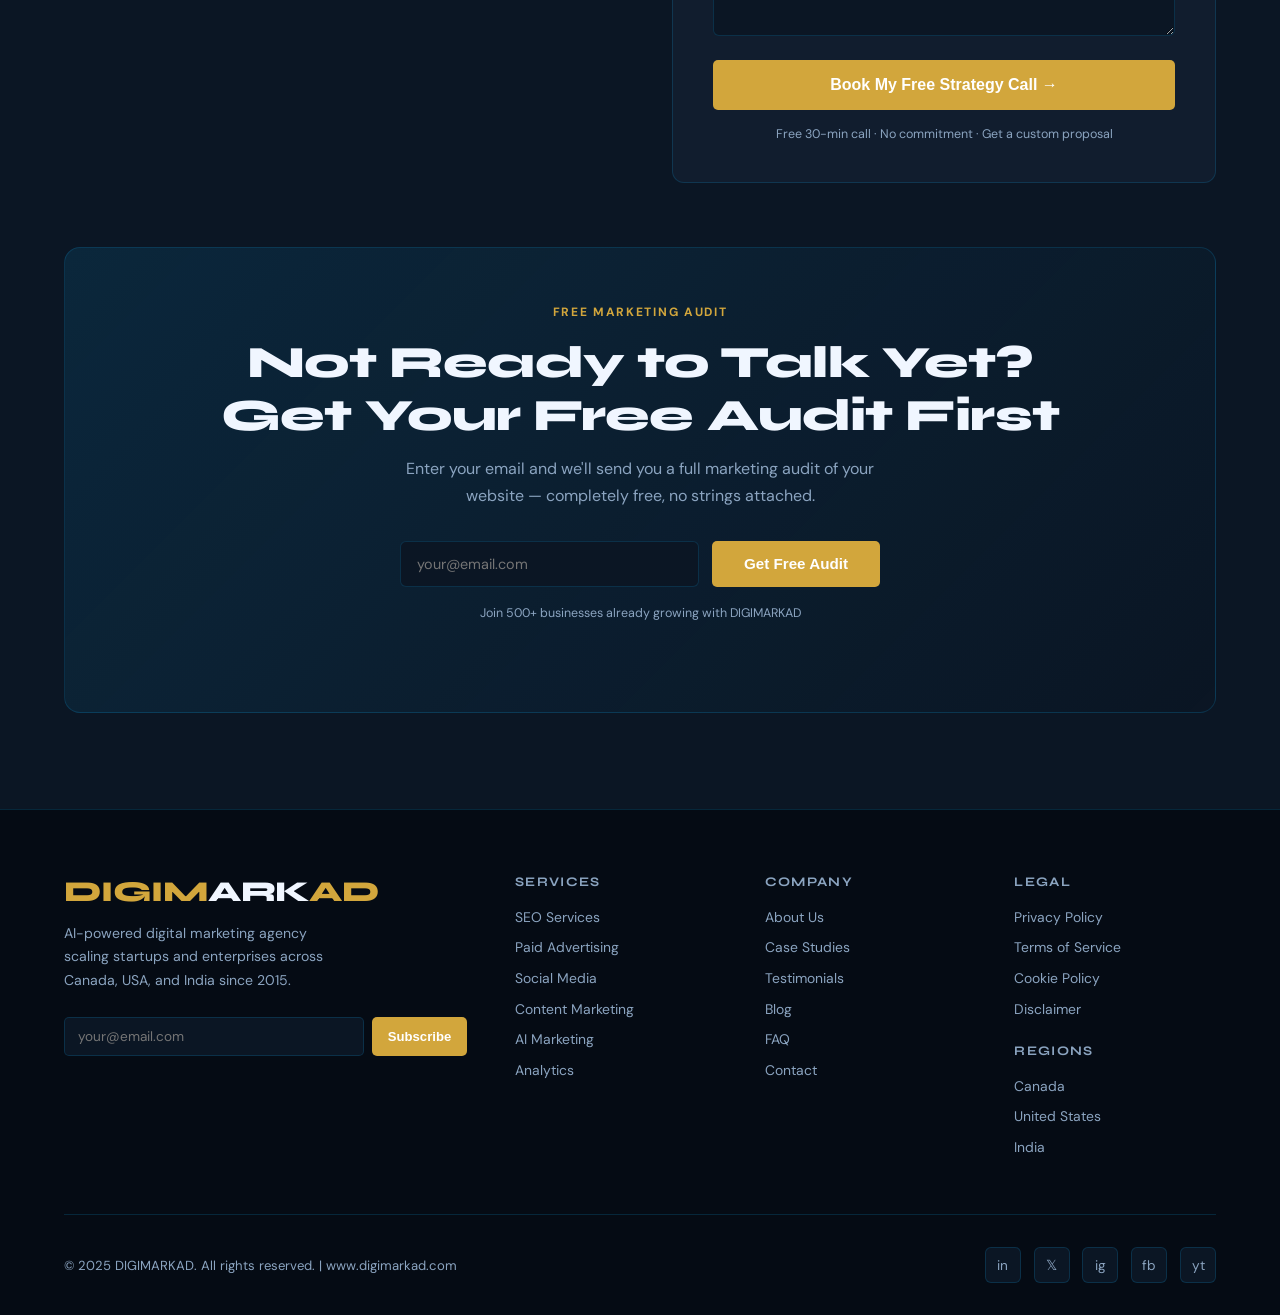
==== commit 0a0202e7: "Update index.html" ====
--- a/index.html
+++ b/index.html
@@ -10,7 +10,7 @@
 <link href="https://fonts.googleapis.com/css2?family=Syne:wght@400;600;700;800&family=DM+Sans:wght@300;400;500&display=swap" rel="stylesheet">
 <style>
   :root {
-    --blue: #0ea5e9;
+    --blue: #d2a63c;
     --blue-dark: #0284c7;
     --blue-dim: rgba(14,165,233,0.12);
     --dark: #050b14;
@@ -584,7 +584,7 @@
     <div class="reach-grid reveal" style="margin-top: 1.5rem;">
       <div class="reach-card"><div class="reach-flag">🇨🇦</div><div class="reach-info"><h4>Canada</h4><p>Toronto, Vancouver, Calgary</p></div></div>
       <div class="reach-card"><div class="reach-flag">🇺🇸</div><div class="reach-info"><h4>United States</h4><p>New York, LA, Chicago</p></div></div>
-      <div class="reach-card"><div class="reach-flag">🇮🇳</div><div class="reach-info"><h4>India</h4><p>Mumbai, Delhi, Bangalore</p></div></div>
+      <div class="reach-card"><div class="reach-flag">🇮🇳</div><div class="reach-info"><h4>India</h4><p>Hyderabad, Delhi, Bangalore</p></div></div>
       <div class="reach-card"><div class="reach-flag">🇬🇧</div><div class="reach-info"><h4>United Kingdom</h4><p>London, Manchester</p></div></div>
       <div class="reach-card"><div class="reach-flag">🇦🇺</div><div class="reach-info"><h4>Australia</h4><p>Sydney, Melbourne</p></div></div>
     </div>
@@ -927,7 +927,7 @@
       <h3>We'd Love to Hear From You</h3>
       <div class="contact-detail">
         <div class="contact-icon">📧</div>
-        <div><h5>Email Us</h5><p>hello@digimarkad.com</p><p>support@digimarkad.com</p></div>
+        <div><h5>Email Us</h5><p>Info@digimarkad.com</p><p>Support@digimarkad.com</p></div>
       </div>
       <div class="contact-detail">
         <div class="contact-icon">📞</div>
@@ -942,7 +942,7 @@
         <div class="office-list">
           <div class="office"><div class="office-dot"></div>Toronto, Ontario, Canada</div>
           <div class="office"><div class="office-dot"></div>New York, USA</div>
-          <div class="office"><div class="office-dot"></div>Mumbai, India</div>
+          <div class="office"><div class="office-dot"></div>Hyderabad, India</div>
           <div class="office"><div class="office-dot"></div>Delhi NCR, India</div>
         </div>
       </div>
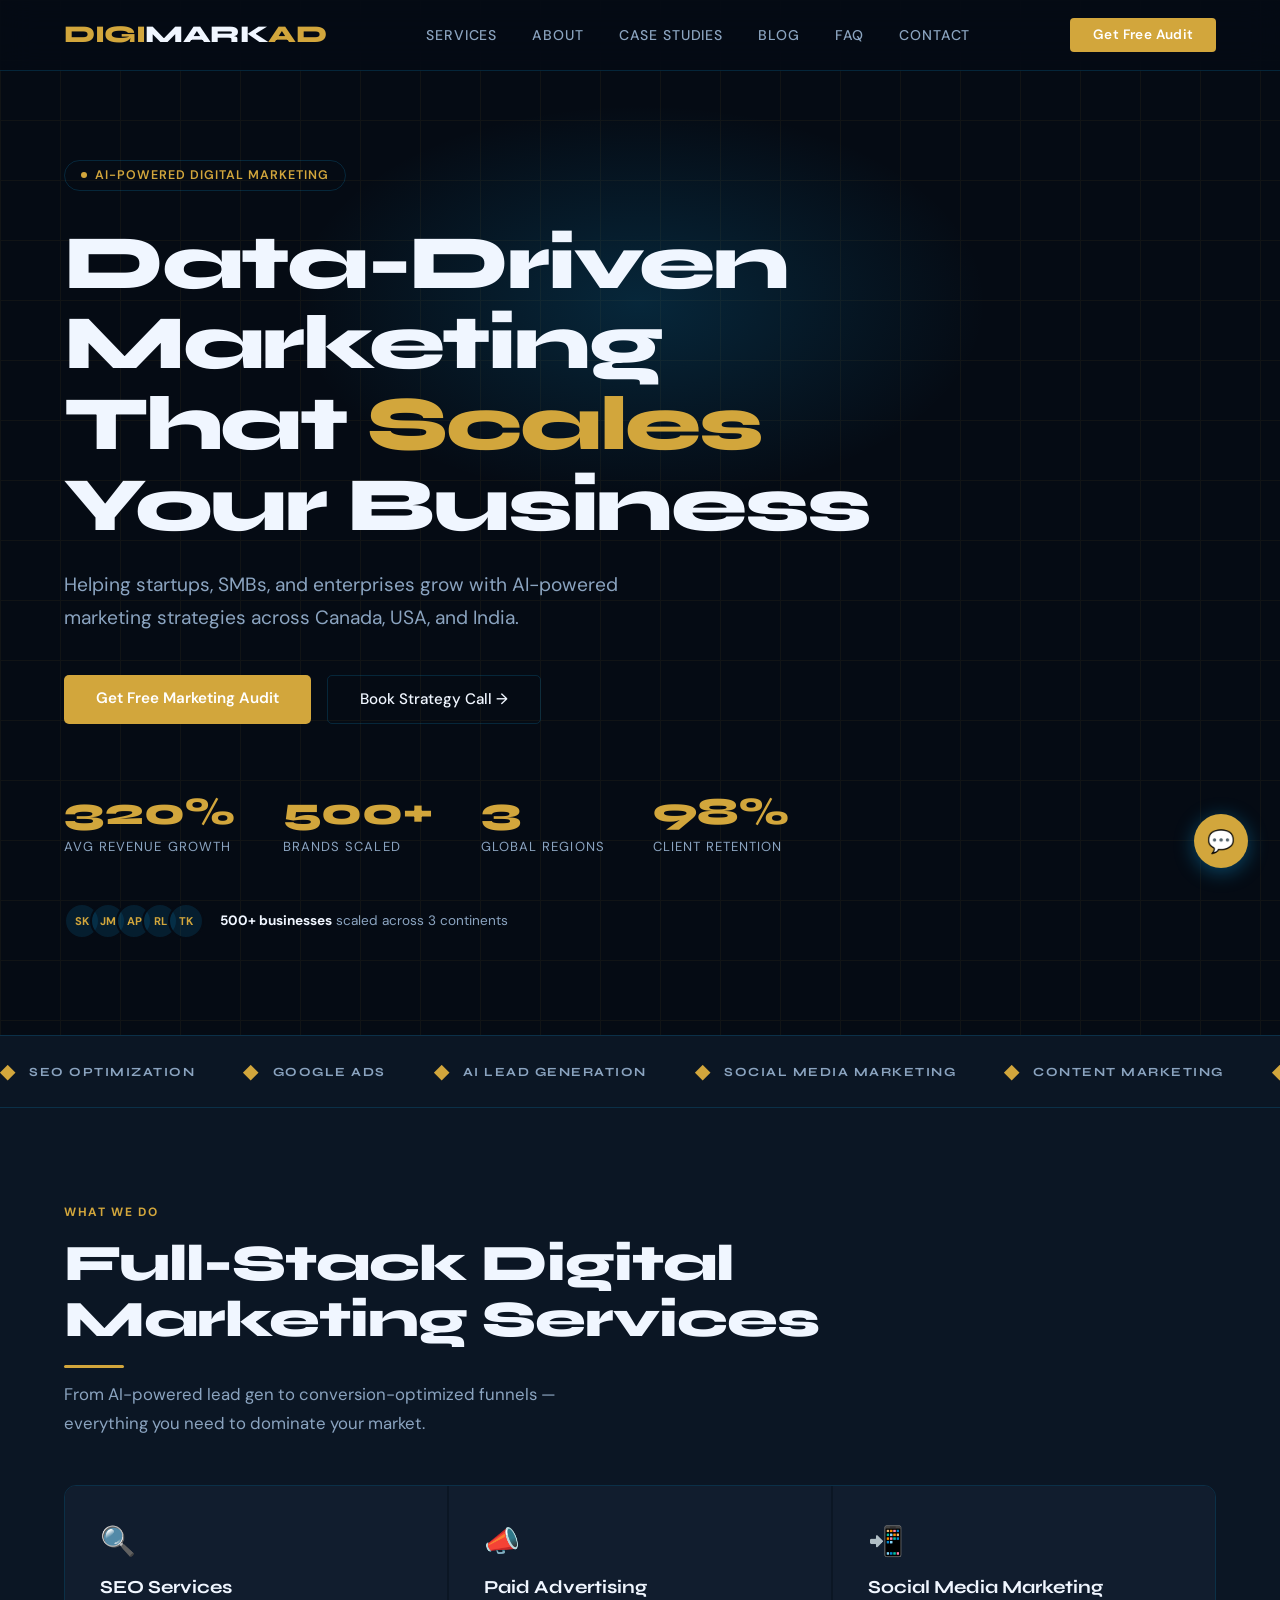
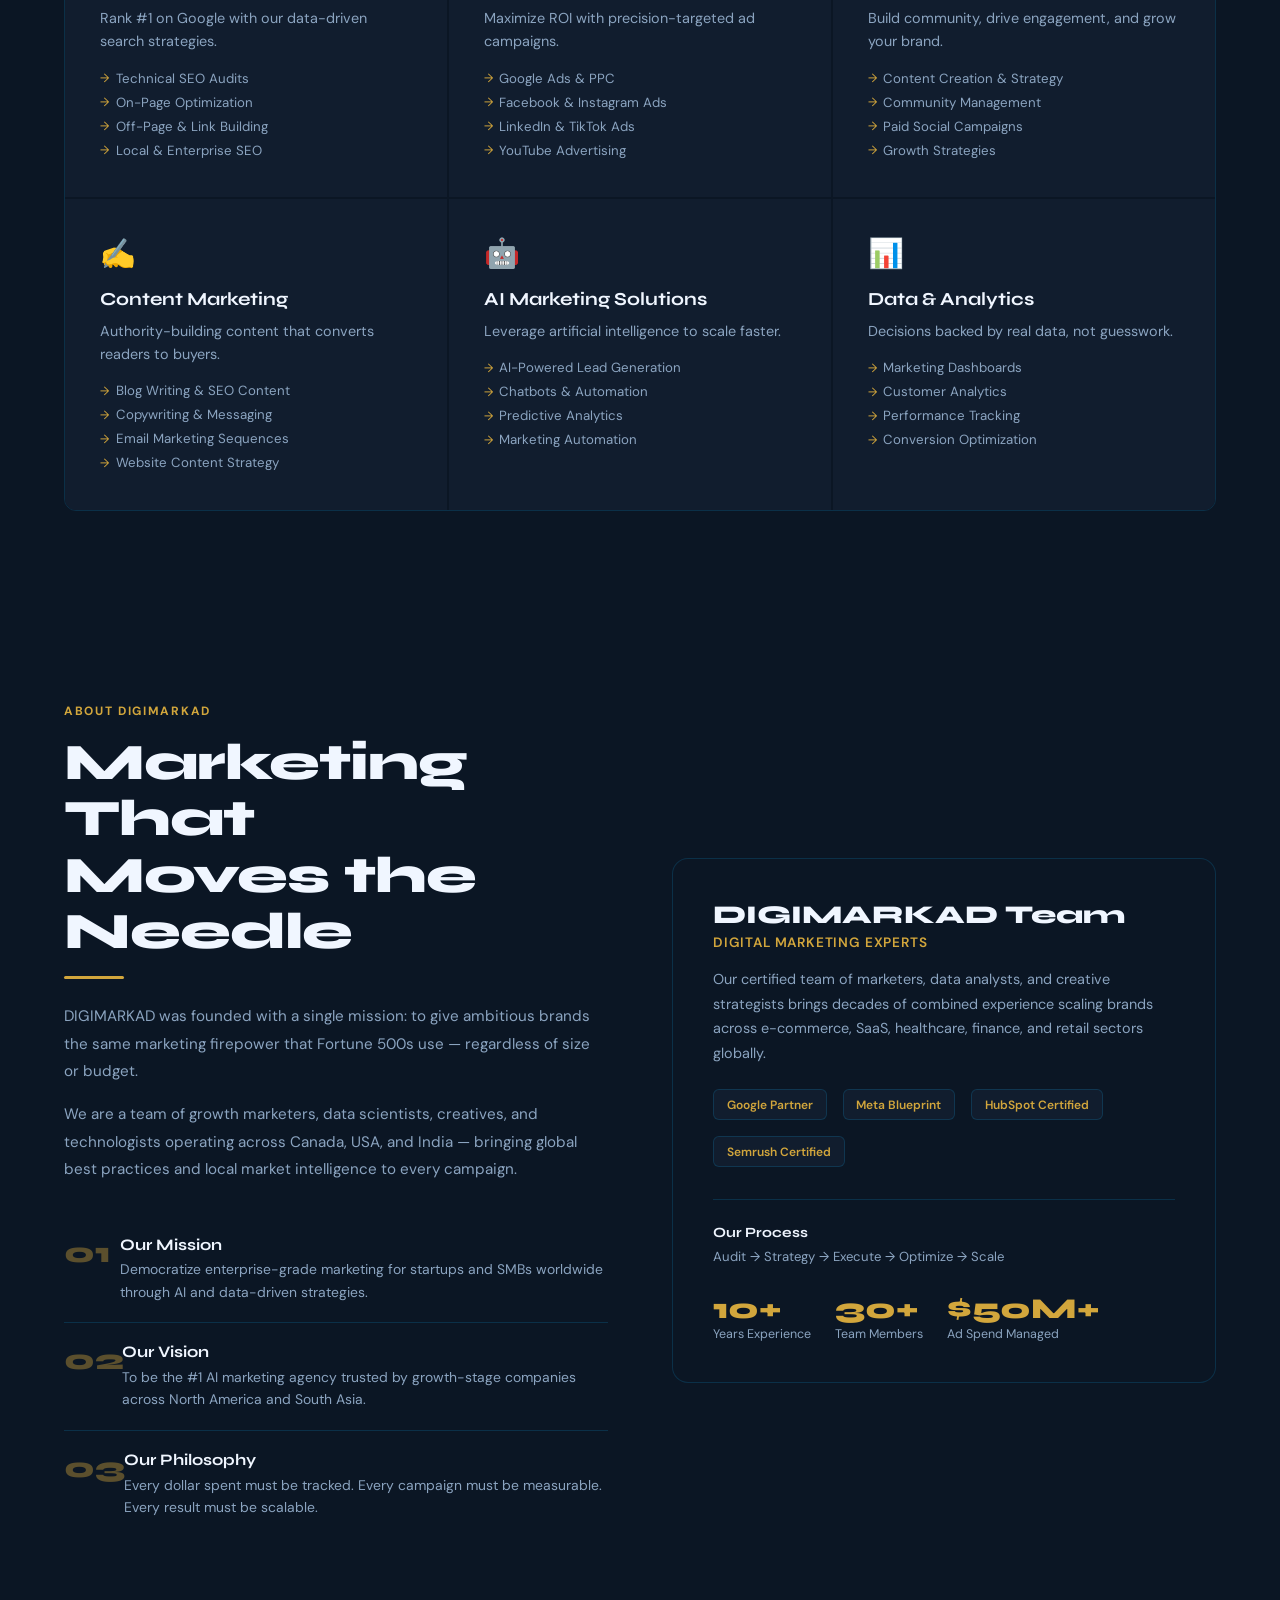
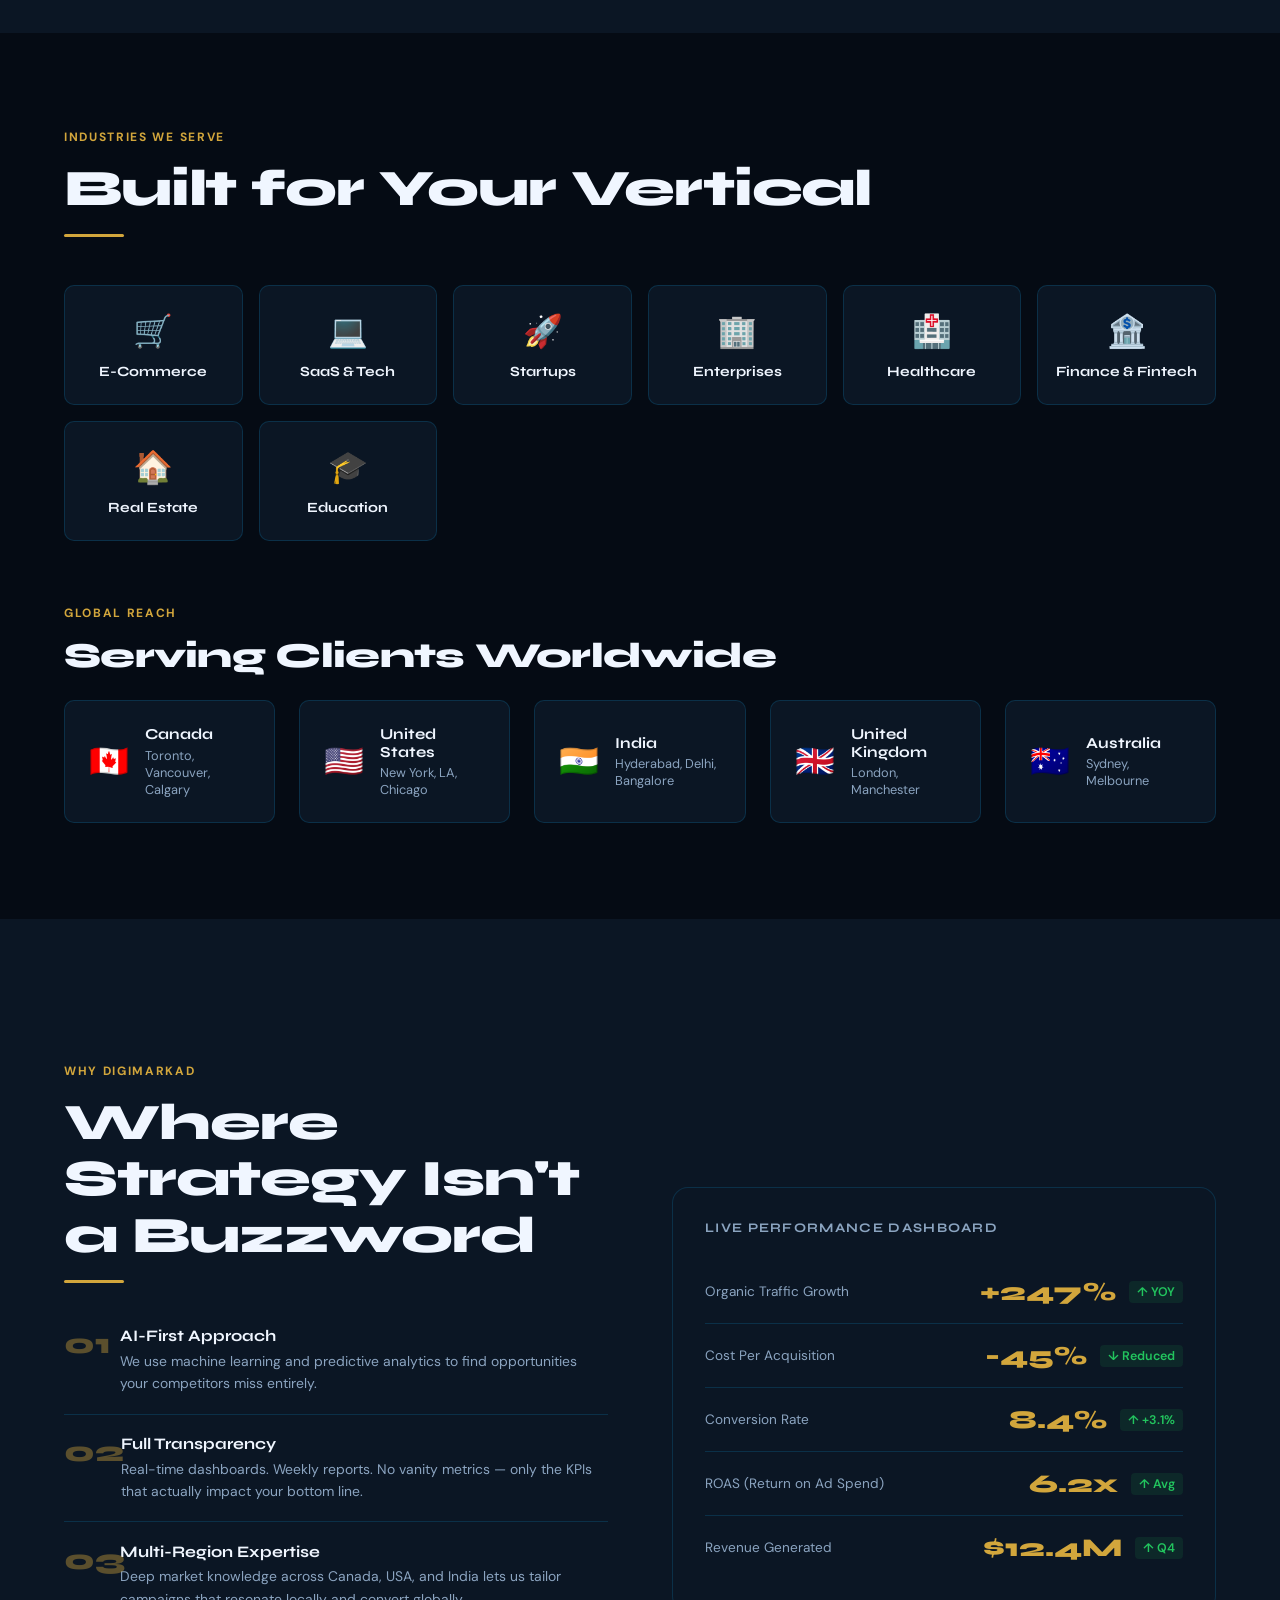
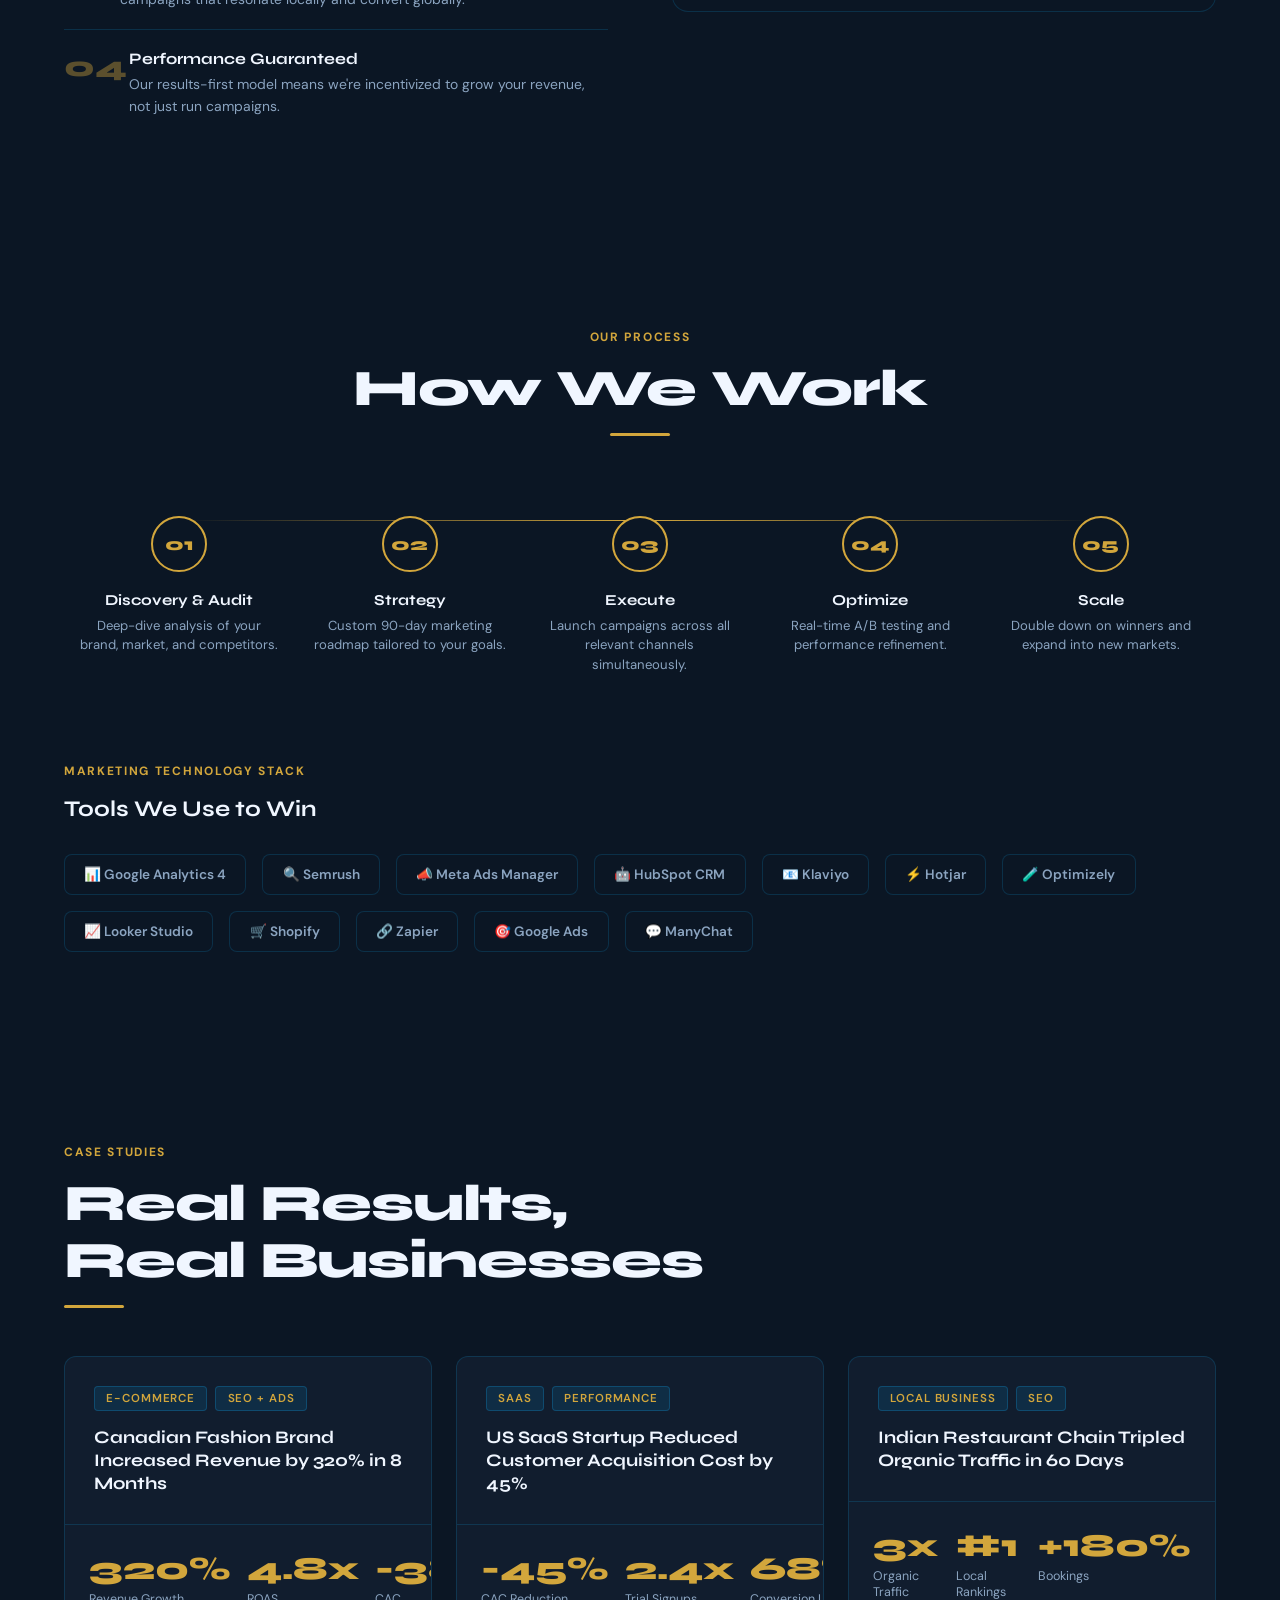
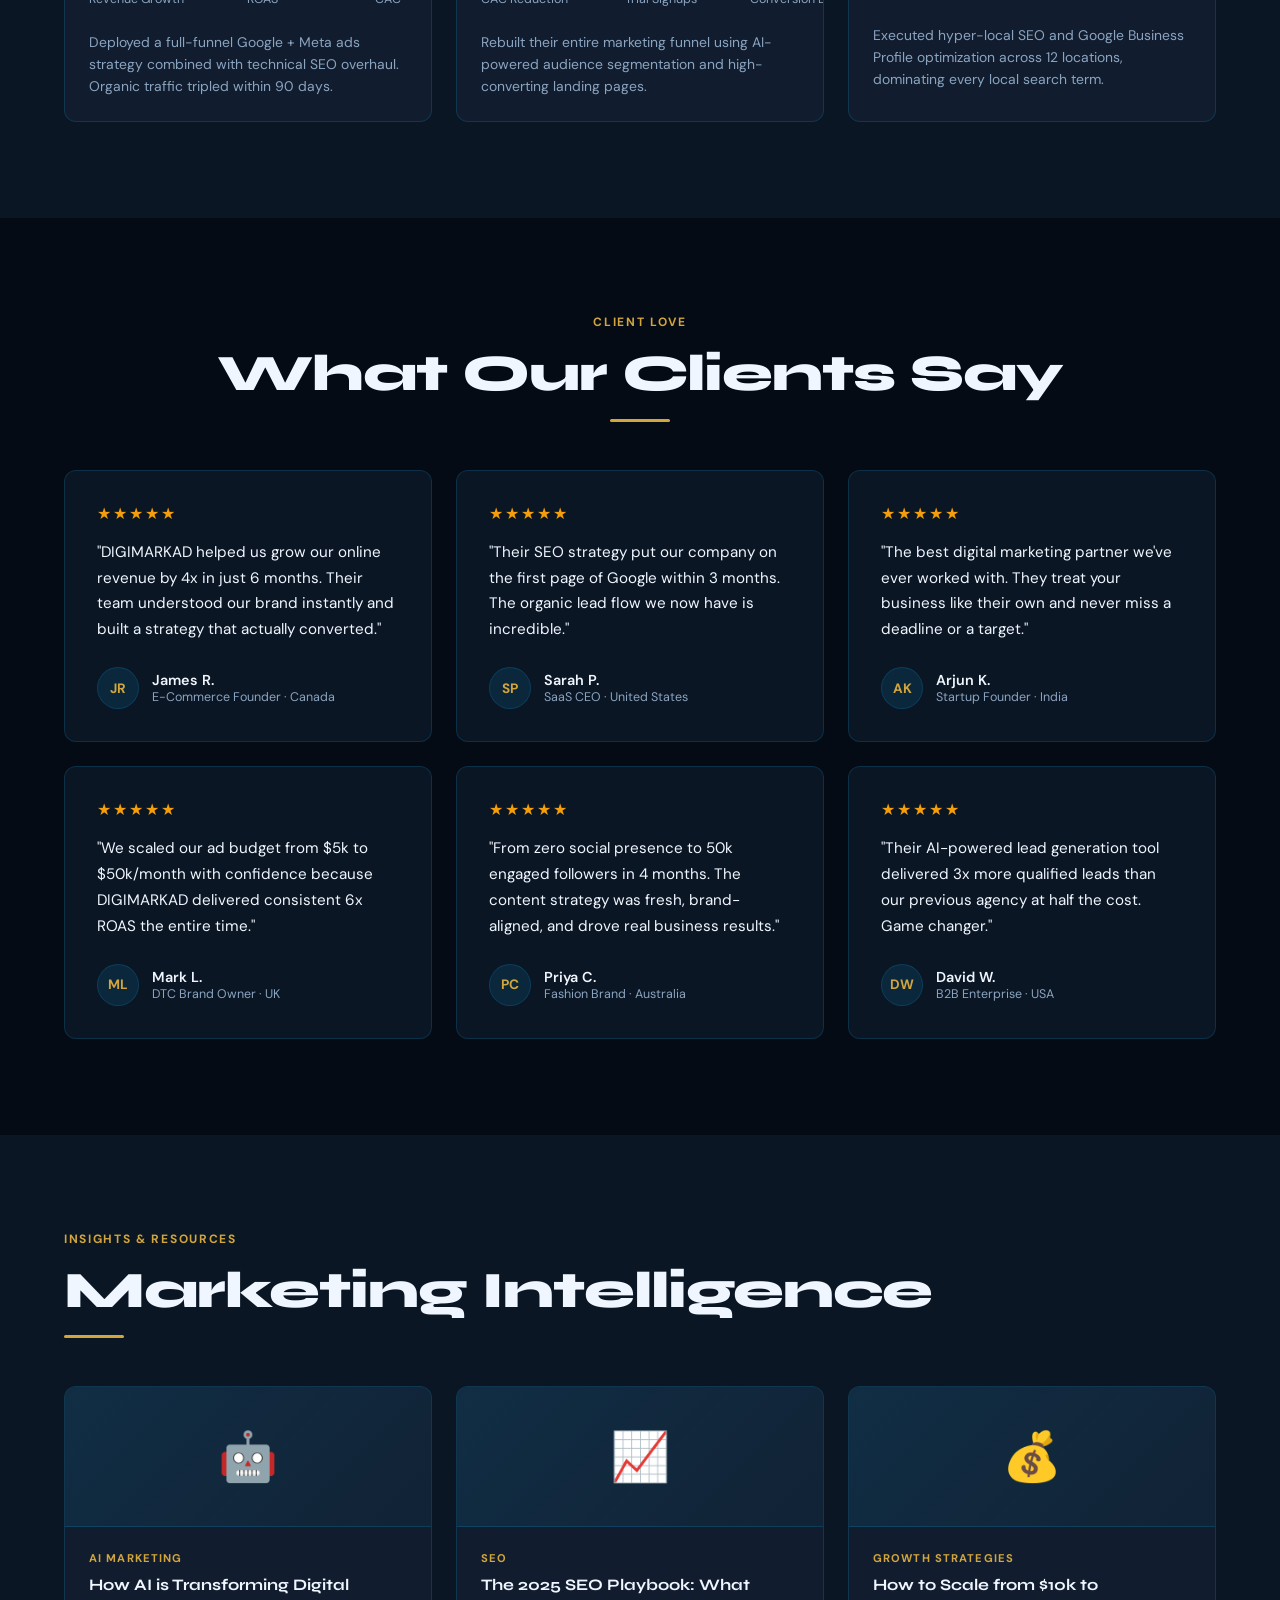
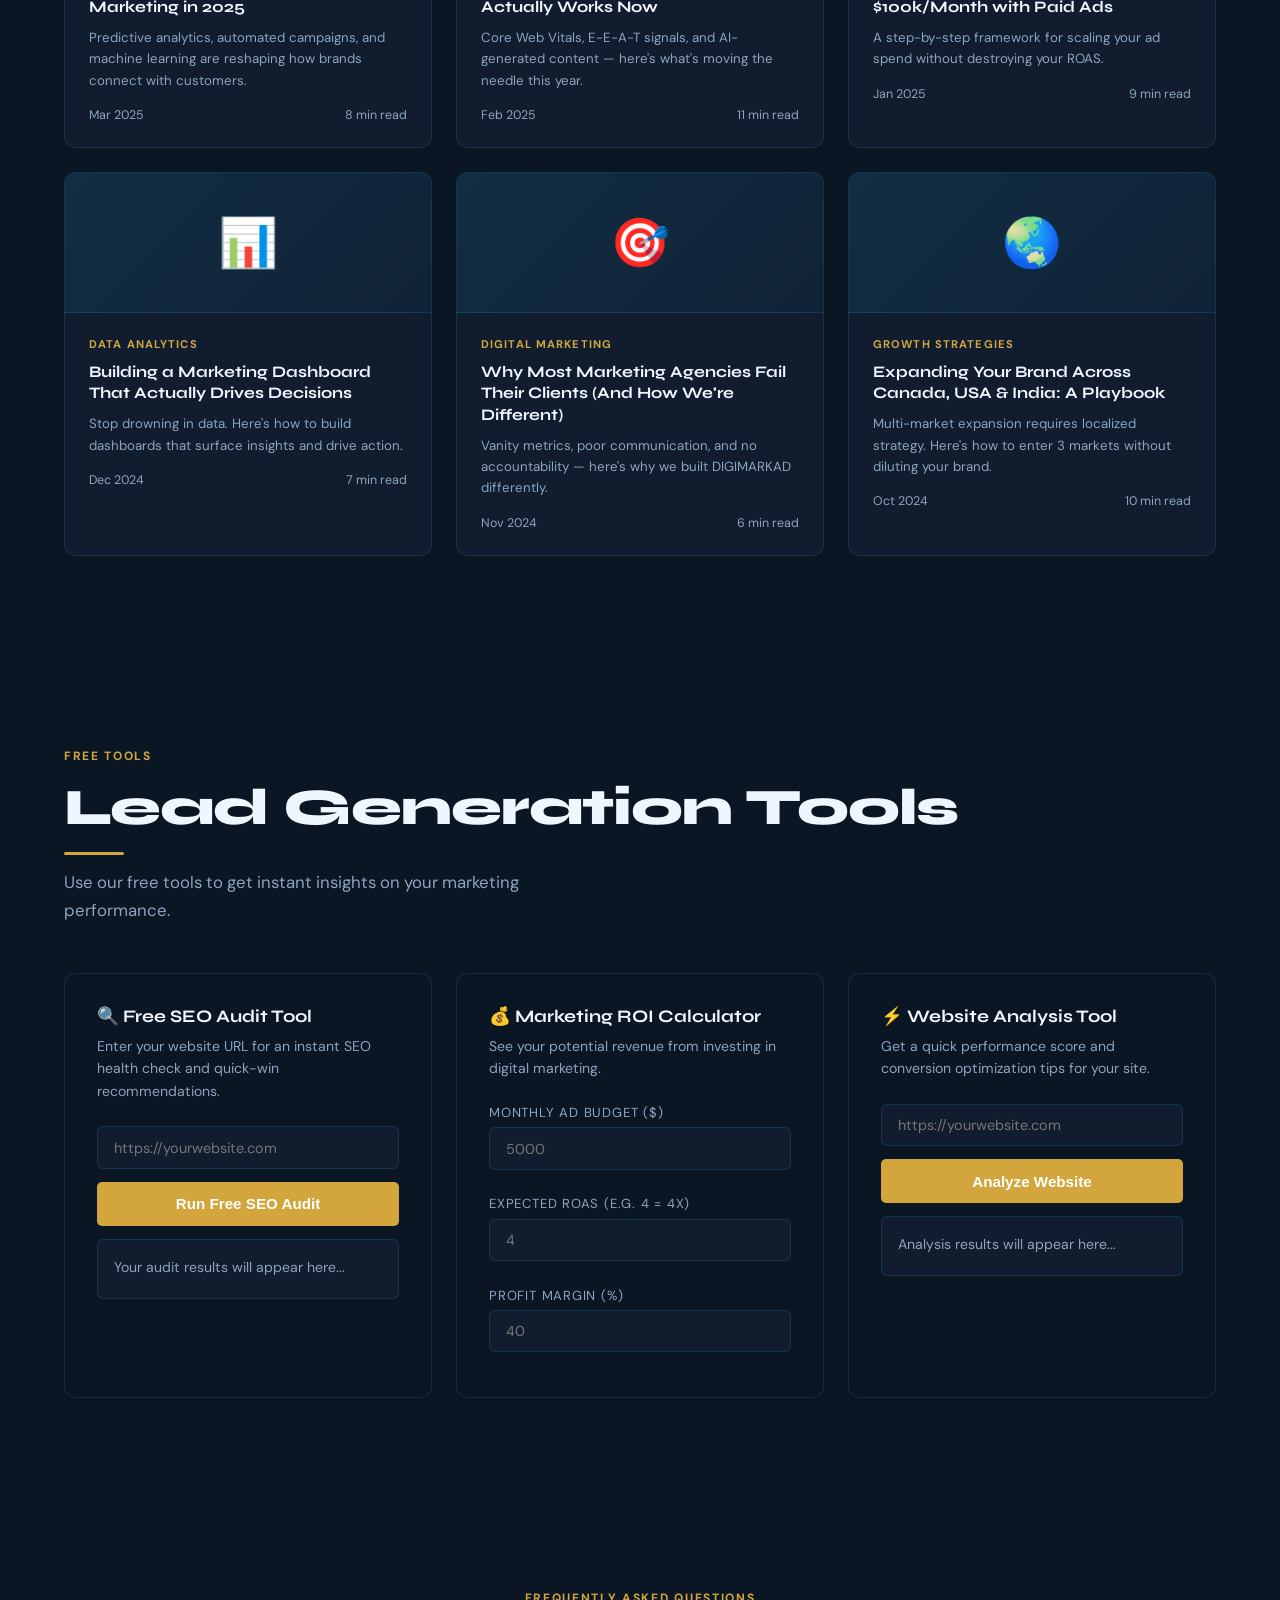
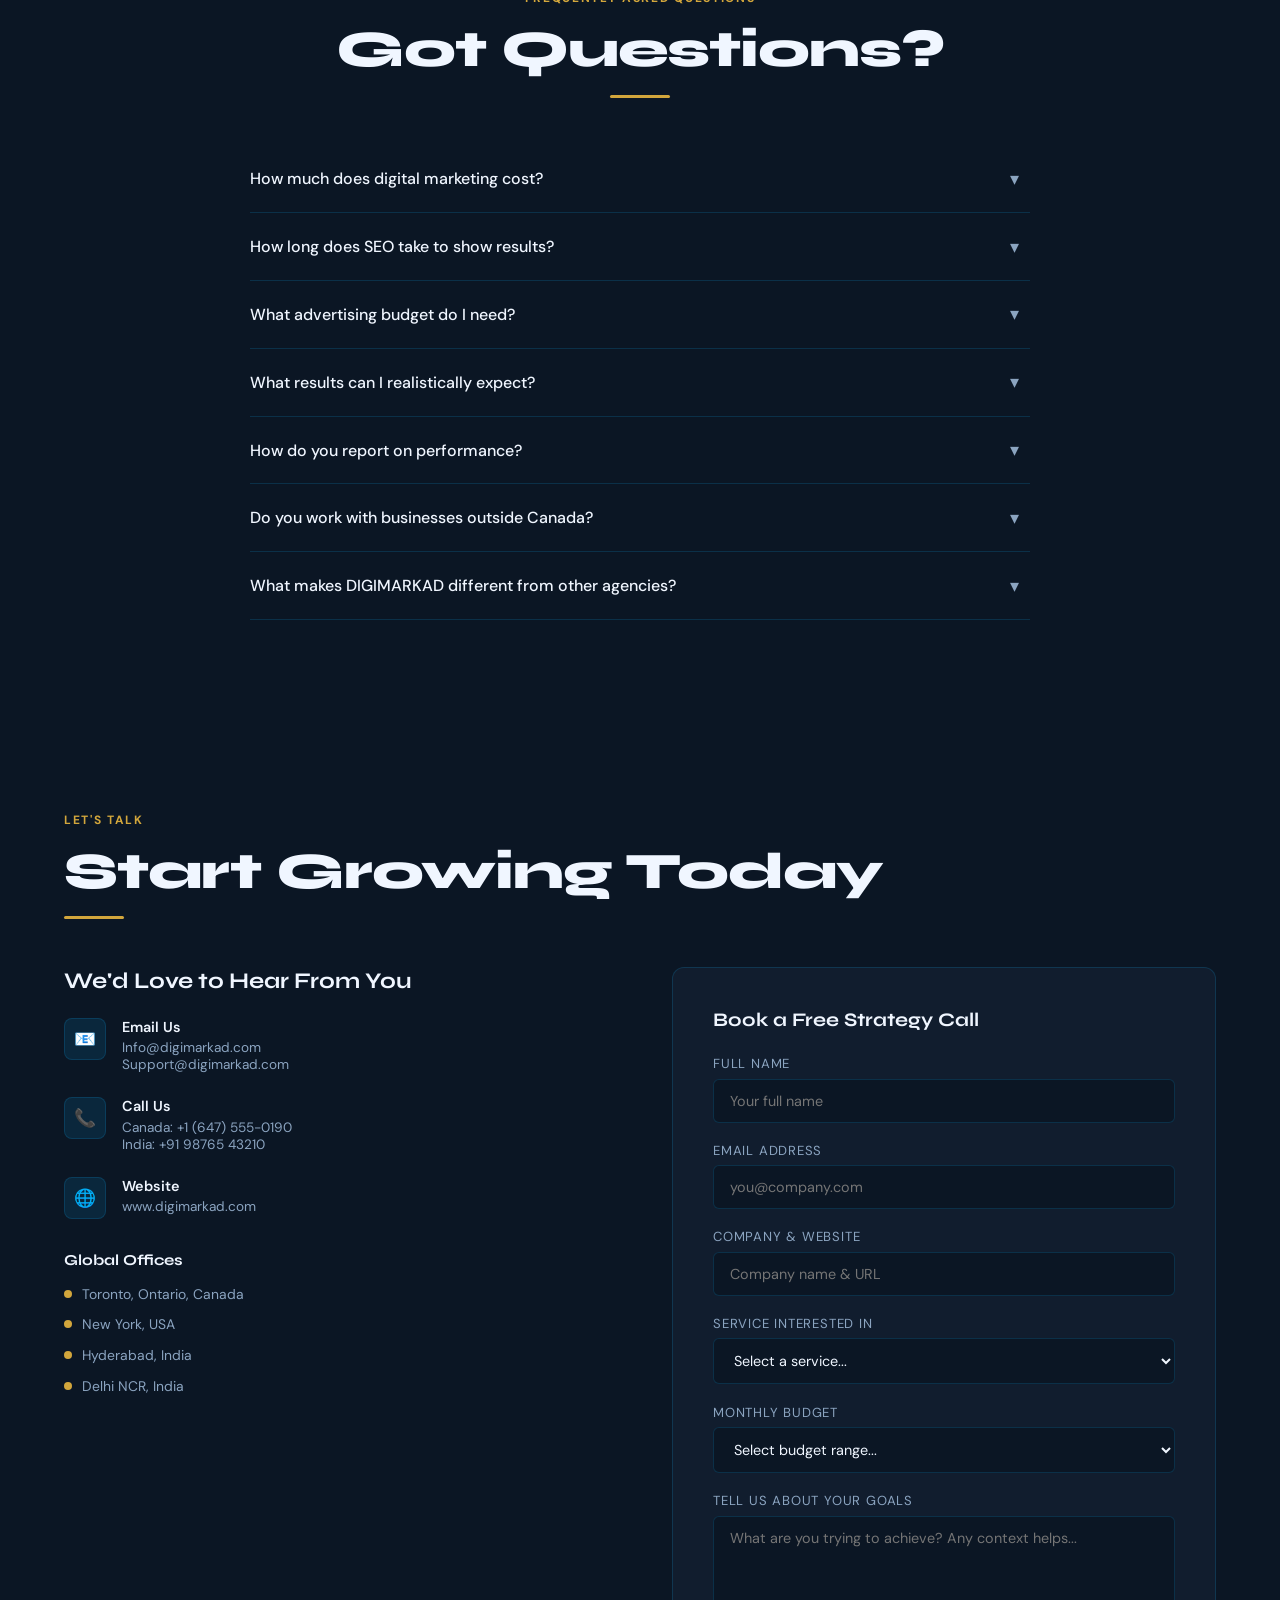
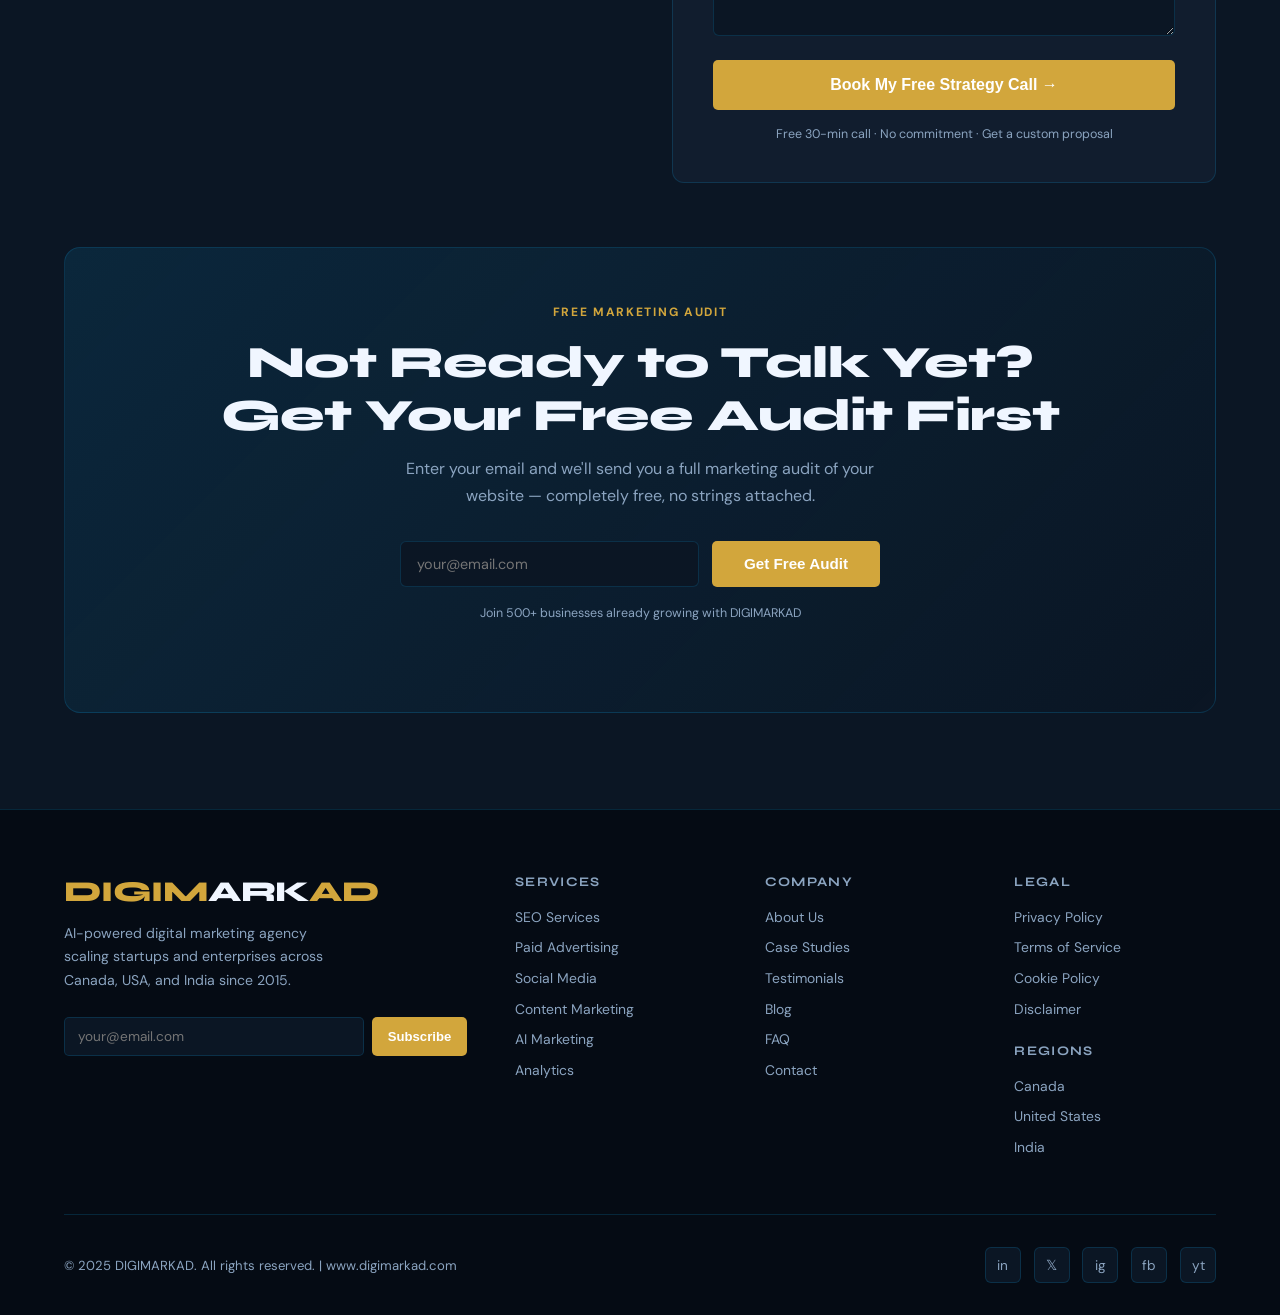
==== commit f4fbd7c8: "Update index.html" ====
--- a/index.html
+++ b/index.html
@@ -327,7 +327,7 @@
 
 <!-- NAV -->
 <nav>
-  <a href="#home" class="nav-logo">DIGIM<span>ARK</span>AD</a>
+  <a href="#home" class="nav-logo">DIGI<span>MARK</span>AD</a>
   <ul class="nav-links">
     <li><a href="#services">Services</a></li>
     <li><a href="#about">About</a></li>
